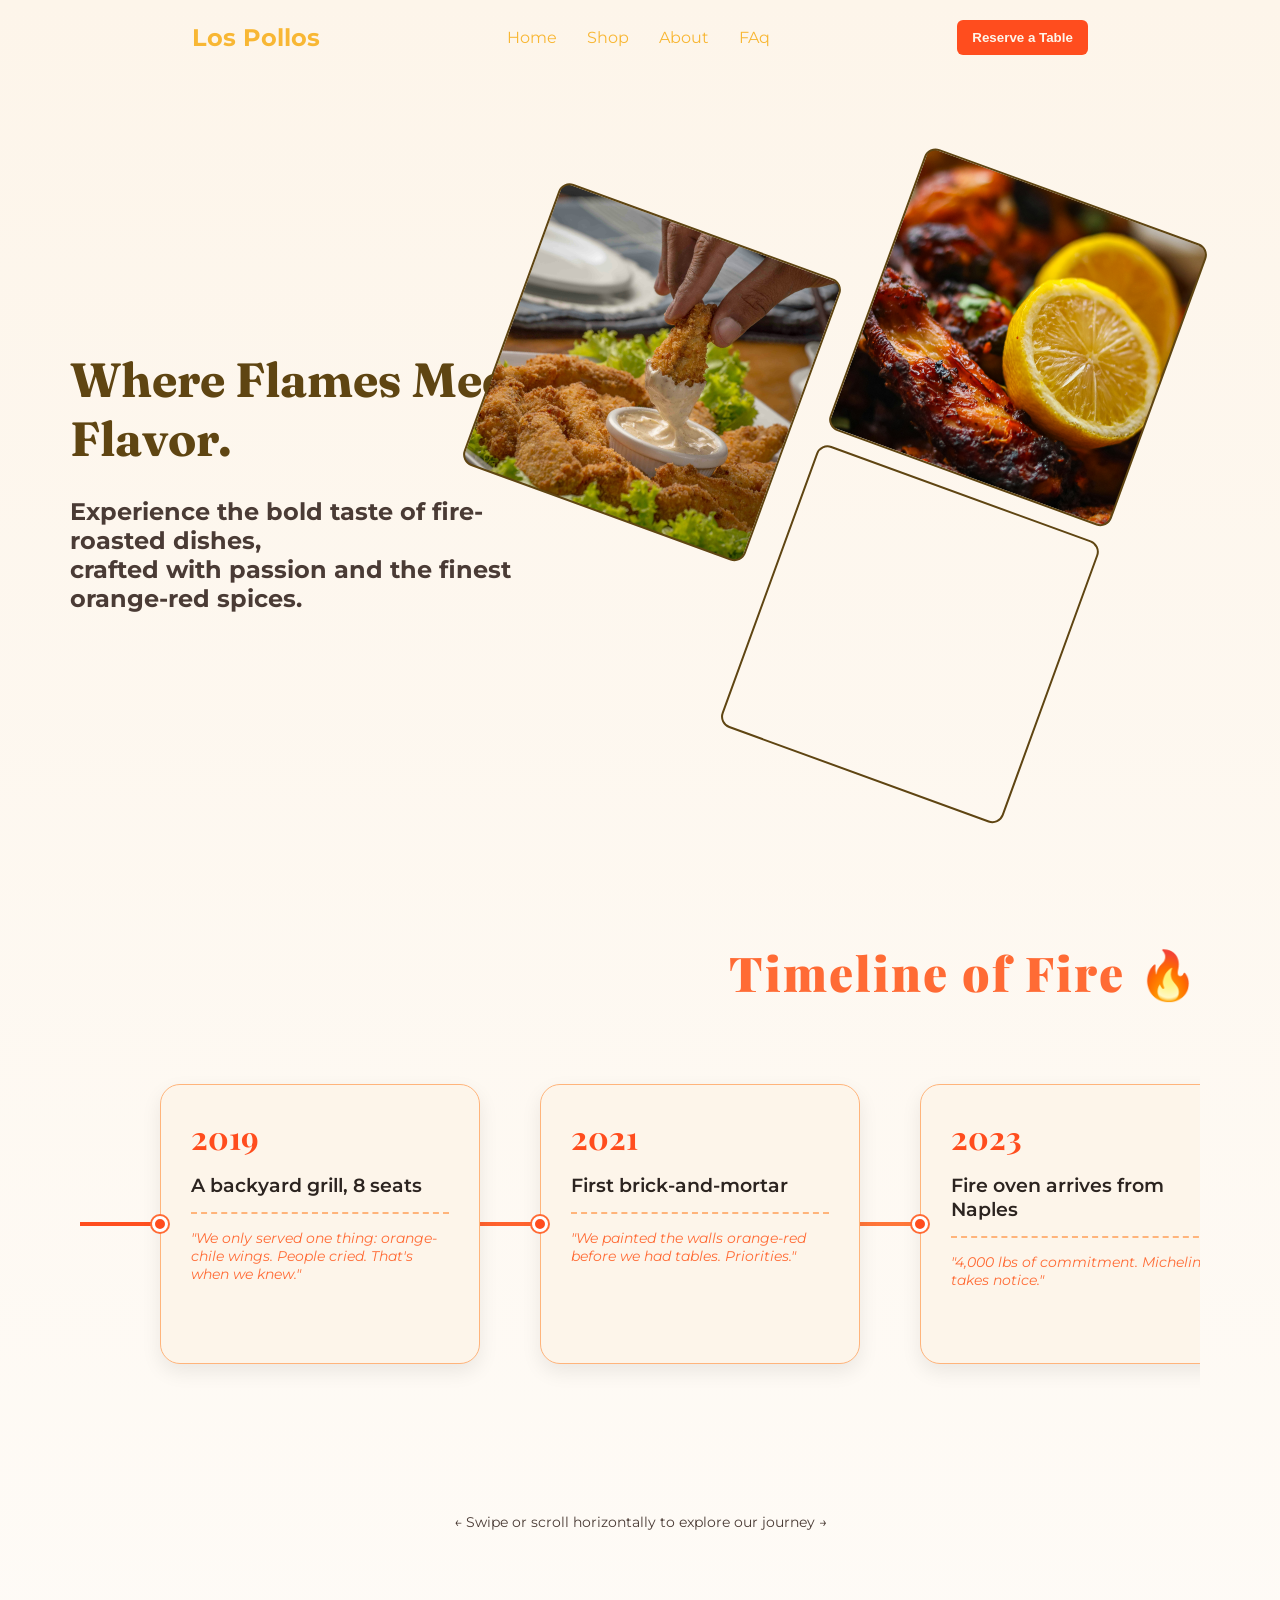
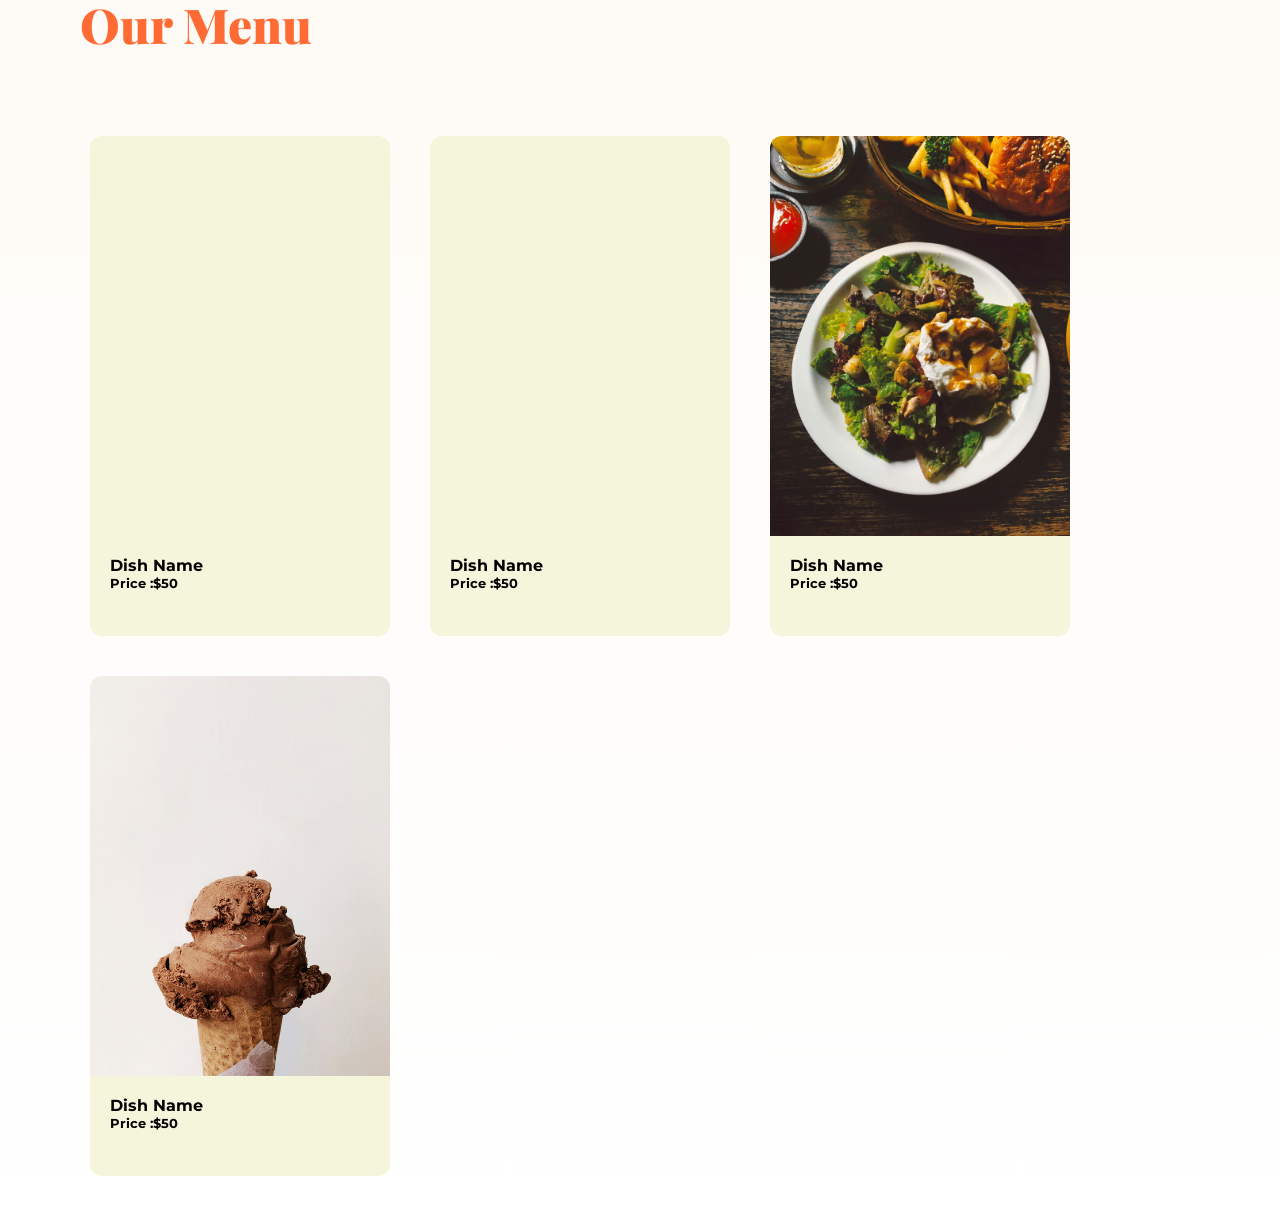
==== index.html @ fadbeb9d "added sections(Timeline , menu)" ====
<!doctype html>
<html lang="en">

<head>
  <meta charset="UTF-8" />
  <meta name="viewport" content="width=device-width, initial-scale=1.0" />
  <title>Los Pollos Hermanos</title>
  <link rel="stylesheet" href="style.css" />
  <link rel="preconnect" href="https://fonts.googleapis.com" />
  <link rel="preconnect" href="https://fonts.gstatic.com" crossorigin />
  <link
    href="https://fonts.googleapis.com/css2?family=Fraunces:ital,opsz,wght@0,9..144,100..900;1,9..144,100..900&family=Montserrat:ital,wght@0,100..900;1,100..900&family=Playfair+Display:ital,wght@0,400..900;1,400..900&display=swap"
    rel="stylesheet" />
</head>

<body>
  <div class="main">
    <nav>
      <h2>Los Pollos</h2>
      <ul>
        <li><a href="#">Home</a></li>
        <li><a href="#">Shop</a></li>
        <li><a href="#about">About</a></li>
        <li><a href="#">FAq</a></li>
      </ul>
      <button>Reserve a Table</button>
    </nav>
    <div class="heading">
      <header>
        <div class="text">
          <h1>Where Flames Meet Flavor.</h1>
          <br />
          <h4>
            Experience the bold taste of fire-roasted dishes,<br />
            crafted with passion and the finest orange-red spices.
          </h4>
        </div>
        <div class="images">
          <div class="advert img1"></div>

          <div>
            <div class="advert img2"></div>
            <div class="advert img3"></div>
          </div>
        </div>
      </header>
    </div>
    <div class="about">
      <h1 class="heading">Timeline of Fire 🔥</h1>

      <div class="content">
        <div class="mini-content">
          <aside>
            <!-- Horizontal line -->
            <div class="timeline-line"></div>

            <!-- Dots on the line -->
            <div class="dot first"></div>
            <div class="dot second"></div>
            <div class="dot third"></div>
            <div class="dot fourth"></div>
            <div class="dot fifth"></div>

            <!-- Cards container -->
            <div class="cards-container">
              <div class="card">
                <div class="card-year">2019</div>
                <div class="card-title">A backyard grill, 8 seats</div>
                <div class="card-quote">"We only served one thing: orange-chile wings. People cried. That's when we
                  knew."</div>
              </div>

              <div class="card">
                <div class="card-year">2021</div>
                <div class="card-title">First brick-and-mortar</div>
                <div class="card-quote">"We painted the walls orange-red before we had tables. Priorities."</div>
              </div>

              <div class="card">
                <div class="card-year">2023</div>
                <div class="card-title">Fire oven arrives from Naples</div>
                <div class="card-quote">"4,000 lbs of commitment. Michelin takes notice."</div>
              </div>

              <div class="card">
                <div class="card-year">Today</div>
                <div class="card-title">Your table is waiting</div>
                <div class="card-quote">"This isn't a restaurant. It's a fireplace with chairs."</div>
              </div>

              <div class="card">
                <div class="card-year">The Future</div>
                <div class="card-title">Something's cooking...</div>
                <div class="card-quote">"Second location. Same fire. More oranges."</div>
              </div>
            </div>
          </aside>
        </div>
      </div>

      <div class="scroll-hint">
        ← Swipe or scroll horizontally to explore our journey →
      </div>
    </div>
    <h1 class="heading menu-title">Our Menu</h1>
    <div class="menu-container">
      <div class="menu">
        <div class="dish">
          <div class="dish-info">
            <div class="image pizza"></div>
            <div class="info">
              <h4>Dish Name</h4>
              <h5>Price :$50</h5>
            </div>
          </div>
          <div class="ingredients">
            <div class="ingredient-card">
              <h4>Ingredients</h4>
              <ul>
                <li>Eggs</li>
                <li>Wheat</li>
                <li>Pinch of salt</li>
                <li>Blueberries</li>
                <li>Cheese</li>
              </ul>
            </div>
          </div>
        </div>
        <div class="dish">
          <div class="dish-info">
            <div class="image ice"></div>
            <div class="info">
              <h4>Dish Name</h4>
              <h5>Price :$50</h5>
            </div>
          </div>
          <div class="ingredients">
            <div class="ingredient-card">
              <h4>Ingredients</h4>
              <ul>
                <li>Eggs</li>
                <li>Wheat</li>
                <li>Pinch of salt</li>
                <li>Blueberries</li>
                <li>Cheese</li>
              </ul>
            </div>
          </div>
        </div>
        <div class="dish">
          <div class="dish-info">
            <div class="image burger"></div>
            <div class="info">
              <h4>Dish Name</h4>
              <h5>Price :$50</h5>
            </div>
          </div>
          <div class="ingredients">
            <div class="ingredient-card">
              <h4>Ingredients</h4>
              <ul>
                <li>Eggs</li>
                <li>Wheat</li>
                <li>Pinch of salt</li>
                <li>Blueberries</li>
                <li>Cheese</li>
              </ul>
            </div>
          </div>
        </div>
        <div class="dish">
          <div class="dish-info">
            <div class="image fire"></div>
            <div class="info">
              <h4>Dish Name</h4>
              <h5>Price :$50</h5>
            </div>
          </div>
          <div class="ingredients">
            <div class="ingredient-card">
              <h4>Ingredients</h4>
              <ul>
                <li>Eggs</li>
                <li>Wheat</li>
                <li>Pinch of salt</li>
                <li>Blueberries</li>
                <li>Cheese</li>
              </ul>
            </div>
          </div>
        </div>
      </div>

    </div>
  </div>
  </div>
  <script src="script.js"></script>
</body>

</html>
---- style.css ----
:root {
  /* Primary Colors - Orange & Orange-Red */
  --color-orange-deep: #ff4d1e; /* Bold orange-red for accents */
  --color-orange-vibrant: #ff6b35; /* Main brand orange */
  --color-orange-warm: #ff8c42; /* Warm orange for highlights */
  --color-orange-soft: #ffb47b; /* Soft orange for backgrounds */
  --color-orange-light: #ffe0cc; /* Lightest orange for subtle areas */

  /* Supporting Colors */
  --color-dark: #2c2420; /* Warm dark for text */
  --color-dark-soft: #4a3b35; /* Softer dark for secondary text */
  --color-light: #fff9f5; /* Warm light background */
  --color-white: #ffffff; /* Pure white */
  --color-beige: #fdf5ea; /* Beige for card backgrounds */

  /* Functional Colors */
  --color-success: #2e7d32;
  --color-error: #c62828;
  --color-warning: #f57f17;

  /* Typography */
  --font-primary:
    "Montserrat", -apple-system, BlinkMacSystemFont, "Segoe UI", sans-serif;
  --font-heading: "Playfair Display", Georgia, serif;

  /* Spacing */
  --spacing-xs: 0.5rem;
  --spacing-sm: 1rem;
  --spacing-md: 1.5rem;
  --spacing-lg: 2rem;
  --spacing-xl: 3rem;
  --spacing-2xl: 5rem;

  /* Shadows */
  --shadow-sm: 0 2px 8px rgba(0, 0, 0, 0.05);
  --shadow-md: 0 4px 16px rgba(0, 0, 0, 0.08);
  --shadow-lg: 0 8px 32px rgba(0, 0, 0, 0.12);

  /* Border Radius */
  --radius-sm: 6px;
  --radius-md: 12px;
  --radius-lg: 20px;
  --radius-full: 9999px;
}

* {
  padding: 0;
  margin: 0;
  box-sizing: border-box;
  outline: none;
}
html {
  scroll-behavior: smooth;
}
body {
  font-family: "Montserrat", sans-serif;
  font-style: normal;
  background: linear-gradient(180deg, var(--color-beige), white);
  background-repeat: no-repeat;
  position: sticky;
}
button {
  background: none;
}
a {
  text-decoration: none;
}
nav,
ul {
  display: flex;
  align-items: center;
  justify-content: space-evenly;
}
li {
  list-style: none;
}
nav {
  padding: 20px;
  /* width: 100%; */
  position: relative;
  z-index: 5;
}
nav li {
  padding-inline: 15px;
}
nav,
li,
a {
  color: rgb(248, 183, 52);
}

nav button {
  background-color: var(--color-orange-deep);
  background-attachment: fixed;
  color: var(--color-beige);
  padding: 10px 15px;
  border-radius: var(--radius-sm);
  font-weight: 700;
  border: none;
}
header {
  /* height: auto; */
  display: flex;
  justify-content: space-between;
  align-items: end;
  padding: 0px 70px 85px 70px;
  /* background-color: rgba(255, 255, 255, 0.204); */
}
.heading {
  width: 100%;
  padding-top: -25px;
  /* background-image: url("assets/jack-pierce-_RfuVB5U7gA-unsplash.jpg"); */
  background-position: center;
  background-size: 100%;
  background-size: cover;
  background-repeat: no-repeat;
}
.advert {
  display: flex;
  border-radius: var(--radius-md);
  background-position: center;
  background-size: 100%;
  background-size: cover;
  background-repeat: no-repeat;
  background-attachment: scroll;
  transition: 0.3s;
  margin: var(--spacing-sm) var(--spacing-sm);
}
.images {
  display: flex;
  justify-content: center;
  align-items: center;
  transform: rotate(20deg);
  position: relative;
  right: 70px;
  top: 0px;
}
.img1 {
  height: 300px;
  border: 2px solid rgb(95, 69, 18);
  width: 300px;
  background-image: url("assets/leo-roza-CLMpC9UhyTo-unsplash.jpg");
}
.img2 {
  border: 2px solid rgb(95, 69, 18);
  width: 300px;
  height: 300px;
  background-image: url("assets/jack-pierce-_RfuVB5U7gA-unsplash.jpg");
}
.img3 {
  width: 300px;
  border: 2px solid rgb(95, 69, 18);
  height: 300px;
  background-image: url("assets/chad-montano-MqT0asuoIcU-unsplash.jpg");
}
.advert h4 {
  font-size: 4rem;
  font-weight: 900;
}
.advert div {
  text-align: center;
}

.advert:hover {
  transform: scale(1.04);
  transition: 0.3s;
  box-shadow: 0px 0px 40px rgb(95, 69, 18);
}

.text {
  /* margin-bottom: 100px; */
  position: relative;
  bottom: 140px;
  font-family: "Fraunces", sans-serif;
  color: rgb(95, 69, 18);
  font-size: x-large;
  font-weight: 800;
  /* background: linear-gradient(
    135deg,
    var(--color-orange-soft),
    var(--color-warning),
    var(--color-orange-vibrant)
  );
  -webkit-background-clip: text;
  background-clip: text;
  color: transparent; */
}
.text h4 {
  font-family: var(--font-primary);
  color: var(--color-dark-soft);
}
h1 span {
  font-size: 50px;
  color: var(--color-orange-vibrant);
}

.menu {
  padding: 20px 70px;
}

.about {
  padding: var(--spacing-lg) var(--spacing-2xl);
  position: relative;
}

.about h1 {
  text-align: end;
  letter-spacing: 2px;

}
.heading{
    font-family: var(--font-heading);
  color: var(--color-orange-vibrant);
  font-size: 3rem;
  margin-top: 30px;
  margin-bottom: 40px;
  font-weight: 900;
}

/* Horizontal Scroll Container */
.content {
  width: 100%;
  height: 450px;
  overflow-x: auto;
  overflow-y: hidden;
  position: relative;
  cursor: grab;
  scroll-behavior: smooth;
  border-radius: var(--radius-lg);
}

.content:active {
  cursor: grabbing;
}

/* Hide scrollbar but keep functionality (optional - cleaner look) */
.content::-webkit-scrollbar {
  height: 8px;
}

.content::-webkit-scrollbar-track {
  background: var(--color-orange-light);
  border-radius: 10px;
}

.content::-webkit-scrollbar-thumb {
  background: var(--color-orange-deep);
  border-radius: 10px;
}

.content::-webkit-scrollbar-thumb:hover {
  background: var(--color-orange-vibrant);
}

/* Inline flex container for horizontal layout */
.mini-content aside {
  display: inline-flex;
  position: relative;
  padding: 40px 20px;
  min-width: 100%;
}

/* The connecting line (horizontal) */
.timeline-line {
  position: absolute;
  top: 50%;
  left: 0;
  right: 0;
  height: 4px;
  background: linear-gradient(
    90deg,
    var(--color-orange-deep) 0%,
    var(--color-orange-vibrant) 30%,
    var(--color-orange-warm) 60%,
    var(--color-orange-soft) 100%
  );
  transform: translateY(-50%);
  z-index: 1;
}

/* Cards container to position relative to line */
.cards-container {
  display: flex;
  position: relative;
  z-index: 2;
  gap: 60px;
  padding: 0 60px;
}

/* Individual card styling */
.card {
  background-color: var(--color-beige);
  padding: 30px;
  width: 320px;
  min-width: 320px;
  height: auto;
  min-height: 280px;
  border-radius: var(--radius-lg);
  box-shadow: 0 8px 20px rgba(0, 0, 0, 0.08);
  transition: all 0.3s ease;
  position: relative;
  cursor: pointer;
  border: 1px solid var(--color-orange-soft);
}

.card:hover {
  transform: translateY(-10px);
  box-shadow: 0 15px 35px rgba(255, 77, 30, 0.15);
  border-color: var(--color-orange-vibrant);
}

/* Year styling inside card */
.card-year {
  font-family: var(--font-heading);
  font-size: 2rem;
  font-weight: 700;
  color: var(--color-orange-deep);
  margin-bottom: 15px;
}

.card-title {
  font-size: 1.2rem;
  font-weight: 600;
  color: var(--color-dark);
  margin-bottom: 15px;
}

.card-quote {
  font-style: italic;
  color: var(--color-orange-vibrant);
  margin-top: 15px;
  padding-top: 15px;
  border-top: 2px dashed var(--color-orange-soft);
  font-size: 0.9rem;
}

/* Dots on the timeline line */
.dot {
  width: 16px;
  height: 16px;
  background-color: var(--color-orange-deep);
  border-radius: 50%;
  position: absolute;
  top: 50%;
  transform: translate(-50%, -50%);
  z-index: 3;
  border: 3px solid var(--color-white);
  box-shadow: 0 0 0 2px var(--color-orange-vibrant);
  transition: all 0.3s ease;
}

.dot:hover {
  transform: translate(-50%, -50%) scale(1.3);
  background-color: var(--color-orange-warm);
}

/* Dot positions - adjust these based on card positions */
.dot.first {
  left: 80px;
}
.dot.second {
  left: 460px;
}
.dot.third {
  left: 840px;
}
.dot.fourth {
  left: 1220px;
}
.dot.fifth {
  left: 1600px;
}

/* Scroll hint */
.scroll-hint {
  text-align: center;
  margin-top: 20px;
  color: var(--color-dark-soft);
  font-size: 0.85rem;
  animation: bounce 1.5s infinite;
}
/* Prevent text selection while dragging */
.content {
  width: 100%;
  height: 450px;
  overflow-x: auto;
  overflow-y: hidden;
  position: relative;
  cursor: grab;
  scroll-behavior: smooth;
  border-radius: var(--radius-lg);
  user-select: none; /* Prevents text selection */
  -webkit-user-select: none; /* Safari */
  -moz-user-select: none; /* Firefox */
  -ms-user-select: none; /* IE/Edge */
}

/* When actively dragging */
.content:active {
  cursor: grabbing;
}

/* Prevent selection on cards and text inside while dragging */
.content.dragging .card,
.content.dragging .card *,
.content.dragging .dot,
.content.dragging .timeline-line {
  user-select: none;
  pointer-events: none; /* Optional: prevents hover effects while dragging */
}
@keyframes bounce {
  0%,
  100% {
    transform: translateX(0);
  }
  50% {
    transform: translateX(10px);
  }
}

/* Responsive */
@media screen and (max-width: 768px) {
  .about {
    padding: var(--spacing-lg);
  }

  .about h1 {
    font-size: 2rem;
    text-align: center;
  }

  .card {
    width: 280px;
    min-width: 280px;
    padding: 20px;
  }

  .dot.first {
    left: 50px;
  }
  .dot.second {
    left: 390px;
  }
  .dot.third {
    left: 730px;
  }
  .dot.fourth {
    left: 1070px;
  }
  .dot.fifth {
    left: 1410px;
  }
}


.dish{
  width: 300px;
  height: 500px;
  /* background-color: beige; */
  border-radius: var(--radius-md);
  margin: 20px;
  padding: 0;
  transition: .4s ease-in-out;
  position: relative;
}


.dish:hover .ingredient-card{
  transform: rotatey(0deg);
  opacity: 1;
  border: 2px dashed var(--color-dark-soft);
}
.dish:hover .dish-info{
  transform: rotateY(180deg);
  opacity: 0;
}
.image{
  background-position: center;
  background-size: cover;
  border-radius: var(--radius-md) var(--radius-md) 0 0;
  width: 100%;
  height: 80%;
}


.pizza{
  background-image: url('assets/chad-montano-MqT0asuoIcU-unsplash.jpg');
}
.ice{
  background-image: url('assets/dovile-ramoskaite-iT4qcNMhYTQ-unsplash.jpg');
}
.burger{
  background-image: url('assets/szasa-amanda-de0Nbbkp_V0-unsplash.jpg');
}
.fire{
  background-image: url('assets/irene-kredenets-tVs-nga-tpo-unsplash.jpg');
}
.info{
  padding: 20px;
}
.menu{
  display: flex;
  flex-wrap: wrap;
}
.menu-title{
  margin-left: var(--spacing-2xl);
}

.ingredient-card , .dish-info{
  position: absolute;
  top: 0;
  left: 0;
  width: 300px;
  height: 500px;
  background-color: beige;
  border-radius: var(--radius-md);
  transition: .4s ease-in-out;
}
.ingredient-card{
  padding: 30px;
  opacity: 0;
  transform: rotateY(160deg);
}
.dish-info{
  opacity: 1;
}

.ingredient-card ul {
  display: block;
}
.ingredient-card li{
  margin-block: 30px;
}
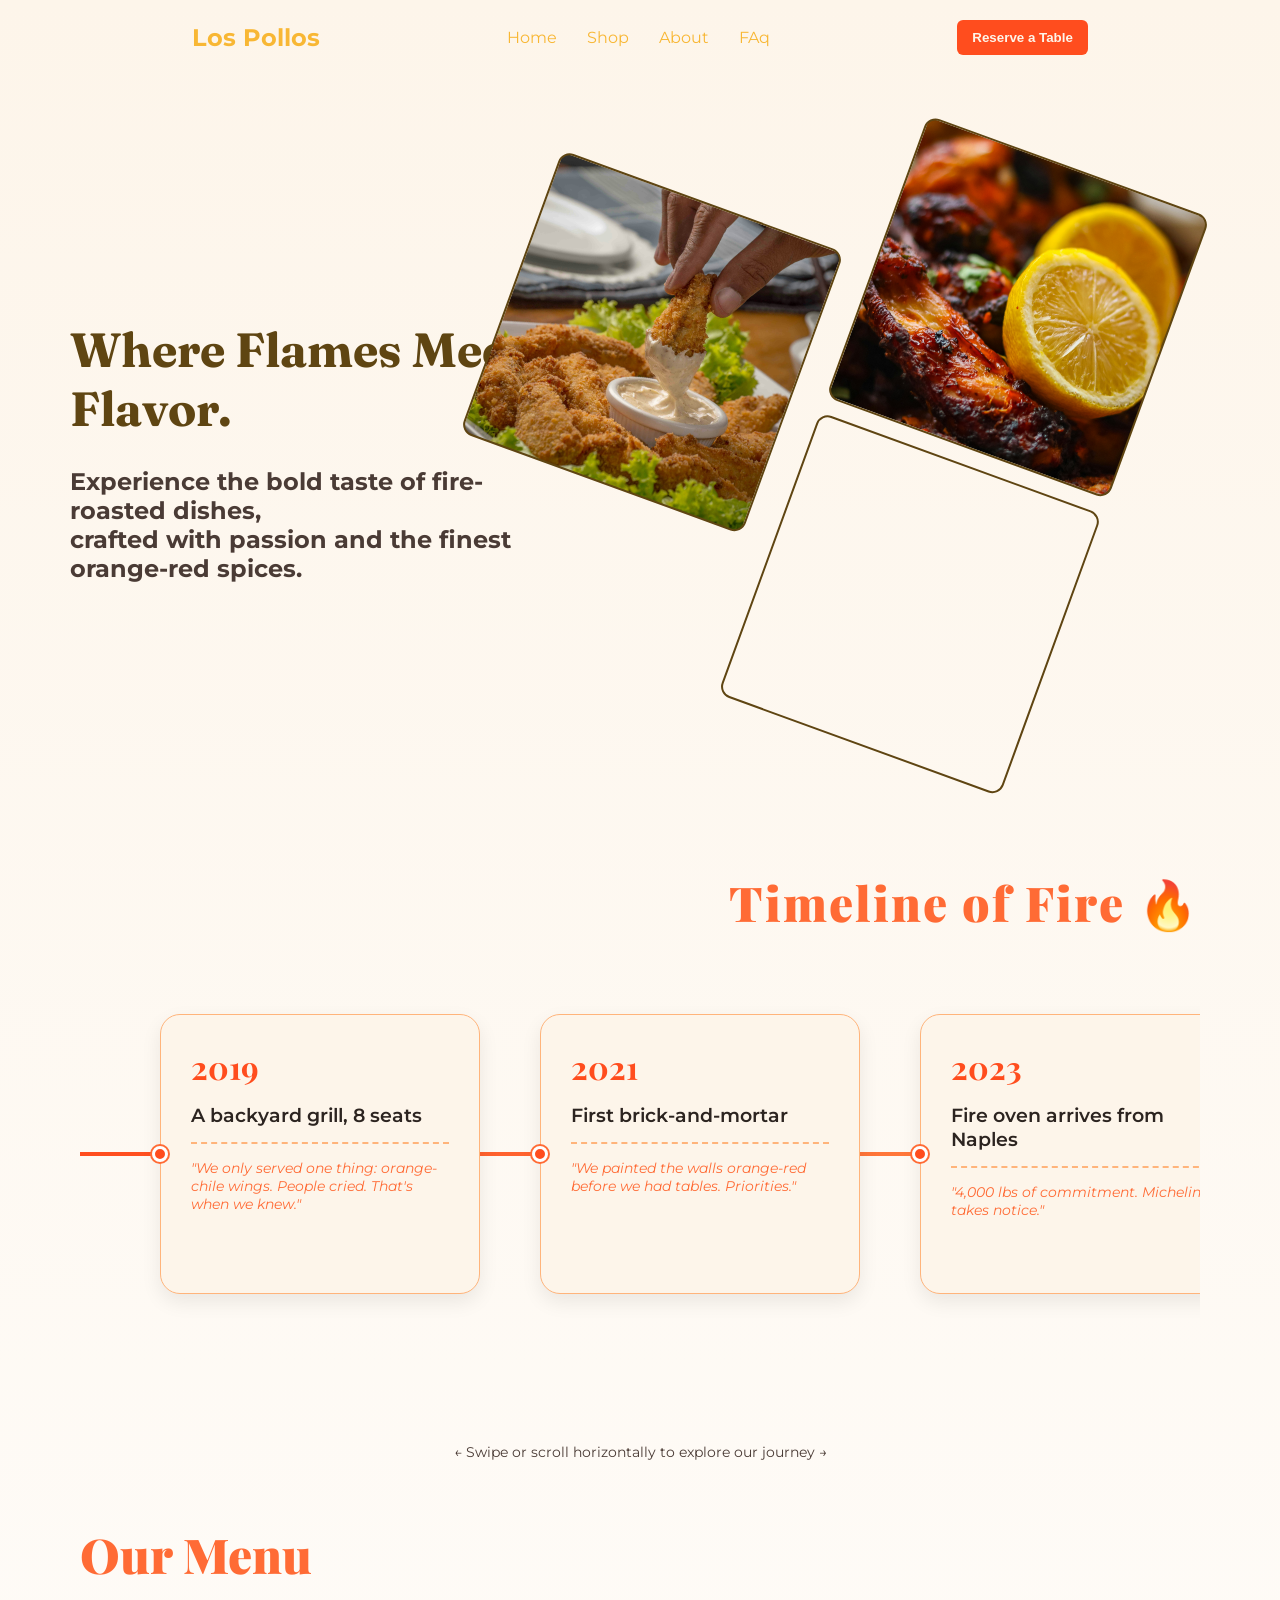
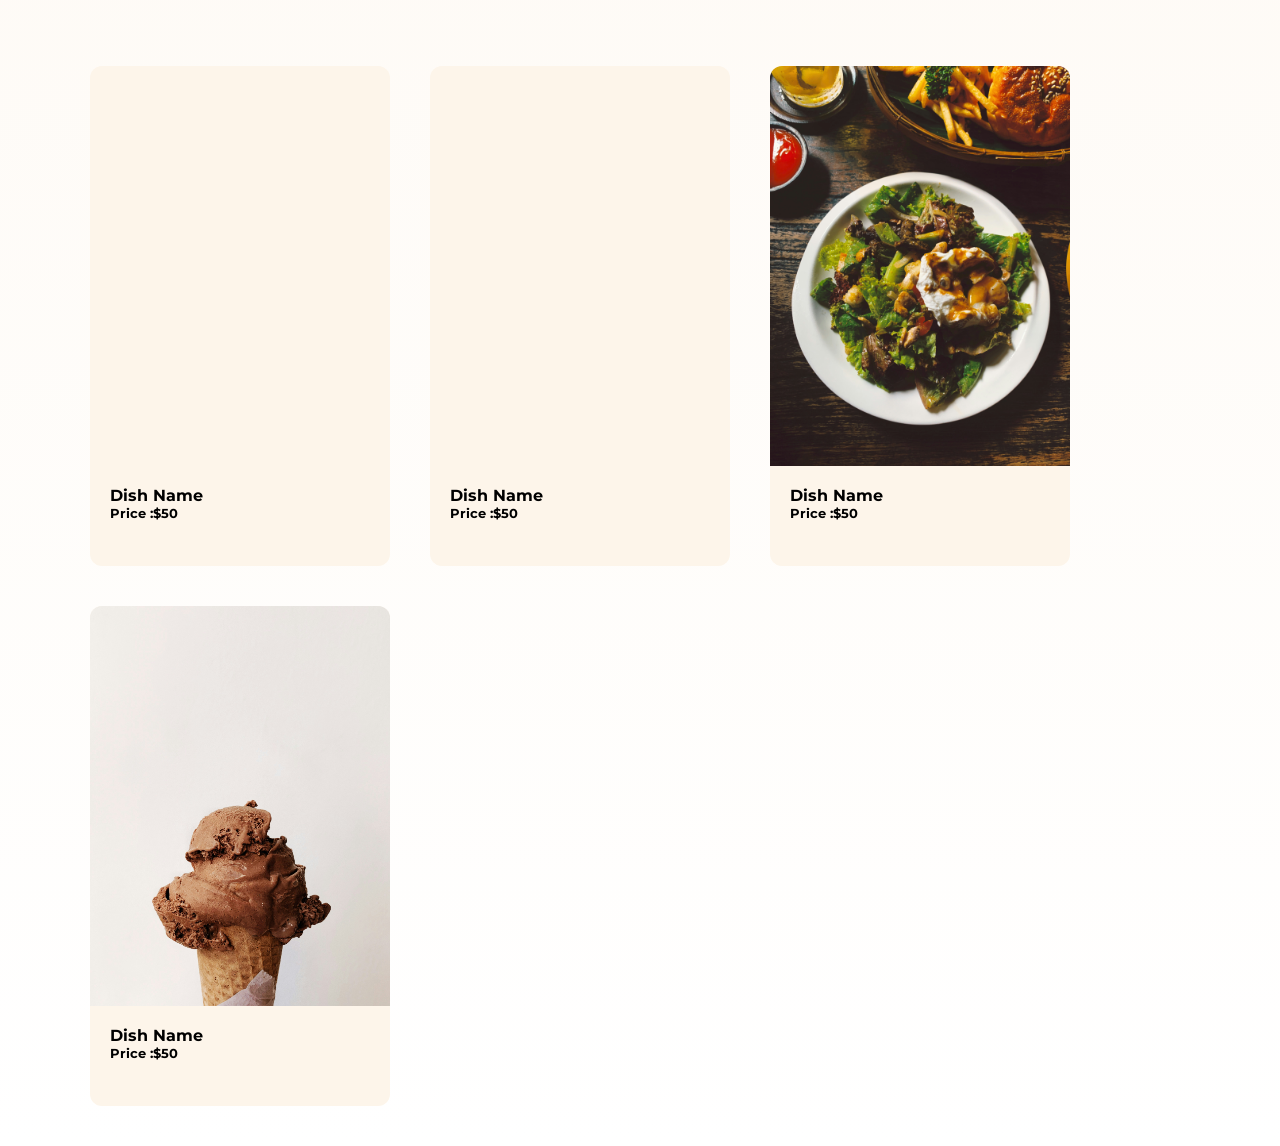
==== commit de38ced1: "changed colors" ====
--- a/index.html
+++ b/index.html
@@ -46,7 +46,7 @@
       </header>
     </div>
     <div class="about">
-      <h1 class="heading">Timeline of Fire 🔥</h1>
+      <h1 class="heading-title">Timeline of Fire 🔥</h1>
 
       <div class="content">
         <div class="mini-content">
@@ -102,7 +102,7 @@
         ← Swipe or scroll horizontally to explore our journey →
       </div>
     </div>
-    <h1 class="heading menu-title">Our Menu</h1>
+    <h1 class="heading-title menu-title">Our Menu</h1>
     <div class="menu-container">
       <div class="menu">
         <div class="dish">
--- a/style.css
+++ b/style.css
@@ -208,7 +208,7 @@
   letter-spacing: 2px;
 
 }
-.heading{
+.heading-title{
     font-family: var(--font-heading);
   color: var(--color-orange-vibrant);
   font-size: 3rem;
@@ -468,7 +468,7 @@
 .dish:hover .ingredient-card{
   transform: rotatey(0deg);
   opacity: 1;
-  border: 2px dashed var(--color-dark-soft);
+  border: 2px dashed var(--color-orange-warm);
 }
 .dish:hover .dish-info{
   transform: rotateY(180deg);
@@ -512,7 +512,7 @@
   left: 0;
   width: 300px;
   height: 500px;
-  background-color: beige;
+  background-color: var(--color-beige);
   border-radius: var(--radius-md);
   transition: .4s ease-in-out;
 }
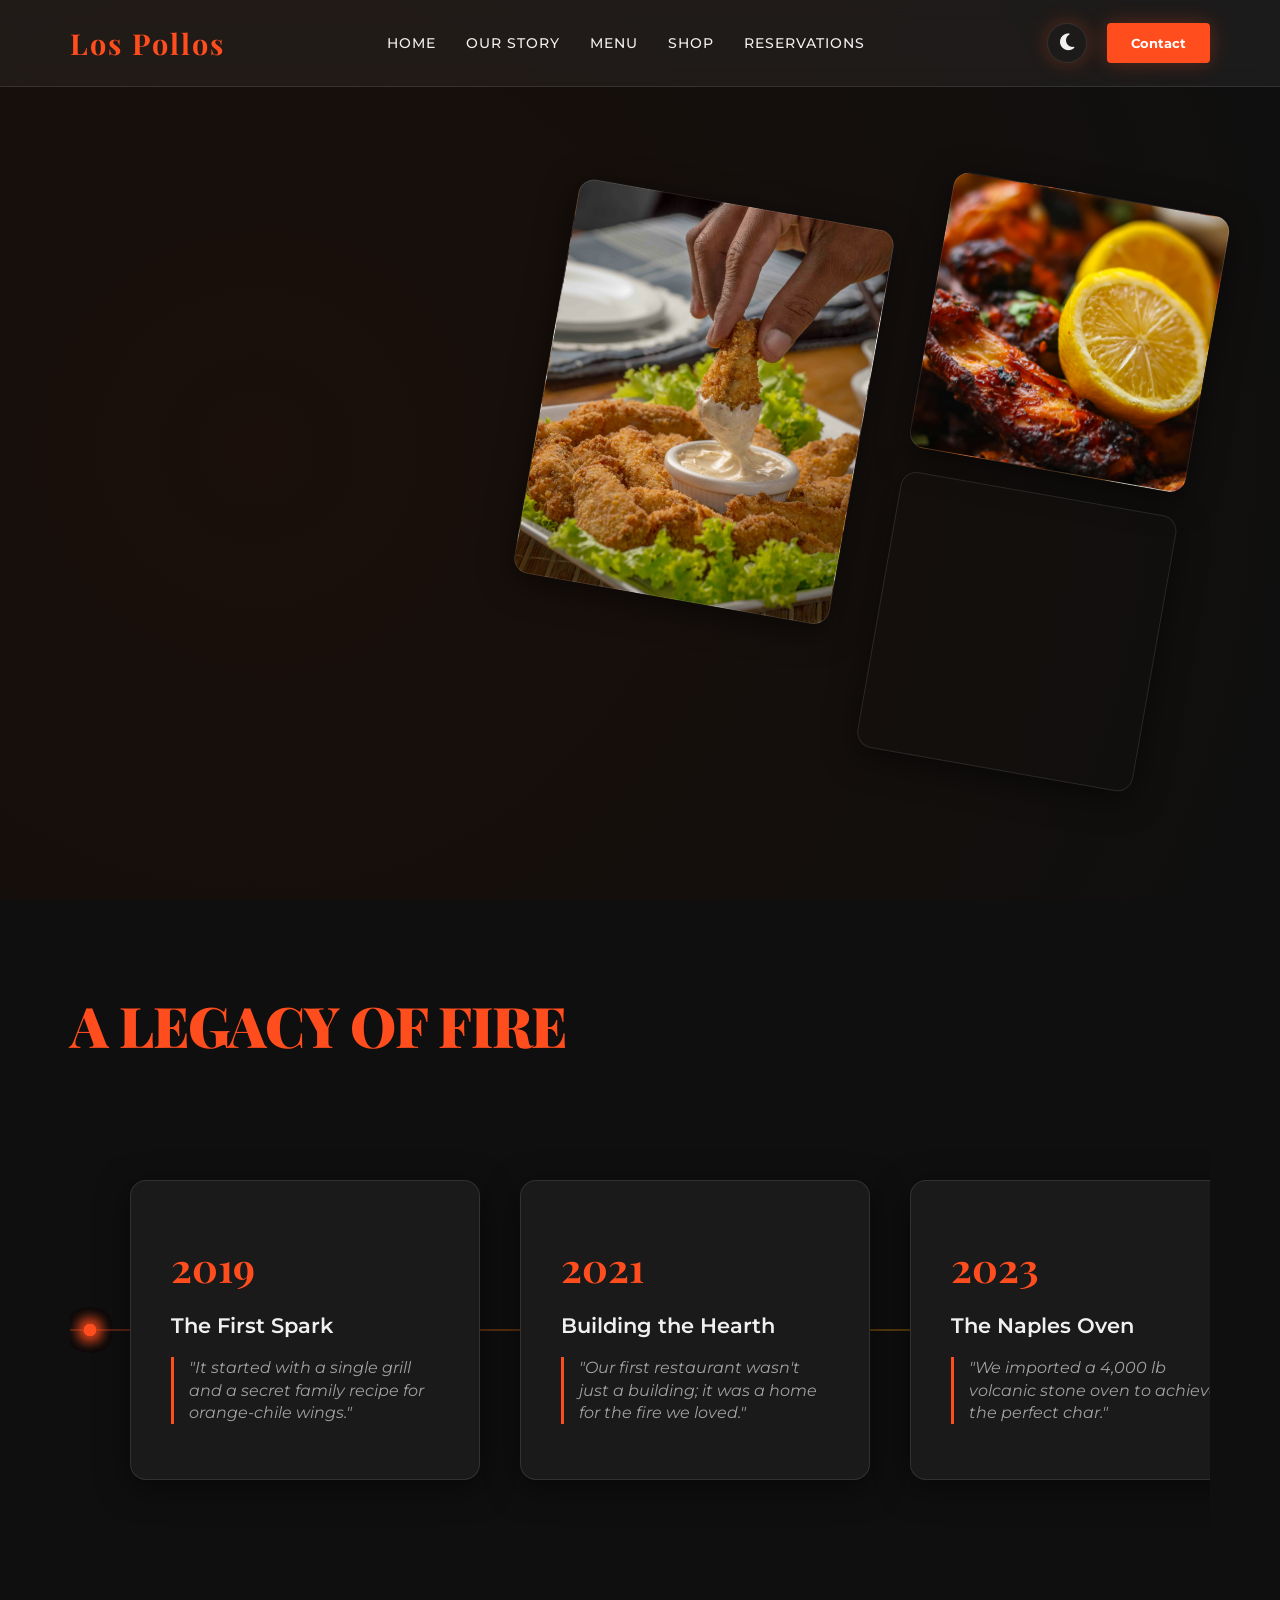
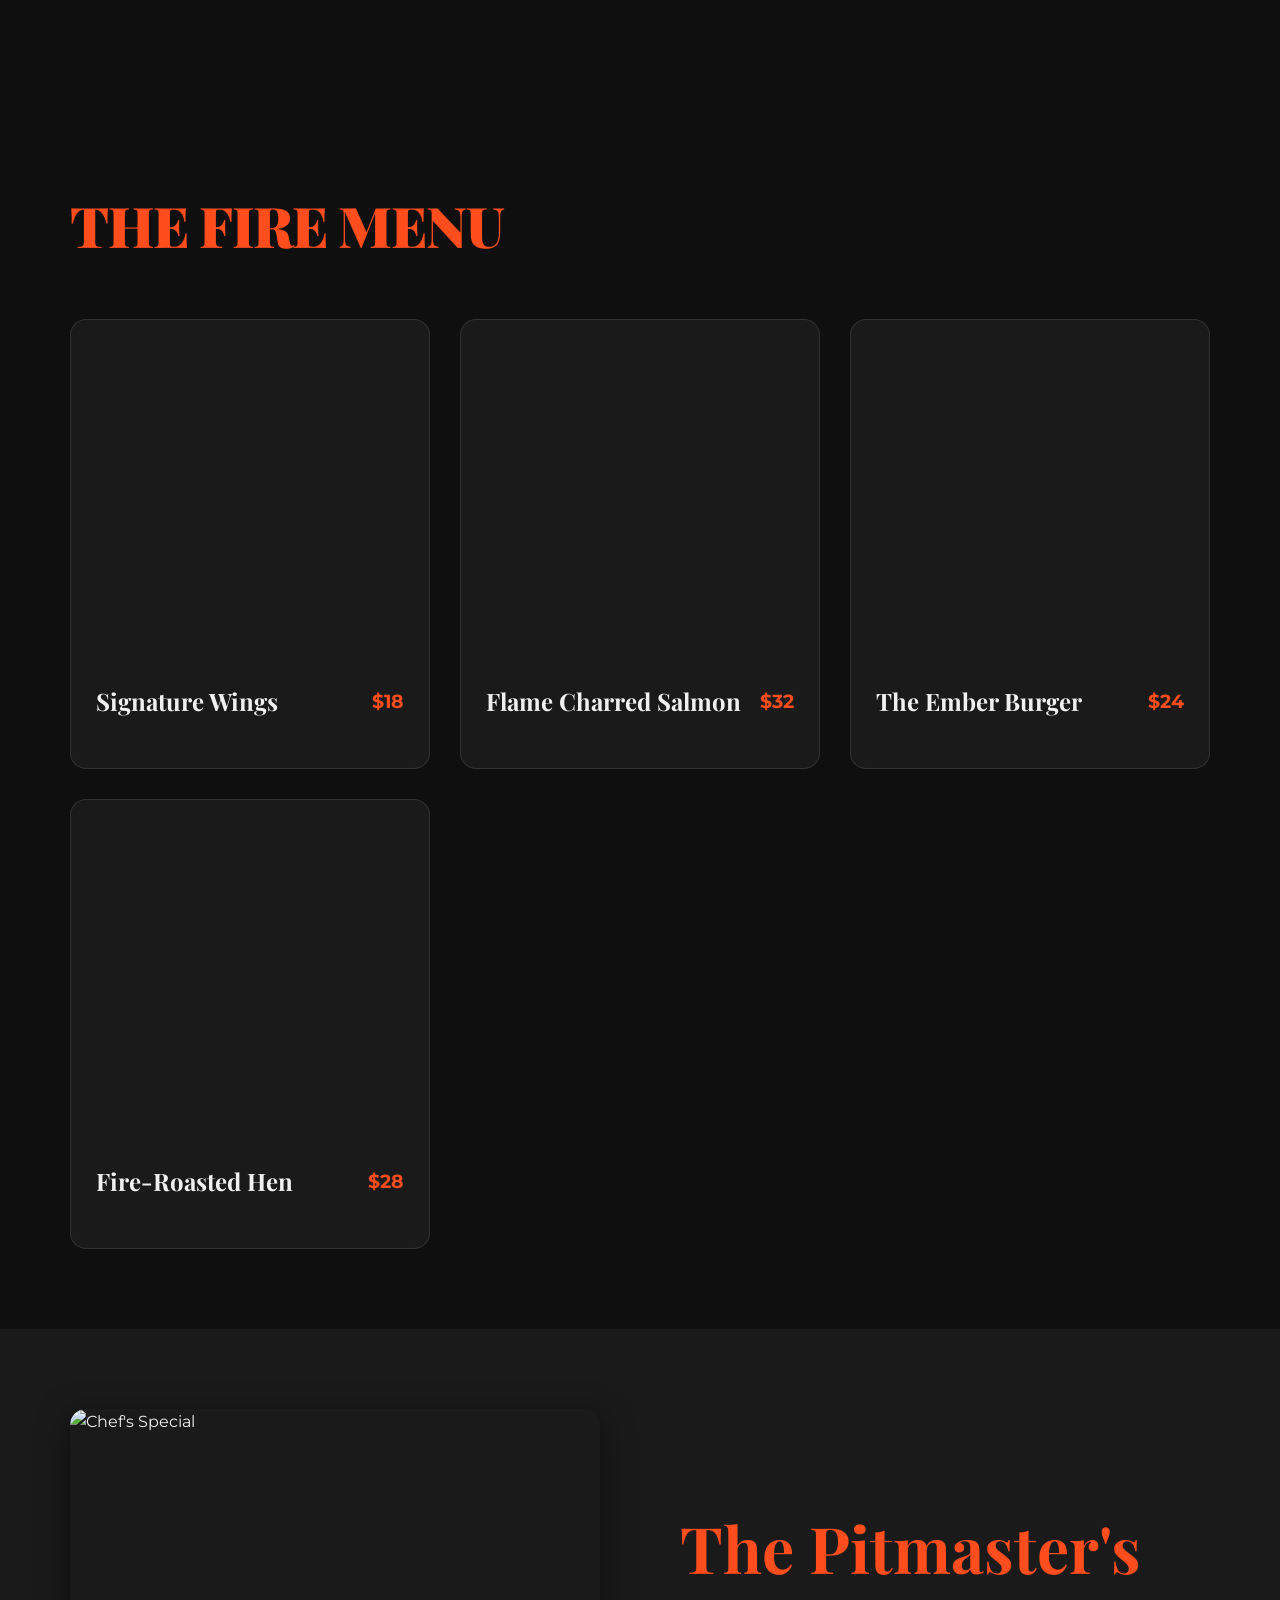
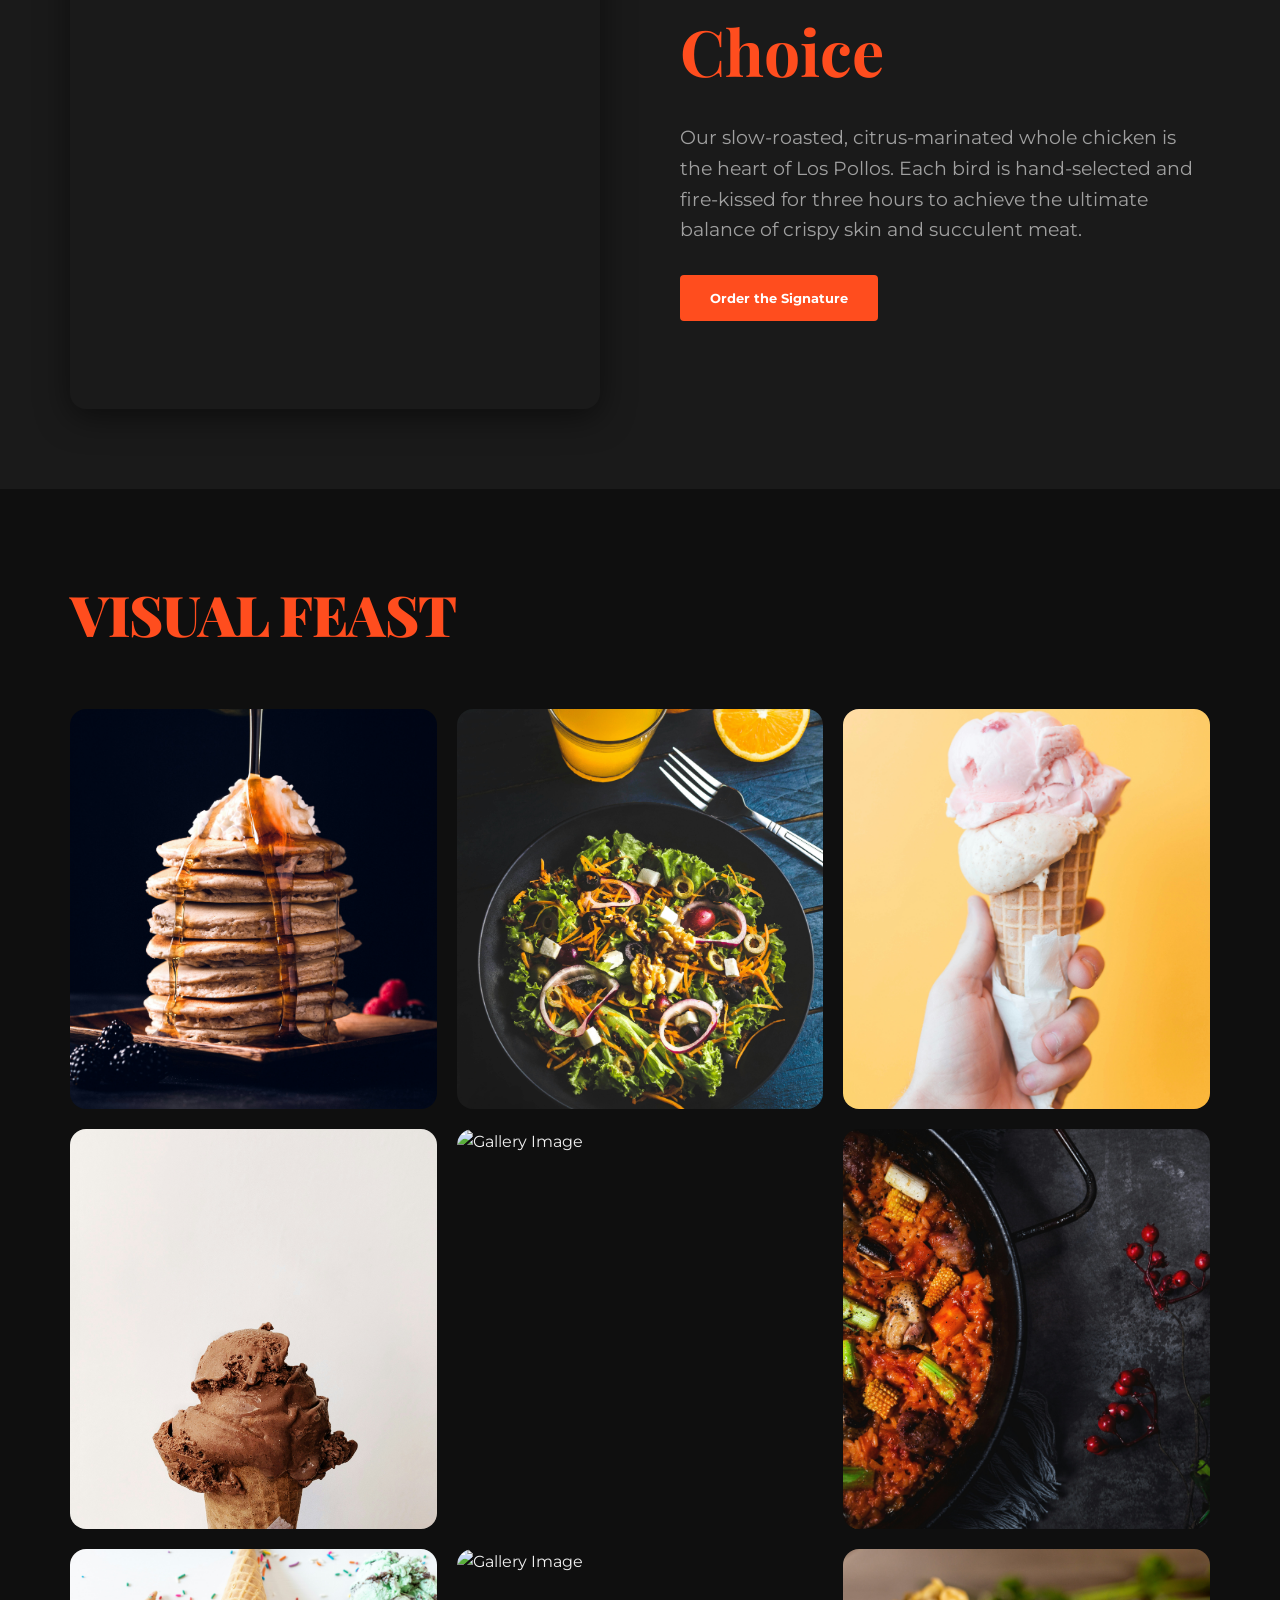
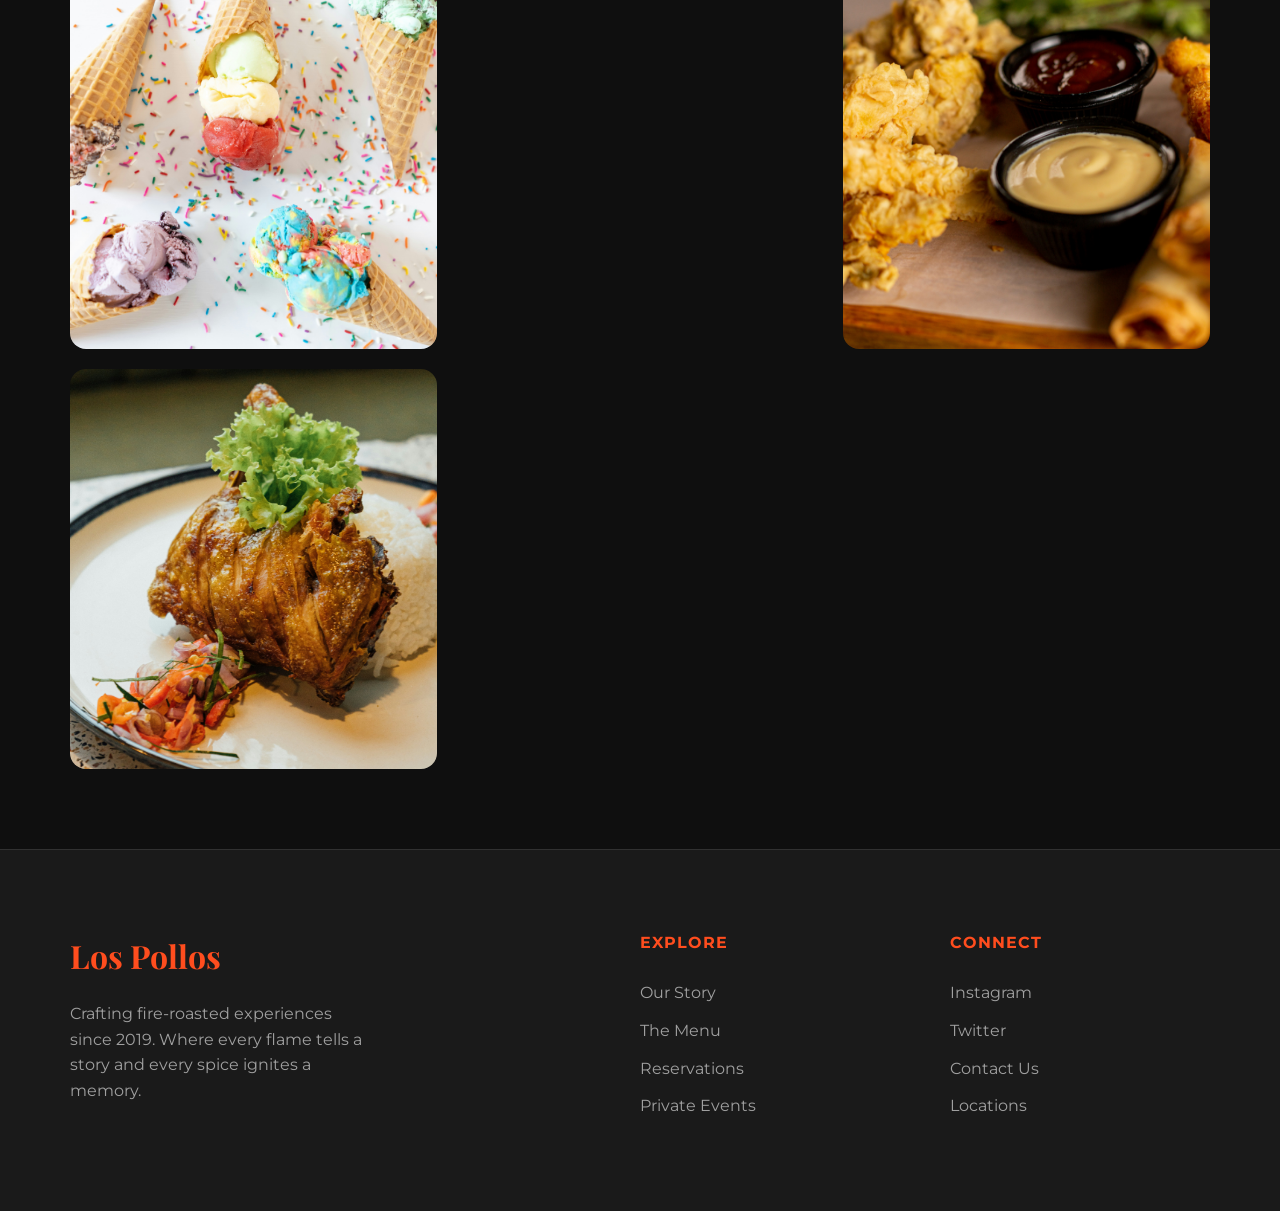
==== commit 47521ec0: "Complete redesign and expansion: multi-page structure, dual-theme system, and cinematic GSAP animati" ====
--- a/index.html
+++ b/index.html
@@ -1,38 +1,44 @@
-<!doctype html>
+<!DOCTYPE html>
 <html lang="en">
 
 <head>
   <meta charset="UTF-8" />
   <meta name="viewport" content="width=device-width, initial-scale=1.0" />
-  <title>Los Pollos Hermanos</title>
+  <title>Los Pollos Hermanos | The Art of Fire</title>
   <link rel="stylesheet" href="style.css" />
   <link rel="preconnect" href="https://fonts.googleapis.com" />
   <link rel="preconnect" href="https://fonts.gstatic.com" crossorigin />
   <link
     href="https://fonts.googleapis.com/css2?family=Fraunces:ital,opsz,wght@0,9..144,100..900;1,9..144,100..900&family=Montserrat:ital,wght@0,100..900;1,100..900&family=Playfair+Display:ital,wght@0,400..900;1,400..900&display=swap"
     rel="stylesheet" />
+  <link rel="stylesheet" href="https://cdnjs.cloudflare.com/ajax/libs/font-awesome/6.5.1/css/all.min.css" />
 </head>
 
 <body>
   <div class="main">
     <nav>
       <h2>Los Pollos</h2>
+
       <ul>
-        <li><a href="#">Home</a></li>
-        <li><a href="#">Shop</a></li>
-        <li><a href="#about">About</a></li>
-        <li><a href="#">FAq</a></li>
+        <li><a href="index.html">Home</a></li>
+        <li><a href="story.html">Our Story</a></li>
+        <li><a href="#menu">Menu</a></li>
+        <li><a href="shop.html">Shop</a></li>
+        <li><a href="contact.html">Reservations</a></li>
       </ul>
-      <button>Reserve a Table</button>
+      <div style="display: flex; align-items: center;">
+        <button class="theme-toggle" id="theme-toggle">
+          <i class="fa-solid fa-moon"></i>
+        </button>
+        <button style="margin-left: 20px;" onclick="window.location.href='contact.html'">Contact</button>
+      </div>
     </nav>
     <div class="heading">
       <header>
         <div class="text">
-          <h1>Where Flames Meet Flavor.</h1>
-          <br />
+          <h1>Ignite Your Senses.</h1>
           <h4>
-            Experience the bold taste of fire-roasted dishes,<br />
-            crafted with passion and the finest orange-red spices.
+            Taste the mastery of fire-roasted perfection, infused with our signature orange-red spices and decades of tradition.
           </h4>
         </div>
         <div class="images">
@@ -45,155 +51,223 @@
         </div>
       </header>
     </div>
-    <div class="about">
-      <h1 class="heading-title">Timeline of Fire 🔥</h1>
+    <section class="about" id="about">
+      <h1 class="heading-title">A Legacy of Fire</h1>
 
       <div class="content">
         <div class="mini-content">
           <aside>
-            <!-- Horizontal line -->
             <div class="timeline-line"></div>
 
-            <!-- Dots on the line -->
             <div class="dot first"></div>
             <div class="dot second"></div>
             <div class="dot third"></div>
             <div class="dot fourth"></div>
             <div class="dot fifth"></div>
 
-            <!-- Cards container -->
             <div class="cards-container">
               <div class="card">
                 <div class="card-year">2019</div>
-                <div class="card-title">A backyard grill, 8 seats</div>
-                <div class="card-quote">"We only served one thing: orange-chile wings. People cried. That's when we
-                  knew."</div>
+                <div class="card-title">The First Spark</div>
+                <div class="card-quote">"It started with a single grill and a secret family recipe for orange-chile wings."</div>
               </div>
 
               <div class="card">
                 <div class="card-year">2021</div>
-                <div class="card-title">First brick-and-mortar</div>
-                <div class="card-quote">"We painted the walls orange-red before we had tables. Priorities."</div>
+                <div class="card-title">Building the Hearth</div>
+                <div class="card-quote">"Our first restaurant wasn't just a building; it was a home for the fire we loved."</div>
               </div>
 
               <div class="card">
                 <div class="card-year">2023</div>
-                <div class="card-title">Fire oven arrives from Naples</div>
-                <div class="card-quote">"4,000 lbs of commitment. Michelin takes notice."</div>
+                <div class="card-title">The Naples Oven</div>
+                <div class="card-quote">"We imported a 4,000 lb volcanic stone oven to achieve the perfect char."</div>
               </div>
 
               <div class="card">
                 <div class="card-year">Today</div>
-                <div class="card-title">Your table is waiting</div>
-                <div class="card-quote">"This isn't a restaurant. It's a fireplace with chairs."</div>
+                <div class="card-title">Culinary Mastery</div>
+                <div class="card-quote">"Every dish we serve is a testament to our obsession with heat and flavor."</div>
               </div>
 
               <div class="card">
                 <div class="card-year">The Future</div>
-                <div class="card-title">Something's cooking...</div>
-                <div class="card-quote">"Second location. Same fire. More oranges."</div>
+                <div class="card-title">Expanding the Flame</div>
+                <div class="card-quote">"Taking our fire-roasted soul to new horizons. The journey continues."</div>
               </div>
             </div>
           </aside>
         </div>
       </div>
-
-      <div class="scroll-hint">
-        ← Swipe or scroll horizontally to explore our journey →
-      </div>
-    </div>
-    <h1 class="heading-title menu-title">Our Menu</h1>
-    <div class="menu-container">
+    </section>
+
+    <section class="menu-container" id="menu">
+      <h1 class="heading-title">The Fire Menu</h1>
       <div class="menu">
         <div class="dish">
           <div class="dish-info">
             <div class="image pizza"></div>
             <div class="info">
-              <h4>Dish Name</h4>
-              <h5>Price :$50</h5>
-            </div>
-          </div>
-          <div class="ingredients">
-            <div class="ingredient-card">
-              <h4>Ingredients</h4>
-              <ul>
-                <li>Eggs</li>
-                <li>Wheat</li>
-                <li>Pinch of salt</li>
-                <li>Blueberries</li>
-                <li>Cheese</li>
-              </ul>
-            </div>
+              <h4>Signature Wings</h4>
+              <h5>$18</h5>
+            </div>
+          </div>
+          <div class="ingredient-card">
+            <h4>Ingredients</h4>
+            <ul>
+              <li>Orange-Chile Glaze</li>
+              <li>Hickory Smoke</li>
+              <li>Citrus Zest</li>
+              <li>Secret Spice Blend</li>
+              <li>Toasted Sesame</li>
+            </ul>
           </div>
         </div>
         <div class="dish">
           <div class="dish-info">
             <div class="image ice"></div>
             <div class="info">
-              <h4>Dish Name</h4>
-              <h5>Price :$50</h5>
-            </div>
-          </div>
-          <div class="ingredients">
-            <div class="ingredient-card">
-              <h4>Ingredients</h4>
-              <ul>
-                <li>Eggs</li>
-                <li>Wheat</li>
-                <li>Pinch of salt</li>
-                <li>Blueberries</li>
-                <li>Cheese</li>
-              </ul>
-            </div>
+              <h4>Flame Charred Salmon</h4>
+              <h5>$32</h5>
+            </div>
+          </div>
+          <div class="ingredient-card">
+            <h4>Ingredients</h4>
+            <ul>
+              <li>Wild Caught Salmon</li>
+              <li>Maple Glaze</li>
+              <li>Roasted Root Veg</li>
+              <li>Charred Lemon</li>
+              <li>Dill Butter</li>
+            </ul>
           </div>
         </div>
         <div class="dish">
           <div class="dish-info">
             <div class="image burger"></div>
             <div class="info">
-              <h4>Dish Name</h4>
-              <h5>Price :$50</h5>
-            </div>
-          </div>
-          <div class="ingredients">
-            <div class="ingredient-card">
-              <h4>Ingredients</h4>
-              <ul>
-                <li>Eggs</li>
-                <li>Wheat</li>
-                <li>Pinch of salt</li>
-                <li>Blueberries</li>
-                <li>Cheese</li>
-              </ul>
-            </div>
+              <h4>The Ember Burger</h4>
+              <h5>$24</h5>
+            </div>
+          </div>
+          <div class="ingredient-card">
+            <h4>Ingredients</h4>
+            <ul>
+              <li>Dry-Aged Beef</li>
+              <li>Smoked Gouda</li>
+              <li>Caramelized Onion</li>
+              <li>Truffle Aioli</li>
+              <li>Brioche Bun</li>
+            </ul>
           </div>
         </div>
         <div class="dish">
           <div class="dish-info">
             <div class="image fire"></div>
             <div class="info">
-              <h4>Dish Name</h4>
-              <h5>Price :$50</h5>
-            </div>
-          </div>
-          <div class="ingredients">
-            <div class="ingredient-card">
-              <h4>Ingredients</h4>
-              <ul>
-                <li>Eggs</li>
-                <li>Wheat</li>
-                <li>Pinch of salt</li>
-                <li>Blueberries</li>
-                <li>Cheese</li>
-              </ul>
-            </div>
-          </div>
-        </div>
-      </div>
-
-    </div>
+              <h4>Fire-Roasted Hen</h4>
+              <h5>$28</h5>
+            </div>
+          </div>
+          <div class="ingredient-card">
+            <h4>Ingredients</h4>
+            <ul>
+              <li>Organic Cornish Hen</li>
+              <li>Rosemary Brine</li>
+              <li>Garlic Confit</li>
+              <li>Smoked Paprika</li>
+              <li>Lemon Jus</li>
+            </ul>
+          </div>
+        </div>
+      </div>
+    </section>
+
+    <section class="featured">
+      <div class="featured-image">
+        <img src="assets/joseph-gonzalez-zcUgjyqEwe8-unsplash.jpg" alt="Chef's Special">
+      </div>
+      <div class="featured-content">
+        <h2>The Pitmaster's Choice</h2>
+        <p>Our slow-roasted, citrus-marinated whole chicken is the heart of Los Pollos. Each bird is hand-selected and fire-kissed for three hours to achieve the ultimate balance of crispy skin and succulent meat.</p>
+        <button style="background-color: var(--color-ember); color: white; padding: 15px 30px; border: none; border-radius: var(--radius-sm); font-weight: 700;">Order the Signature</button>
+      </div>
+    </section>
+
+    <section class="gallery">
+      <h1 class="heading-title">Visual Feast</h1>
+      <div class="gallery-grid">
+        <div class="gallery-item">
+          <img src="assets/brian-suman-nxAJd74v1sQ-unsplash.jpg" alt="Gallery Image">
+          <div class="gallery-overlay"><h3>Atmosphere</h3></div>
+        </div>
+        <div class="gallery-item">
+          <img src="assets/eiliv-aceron-ZuIDLSz3XLg-unsplash.jpg" alt="Gallery Image">
+          <div class="gallery-overlay"><h3>Freshness</h3></div>
+        </div>
+        <div class="gallery-item">
+          <img src="assets/ian-dooley-TLD6iCOlyb0-unsplash.jpg" alt="Gallery Image">
+          <div class="gallery-overlay"><h3>Detail</h3></div>
+        </div>
+        <div class="gallery-item">
+          <img src="assets/irene-kredenets-tVs-nga-tpo-unsplash.jpg" alt="Gallery Image">
+          <div class="gallery-overlay"><h3>Vibrancy</h3></div>
+        </div>
+        <div class="gallery-item">
+          <img src="assets/victoria-shes-UC0HZdUitWY-unsplash.jpg" alt="Gallery Image">
+          <div class="gallery-overlay"><h3>Dessert</h3></div>
+        </div>
+        <div class="gallery-item">
+          <img src="assets/vk-bro-E6DsqnZbZ4o-unsplash.jpg" alt="Gallery Image">
+          <div class="gallery-overlay"><h3>Fire</h3></div>
+        </div>
+        <div class="gallery-item">
+          <img src="assets/courtney-cook-QYsRxRPygwU-unsplash.jpg" alt="Gallery Image">
+          <div class="gallery-overlay"><h3>Community</h3></div>
+        </div>
+        <div class="gallery-item">
+          <img src="assets/ivan-torres-MQUqbmszGGM-unsplash.jpg" alt="Gallery Image">
+          <div class="gallery-overlay"><h3>Craft</h3></div>
+        </div>
+        <div class="gallery-item">
+          <img src="assets/joe-boshra-dZDXAjUnEVk-unsplash.jpg" alt="Gallery Image">
+          <div class="gallery-overlay"><h3>Service</h3></div>
+        </div>
+        <div class="gallery-item">
+          <img src="assets/keriliwi-G_vkoY-IEzM-unsplash.jpg" alt="Gallery Image">
+          <div class="gallery-overlay"><h3>Tradition</h3></div>
+        </div>
+      </div>
+    </section>
+
+    <footer>
+      <div class="footer-brand">
+        <h2>Los Pollos</h2>
+        <p>Crafting fire-roasted experiences since 2019. Where every flame tells a story and every spice ignites a memory.</p>
+      </div>
+      <div class="footer-links">
+        <h4>Explore</h4>
+        <ul>
+          <li><a href="#">Our Story</a></li>
+          <li><a href="#">The Menu</a></li>
+          <li><a href="#">Reservations</a></li>
+          <li><a href="#">Private Events</a></li>
+        </ul>
+      </div>
+      <div class="footer-links">
+        <h4>Connect</h4>
+        <ul>
+          <li><a href="#">Instagram</a></li>
+          <li><a href="#">Twitter</a></li>
+          <li><a href="#">Contact Us</a></li>
+          <li><a href="#">Locations</a></li>
+        </ul>
+      </div>
+    </footer>
   </div>
-  </div>
+  <script src="https://cdnjs.cloudflare.com/ajax/libs/gsap/3.13.0/gsap.min.js"></script>
+  <script src="https://cdnjs.cloudflare.com/ajax/libs/gsap/3.13.0/ScrollTrigger.min.js"></script>
+  <script src="https://cdnjs.cloudflare.com/ajax/libs/gsap/3.13.0/ScrollToPlugin.min.js"></script>
   <script src="script.js"></script>
 </body>
 
--- a/style.css
+++ b/style.css
@@ -1,27 +1,21 @@
 :root {
-  /* Primary Colors - Orange & Orange-Red */
-  --color-orange-deep: #ff4d1e; /* Bold orange-red for accents */
-  --color-orange-vibrant: #ff6b35; /* Main brand orange */
-  --color-orange-warm: #ff8c42; /* Warm orange for highlights */
-  --color-orange-soft: #ffb47b; /* Soft orange for backgrounds */
-  --color-orange-light: #ffe0cc; /* Lightest orange for subtle areas */
-
-  /* Supporting Colors */
-  --color-dark: #2c2420; /* Warm dark for text */
-  --color-dark-soft: #4a3b35; /* Softer dark for secondary text */
-  --color-light: #fff9f5; /* Warm light background */
-  --color-white: #ffffff; /* Pure white */
-  --color-beige: #fdf5ea; /* Beige for card backgrounds */
-
-  /* Functional Colors */
-  --color-success: #2e7d32;
-  --color-error: #c62828;
-  --color-warning: #f57f17;
+  /* Primary Colors - Dark & Ember */
+  --color-bg: #0f0f0f; /* Dark Charcoal */
+  --color-bg-alt: #1a1a1a; /* Lighter charcoal for cards */
+  --color-header-accent: #1a0f0a;
+  --color-ember: #ff4d1e; /* Glowing orange-red */
+  --color-flame: #ff6b35; /* Vibrant orange */
+  --color-gold: #ffb400; /* Gold for highlights */
+  --color-text: #f0f0f0; /* Off-white for body text */
+  --color-text-dim: #a0a0a0; /* Dimmed text for secondary info */
+  --color-glass: rgba(255, 255, 255, 0.05);
+  --color-glass-border: rgba(255, 255, 255, 0.1);
+  --shadow-opacity: 0.6;
 
   /* Typography */
-  --font-primary:
-    "Montserrat", -apple-system, BlinkMacSystemFont, "Segoe UI", sans-serif;
-  --font-heading: "Playfair Display", Georgia, serif;
+  --font-primary: 'Montserrat', -apple-system, BlinkMacSystemFont, "Segoe UI", sans-serif;
+  --font-heading: 'Playfair Display', Georgia, serif;
+  --font-accent: 'Fraunces', serif;
 
   /* Spacing */
   --spacing-xs: 0.5rem;
@@ -32,14 +26,13 @@
   --spacing-2xl: 5rem;
 
   /* Shadows */
-  --shadow-sm: 0 2px 8px rgba(0, 0, 0, 0.05);
-  --shadow-md: 0 4px 16px rgba(0, 0, 0, 0.08);
-  --shadow-lg: 0 8px 32px rgba(0, 0, 0, 0.12);
+  --shadow-glow: 0 0 20px rgba(255, 77, 30, 0.3);
+  --shadow-lg: 0 8px 32px rgba(0, 0, 0, 0.5);
 
   /* Border Radius */
-  --radius-sm: 6px;
-  --radius-md: 12px;
-  --radius-lg: 20px;
+  --radius-sm: 4px;
+  --radius-md: 8px;
+  --radius-lg: 16px;
   --radius-full: 9999px;
 }
 
@@ -49,485 +42,538 @@
   box-sizing: border-box;
   outline: none;
 }
+
 html {
   scroll-behavior: smooth;
 }
+
 body {
-  font-family: "Montserrat", sans-serif;
-  font-style: normal;
-  background: linear-gradient(180deg, var(--color-beige), white);
-  background-repeat: no-repeat;
-  position: sticky;
-}
+  font-family: var(--font-primary);
+  background-color: var(--color-bg);
+  color: var(--color-text);
+  line-height: 1.6;
+  overflow-x: hidden;
+}
+
 button {
-  background: none;
-}
+  cursor: pointer;
+  font-family: var(--font-primary);
+  transition: all 0.3s ease;
+}
+
 a {
   text-decoration: none;
-}
-nav,
-ul {
-  display: flex;
-  align-items: center;
-  justify-content: space-evenly;
-}
-li {
+  transition: color 0.3s ease;
+}
+
+/* Navigation */
+nav {
+  display: flex;
+  align-items: center;
+  justify-content: space-between;
+  padding: 20px 70px;
+  position: fixed;
+  top: 0;
+  width: 100%;
+  z-index: 1000;
+  background: var(--color-glass);
+  backdrop-filter: blur(10px);
+  -webkit-backdrop-filter: blur(10px);
+  border-bottom: 1px solid var(--color-glass-border);
+}
+
+nav h2 {
+  font-family: var(--font-heading);
+  color: var(--color-ember);
+  font-size: 1.8rem;
+  letter-spacing: 2px;
+}
+
+nav ul {
+  display: flex;
+  gap: 30px;
   list-style: none;
 }
-nav {
-  padding: 20px;
-  /* width: 100%; */
-  position: relative;
-  z-index: 5;
-}
-nav li {
-  padding-inline: 15px;
-}
-nav,
-li,
-a {
-  color: rgb(248, 183, 52);
+
+nav li a {
+  color: var(--color-text);
+  font-weight: 500;
+  text-transform: uppercase;
+  font-size: 0.9rem;
+  letter-spacing: 1px;
+}
+
+nav li a:hover {
+  color: var(--color-ember);
 }
 
 nav button {
-  background-color: var(--color-orange-deep);
-  background-attachment: fixed;
-  color: var(--color-beige);
-  padding: 10px 15px;
+  background-color: var(--color-ember);
+  color: white;
+  padding: 12px 24px;
   border-radius: var(--radius-sm);
   font-weight: 700;
   border: none;
-}
+  box-shadow: var(--shadow-glow);
+}
+
+nav button:hover {
+  background-color: var(--color-flame);
+  transform: translateY(-2px);
+}
+
+/* Hero Section */
 header {
-  /* height: auto; */
+  min-height: 100vh;
   display: flex;
   justify-content: space-between;
-  align-items: end;
-  padding: 0px 70px 85px 70px;
-  /* background-color: rgba(255, 255, 255, 0.204); */
-}
-.heading {
-  width: 100%;
-  padding-top: -25px;
-  /* background-image: url("assets/jack-pierce-_RfuVB5U7gA-unsplash.jpg"); */
-  background-position: center;
-  background-size: 100%;
-  background-size: cover;
-  background-repeat: no-repeat;
-}
-.advert {
-  display: flex;
-  border-radius: var(--radius-md);
-  background-position: center;
-  background-size: 100%;
-  background-size: cover;
-  background-repeat: no-repeat;
-  background-attachment: scroll;
-  transition: 0.3s;
-  margin: var(--spacing-sm) var(--spacing-sm);
-}
-.images {
-  display: flex;
-  justify-content: center;
-  align-items: center;
-  transform: rotate(20deg);
-  position: relative;
-  right: 70px;
-  top: 0px;
-}
-.img1 {
-  height: 300px;
-  border: 2px solid rgb(95, 69, 18);
-  width: 300px;
-  background-image: url("assets/leo-roza-CLMpC9UhyTo-unsplash.jpg");
-}
-.img2 {
-  border: 2px solid rgb(95, 69, 18);
-  width: 300px;
-  height: 300px;
-  background-image: url("assets/jack-pierce-_RfuVB5U7gA-unsplash.jpg");
-}
-.img3 {
-  width: 300px;
-  border: 2px solid rgb(95, 69, 18);
-  height: 300px;
-  background-image: url("assets/chad-montano-MqT0asuoIcU-unsplash.jpg");
-}
-.advert h4 {
-  font-size: 4rem;
-  font-weight: 900;
-}
-.advert div {
-  text-align: center;
-}
-
-.advert:hover {
-  transform: scale(1.04);
-  transition: 0.3s;
-  box-shadow: 0px 0px 40px rgb(95, 69, 18);
+  align-items: center;
+  padding: 100px 70px;
+  position: relative;
+  background: radial-gradient(circle at 20% 50%, var(--color-header-accent) 0%, var(--color-bg) 100%);
 }
 
 .text {
-  /* margin-bottom: 100px; */
-  position: relative;
-  bottom: 140px;
-  font-family: "Fraunces", sans-serif;
-  color: rgb(95, 69, 18);
-  font-size: x-large;
-  font-weight: 800;
-  /* background: linear-gradient(
-    135deg,
-    var(--color-orange-soft),
-    var(--color-warning),
-    var(--color-orange-vibrant)
-  );
-  -webkit-background-clip: text;
-  background-clip: text;
-  color: transparent; */
-}
+  position: relative;
+  max-width: 600px;
+  opacity: 0;
+  transform: translateY(30px);
+  z-index: 2;
+}
+
+.text h1 {
+  font-family: var(--font-accent);
+  color: var(--color-ember);
+  font-size: 5rem;
+  line-height: 1.1;
+  margin-bottom: 20px;
+  text-shadow: 0 0 30px rgba(255, 77, 30, 0.2);
+}
+
 .text h4 {
   font-family: var(--font-primary);
-  color: var(--color-dark-soft);
-}
-h1 span {
-  font-size: 50px;
-  color: var(--color-orange-vibrant);
-}
-
-.menu {
-  padding: 20px 70px;
-}
-
+  color: var(--color-text-dim);
+  font-size: 1.2rem;
+  font-weight: 400;
+  max-width: 500px;
+}
+
+.images {
+  display: flex;
+  justify-content: center;
+  align-items: center;
+  transform: rotate(10deg);
+  position: relative;
+  z-index: 1;
+}
+
+.advert {
+  display: flex;
+  border-radius: var(--radius-lg);
+  background-position: center;
+  background-size: cover;
+  transition: transform 0.5s cubic-bezier(0.175, 0.885, 0.32, 1.275), box-shadow 0.3s ease;
+  margin: var(--spacing-md);
+  box-shadow: var(--shadow-lg);
+  border: 1px solid var(--color-glass-border);
+}
+
+.img1 { height: 400px; width: 320px; background-image: url("assets/leo-roza-CLMpC9UhyTo-unsplash.jpg"); transform: translateY(-20px); }
+.img2 { width: 280px; height: 280px; background-image: url("assets/jack-pierce-_RfuVB5U7gA-unsplash.jpg"); }
+.img3 { width: 280px; height: 280px; background-image: url("assets/chad-montano-MqT0asuoIcU-unsplash.jpg"); }
+
+.advert:hover {
+  transform: scale(1.05) rotate(-2deg);
+  box-shadow: 0 20px 40px rgba(0, 0, 0, var(--shadow-opacity)), var(--shadow-glow);
+  z-index: 10;
+}
+
+/* Section Headings */
+.heading-title {
+  font-family: var(--font-heading);
+  color: var(--color-ember);
+  font-size: 3.5rem;
+  margin-bottom: 50px;
+  font-weight: 900;
+  text-transform: uppercase;
+  letter-spacing: -1px;
+}
+
+/* About Section - Timeline */
 .about {
-  padding: var(--spacing-lg) var(--spacing-2xl);
-  position: relative;
+  padding: var(--spacing-2xl) 70px;
+  background-color: var(--color-bg);
 }
 
 .about h1 {
-  text-align: end;
-  letter-spacing: 2px;
-
-}
-.heading-title{
-    font-family: var(--font-heading);
-  color: var(--color-orange-vibrant);
-  font-size: 3rem;
-  margin-top: 30px;
-  margin-bottom: 40px;
-  font-weight: 900;
-}
-
-/* Horizontal Scroll Container */
+  text-align: left;
+}
+
 .content {
   width: 100%;
-  height: 450px;
+  height: 500px;
   overflow-x: auto;
   overflow-y: hidden;
   position: relative;
   cursor: grab;
   scroll-behavior: smooth;
   border-radius: var(--radius-lg);
-}
-
-.content:active {
-  cursor: grabbing;
-}
-
-/* Hide scrollbar but keep functionality (optional - cleaner look) */
-.content::-webkit-scrollbar {
-  height: 8px;
-}
-
-.content::-webkit-scrollbar-track {
-  background: var(--color-orange-light);
-  border-radius: 10px;
-}
-
-.content::-webkit-scrollbar-thumb {
-  background: var(--color-orange-deep);
-  border-radius: 10px;
-}
-
-.content::-webkit-scrollbar-thumb:hover {
-  background: var(--color-orange-vibrant);
-}
-
-/* Inline flex container for horizontal layout */
+  user-select: none;
+}
+
+.content::-webkit-scrollbar { height: 4px; }
+.content::-webkit-scrollbar-track { background: var(--color-bg); }
+.content::-webkit-scrollbar-thumb { background: var(--color-ember); border-radius: 10px; }
+
 .mini-content aside {
   display: inline-flex;
   position: relative;
-  padding: 40px 20px;
+  padding: 60px 20px;
   min-width: 100%;
 }
 
-/* The connecting line (horizontal) */
 .timeline-line {
   position: absolute;
   top: 50%;
   left: 0;
   right: 0;
-  height: 4px;
-  background: linear-gradient(
-    90deg,
-    var(--color-orange-deep) 0%,
-    var(--color-orange-vibrant) 30%,
-    var(--color-orange-warm) 60%,
-    var(--color-orange-soft) 100%
-  );
+  height: 2px;
+  background: linear-gradient(90deg, var(--color-ember), var(--color-gold), transparent);
   transform: translateY(-50%);
   z-index: 1;
-}
-
-/* Cards container to position relative to line */
+  opacity: 0.3;
+}
+
 .cards-container {
   display: flex;
   position: relative;
   z-index: 2;
-  gap: 60px;
-  padding: 0 60px;
-}
-
-/* Individual card styling */
+  gap: 40px;
+  padding: 0 40px;
+}
+
 .card {
-  background-color: var(--color-beige);
-  padding: 30px;
-  width: 320px;
-  min-width: 320px;
-  height: auto;
-  min-height: 280px;
+  background-color: var(--color-bg-alt);
+  padding: 40px;
+  width: 350px;
+  min-width: 350px;
+  min-height: 300px;
   border-radius: var(--radius-lg);
-  box-shadow: 0 8px 20px rgba(0, 0, 0, 0.08);
-  transition: all 0.3s ease;
-  position: relative;
-  cursor: pointer;
-  border: 1px solid var(--color-orange-soft);
+  box-shadow: var(--shadow-lg);
+  transition: all 0.4s ease;
+  border: 1px solid var(--color-glass-border);
+  display: flex;
+  flex-direction: column;
+  justify-content: center;
 }
 
 .card:hover {
-  transform: translateY(-10px);
-  box-shadow: 0 15px 35px rgba(255, 77, 30, 0.15);
-  border-color: var(--color-orange-vibrant);
-}
-
-/* Year styling inside card */
+  transform: translateY(-15px);
+  border-color: var(--color-ember);
+  box-shadow: 0 15px 30px rgba(0,0,0,var(--shadow-opacity)), var(--shadow-glow);
+}
+
 .card-year {
   font-family: var(--font-heading);
-  font-size: 2rem;
+  font-size: 2.5rem;
   font-weight: 700;
-  color: var(--color-orange-deep);
-  margin-bottom: 15px;
+  color: var(--color-ember);
+  margin-bottom: 10px;
 }
 
 .card-title {
-  font-size: 1.2rem;
+  font-size: 1.3rem;
   font-weight: 600;
-  color: var(--color-dark);
+  color: var(--color-text);
   margin-bottom: 15px;
 }
 
 .card-quote {
   font-style: italic;
-  color: var(--color-orange-vibrant);
-  margin-top: 15px;
-  padding-top: 15px;
-  border-top: 2px dashed var(--color-orange-soft);
-  font-size: 0.9rem;
-}
-
-/* Dots on the timeline line */
+  color: var(--color-text-dim);
+  line-height: 1.4;
+  border-left: 3px solid var(--color-ember);
+  padding-left: 15px;
+}
+
 .dot {
-  width: 16px;
-  height: 16px;
-  background-color: var(--color-orange-deep);
+  width: 12px;
+  height: 12px;
+  background-color: var(--color-ember);
   border-radius: 50%;
   position: absolute;
   top: 50%;
   transform: translate(-50%, -50%);
   z-index: 3;
-  border: 3px solid var(--color-white);
-  box-shadow: 0 0 0 2px var(--color-orange-vibrant);
-  transition: all 0.3s ease;
-}
-
-.dot:hover {
-  transform: translate(-50%, -50%) scale(1.3);
-  background-color: var(--color-orange-warm);
-}
-
-/* Dot positions - adjust these based on card positions */
-.dot.first {
-  left: 80px;
-}
-.dot.second {
-  left: 460px;
-}
-.dot.third {
-  left: 840px;
-}
-.dot.fourth {
-  left: 1220px;
-}
-.dot.fifth {
-  left: 1600px;
-}
-
-/* Scroll hint */
-.scroll-hint {
-  text-align: center;
-  margin-top: 20px;
-  color: var(--color-dark-soft);
-  font-size: 0.85rem;
-  animation: bounce 1.5s infinite;
-}
-/* Prevent text selection while dragging */
-.content {
-  width: 100%;
+  box-shadow: 0 0 15px var(--color-ember);
+}
+
+/* Menu Section */
+.menu-container {
+  padding: var(--spacing-2xl) 70px;
+}
+
+.menu {
+  display: grid;
+  grid-template-columns: repeat(auto-fill, minmax(300px, 1fr));
+  gap: 30px;
+}
+
+.dish {
   height: 450px;
-  overflow-x: auto;
-  overflow-y: hidden;
-  position: relative;
-  cursor: grab;
-  scroll-behavior: smooth;
   border-radius: var(--radius-lg);
-  user-select: none; /* Prevents text selection */
-  -webkit-user-select: none; /* Safari */
-  -moz-user-select: none; /* Firefox */
-  -ms-user-select: none; /* IE/Edge */
-}
-
-/* When actively dragging */
-.content:active {
-  cursor: grabbing;
-}
-
-/* Prevent selection on cards and text inside while dragging */
-.content.dragging .card,
-.content.dragging .card *,
-.content.dragging .dot,
-.content.dragging .timeline-line {
-  user-select: none;
-  pointer-events: none; /* Optional: prevents hover effects while dragging */
-}
-@keyframes bounce {
-  0%,
-  100% {
-    transform: translateX(0);
-  }
-  50% {
-    transform: translateX(10px);
-  }
-}
-
-/* Responsive */
-@media screen and (max-width: 768px) {
-  .about {
-    padding: var(--spacing-lg);
-  }
-
-  .about h1 {
-    font-size: 2rem;
-    text-align: center;
-  }
-
-  .card {
-    width: 280px;
-    min-width: 280px;
-    padding: 20px;
-  }
-
-  .dot.first {
-    left: 50px;
-  }
-  .dot.second {
-    left: 390px;
-  }
-  .dot.third {
-    left: 730px;
-  }
-  .dot.fourth {
-    left: 1070px;
-  }
-  .dot.fifth {
-    left: 1410px;
-  }
-}
-
-
-.dish{
-  width: 300px;
-  height: 500px;
-  /* background-color: beige; */
-  border-radius: var(--radius-md);
-  margin: 20px;
-  padding: 0;
-  transition: .4s ease-in-out;
-  position: relative;
-}
-
-
-.dish:hover .ingredient-card{
-  transform: rotatey(0deg);
-  opacity: 1;
-  border: 2px dashed var(--color-orange-warm);
-}
-.dish:hover .dish-info{
-  transform: rotateY(180deg);
-  opacity: 0;
-}
-.image{
-  background-position: center;
-  background-size: cover;
-  border-radius: var(--radius-md) var(--radius-md) 0 0;
-  width: 100%;
-  height: 80%;
-}
-
-
-.pizza{
-  background-image: url('assets/chad-montano-MqT0asuoIcU-unsplash.jpg');
-}
-.ice{
-  background-image: url('assets/dovile-ramoskaite-iT4qcNMhYTQ-unsplash.jpg');
-}
-.burger{
-  background-image: url('assets/szasa-amanda-de0Nbbkp_V0-unsplash.jpg');
-}
-.fire{
-  background-image: url('assets/irene-kredenets-tVs-nga-tpo-unsplash.jpg');
-}
-.info{
-  padding: 20px;
-}
-.menu{
-  display: flex;
-  flex-wrap: wrap;
-}
-.menu-title{
-  margin-left: var(--spacing-2xl);
-}
-
-.ingredient-card , .dish-info{
+  overflow: hidden;
+  position: relative;
+  background-color: var(--color-bg-alt);
+  border: 1px solid var(--color-glass-border);
+  transition: all 0.5s ease;
+}
+
+.dish-info, .ingredient-card {
   position: absolute;
   top: 0;
   left: 0;
-  width: 300px;
-  height: 500px;
-  background-color: var(--color-beige);
-  border-radius: var(--radius-md);
-  transition: .4s ease-in-out;
-}
-.ingredient-card{
+  width: 100%;
+  height: 100%;
+  transition: all 0.6s cubic-bezier(0.4, 0, 0.2, 1);
+  backface-visibility: hidden;
+}
+
+.dish-info {
+  display: flex;
+  flex-direction: column;
+}
+
+.image {
+  height: 70%;
+  background-position: center;
+  background-size: cover;
+}
+
+.info {
+  padding: 25px;
+  flex-grow: 1;
+  display: flex;
+  justify-content: space-between;
+  align-items: center;
+}
+
+.info h4 { font-family: var(--font-heading); font-size: 1.5rem; }
+.info h5 { color: var(--color-ember); font-size: 1.2rem; font-weight: 700; }
+
+.ingredient-card {
+  background-color: var(--color-ember);
+  color: white;
+  padding: 40px;
+  transform: rotateY(180deg);
+  opacity: 0;
+  display: flex;
+  flex-direction: column;
+  justify-content: center;
+}
+
+.dish:hover .dish-info { transform: rotateY(180deg); opacity: 0; }
+.dish:hover .ingredient-card { transform: rotateY(0deg); opacity: 1; }
+
+.ingredient-card h4 {
+  font-family: var(--font-heading);
+  font-size: 1.8rem;
+  margin-bottom: 20px;
+  border-bottom: 2px solid rgba(255,255,255,0.3);
+  padding-bottom: 10px;
+}
+
+.ingredient-card ul {
+  list-style: none;
+}
+
+.ingredient-card li {
+  margin-bottom: 10px;
+  font-weight: 500;
+  display: flex;
+  align-items: center;
+}
+
+.ingredient-card li::before {
+  content: '•';
+  margin-right: 10px;
+  color: var(--color-gold);
+}
+
+/* Footer */
+footer {
+  padding: 80px 70px;
+  background-color: var(--color-bg-alt);
+  border-top: 1px solid var(--color-glass-border);
+  display: grid;
+  grid-template-columns: 2fr 1fr 1fr;
+  gap: 50px;
+}
+
+.footer-brand h2 {
+  font-family: var(--font-heading);
+  color: var(--color-ember);
+  font-size: 2rem;
+  margin-bottom: 20px;
+}
+
+.footer-brand p { color: var(--color-text-dim); max-width: 300px; }
+
+.footer-links h4 { margin-bottom: 25px; text-transform: uppercase; letter-spacing: 1px; color: var(--color-ember); }
+.footer-links ul { list-style: none; }
+.footer-links li { margin-bottom: 12px; }
+.footer-links a { color: var(--color-text-dim); }
+.footer-links a:hover { color: var(--color-ember); }
+
+/* Light Theme - Modern Clean */
+.light-theme {
+  --color-bg: #ffffff;
+  --color-bg-alt: #f8f8f8;
+  --color-header-accent: #fff5f0;
+  --color-text: #1a1a1a;
+  --color-text-dim: #666666;
+  --color-glass: rgba(0, 0, 0, 0.03);
+  --color-glass-border: rgba(0, 0, 0, 0.08);
+  --shadow-glow: 0 0 20px rgba(255, 77, 30, 0.15);
+  --shadow-lg: 0 8px 32px rgba(0, 0, 0, 0.06);
+  --shadow-opacity: 0.1;
+}
+
+/* Theme Toggle Button */
+.theme-toggle {
+  background: none;
+  border: 1px solid var(--color-glass-border);
+  color: var(--color-text);
+  padding: 8px;
+  border-radius: 50%;
+  width: 40px;
+  height: 40px;
+  display: flex;
+  align-items: center;
+  justify-content: center;
+  cursor: pointer;
+  transition: all 0.3s ease;
+  margin-left: 20px;
+}
+
+.theme-toggle:hover {
+  background-color: var(--color-glass);
+  transform: scale(1.1);
+}
+
+.theme-toggle i {
+  font-size: 1.2rem;
+}
+
+/* Gallery Section */
+.gallery {
+  padding: var(--spacing-2xl) 70px;
+}
+
+.gallery-grid {
+  display: grid;
+  grid-template-columns: repeat(auto-fill, minmax(300px, 1fr));
+  gap: 20px;
+  margin-top: 50px;
+}
+
+.gallery-item {
+  height: 400px;
+  border-radius: var(--radius-lg);
+  overflow: hidden;
+  position: relative;
+  cursor: pointer;
+}
+
+.gallery-item img {
+  width: 100%;
+  height: 100%;
+  object-fit: cover;
+  transition: transform 0.8s cubic-bezier(0.2, 1, 0.3, 1);
+}
+
+.gallery-item:hover img {
+  transform: scale(1.1);
+}
+
+.gallery-overlay {
+  position: absolute;
+  top: 0;
+  left: 0;
+  width: 100%;
+  height: 100%;
+  background: linear-gradient(to top, rgba(0,0,0,0.7), transparent);
+  opacity: 0;
+  transition: opacity 0.3s ease;
+  display: flex;
+  align-items: flex-end;
   padding: 30px;
-  opacity: 0;
-  transform: rotateY(160deg);
-}
-.dish-info{
+}
+
+.gallery-item:hover .gallery-overlay {
   opacity: 1;
 }
 
-.ingredient-card ul {
-  display: block;
-}
-.ingredient-card li{
-  margin-block: 30px;
-}+.gallery-overlay h3 {
+  color: white;
+  font-family: var(--font-heading);
+}
+
+/* Chef's Special / Featured */
+.featured {
+  padding: var(--spacing-2xl) 70px;
+  display: flex;
+  align-items: center;
+  gap: 80px;
+  background-color: var(--color-bg-alt);
+}
+
+.featured-image {
+  flex: 1;
+  height: 600px;
+  border-radius: var(--radius-lg);
+  overflow: hidden;
+  box-shadow: var(--shadow-lg);
+}
+
+.featured-image img {
+  width: 100%;
+  height: 100%;
+  object-fit: cover;
+}
+
+.featured-content {
+  flex: 1;
+}
+
+.featured-content h2 {
+  font-family: var(--font-heading);
+  font-size: 4rem;
+  color: var(--color-ember);
+  margin-bottom: 20px;
+}
+
+.featured-content p {
+  font-size: 1.2rem;
+  color: var(--color-text-dim);
+  margin-bottom: 30px;
+}
+
+/* Responsive */
+@media (max-width: 1024px) {
+  header, nav, .about, .menu-container, footer, .gallery, .featured { padding-left: 40px; padding-right: 40px; }
+  .text h1 { font-size: 3.5rem; }
+  .featured { flex-direction: column; gap: 40px; }
+  footer { grid-template-columns: 1fr 1fr; }
+}
+
+@media (max-width: 768px) {
+  header { flex-direction: column; text-align: center; justify-content: center; }
+  .images { display: none; }
+  .text { margin-bottom: 50px; }
+  .heading-title { font-size: 2.5rem; }
+  .featured-content h2 { font-size: 2.5rem; }
+  footer { grid-template-columns: 1fr; text-align: center; }
+  .footer-brand p { margin: 0 auto 30px; }
+}
+
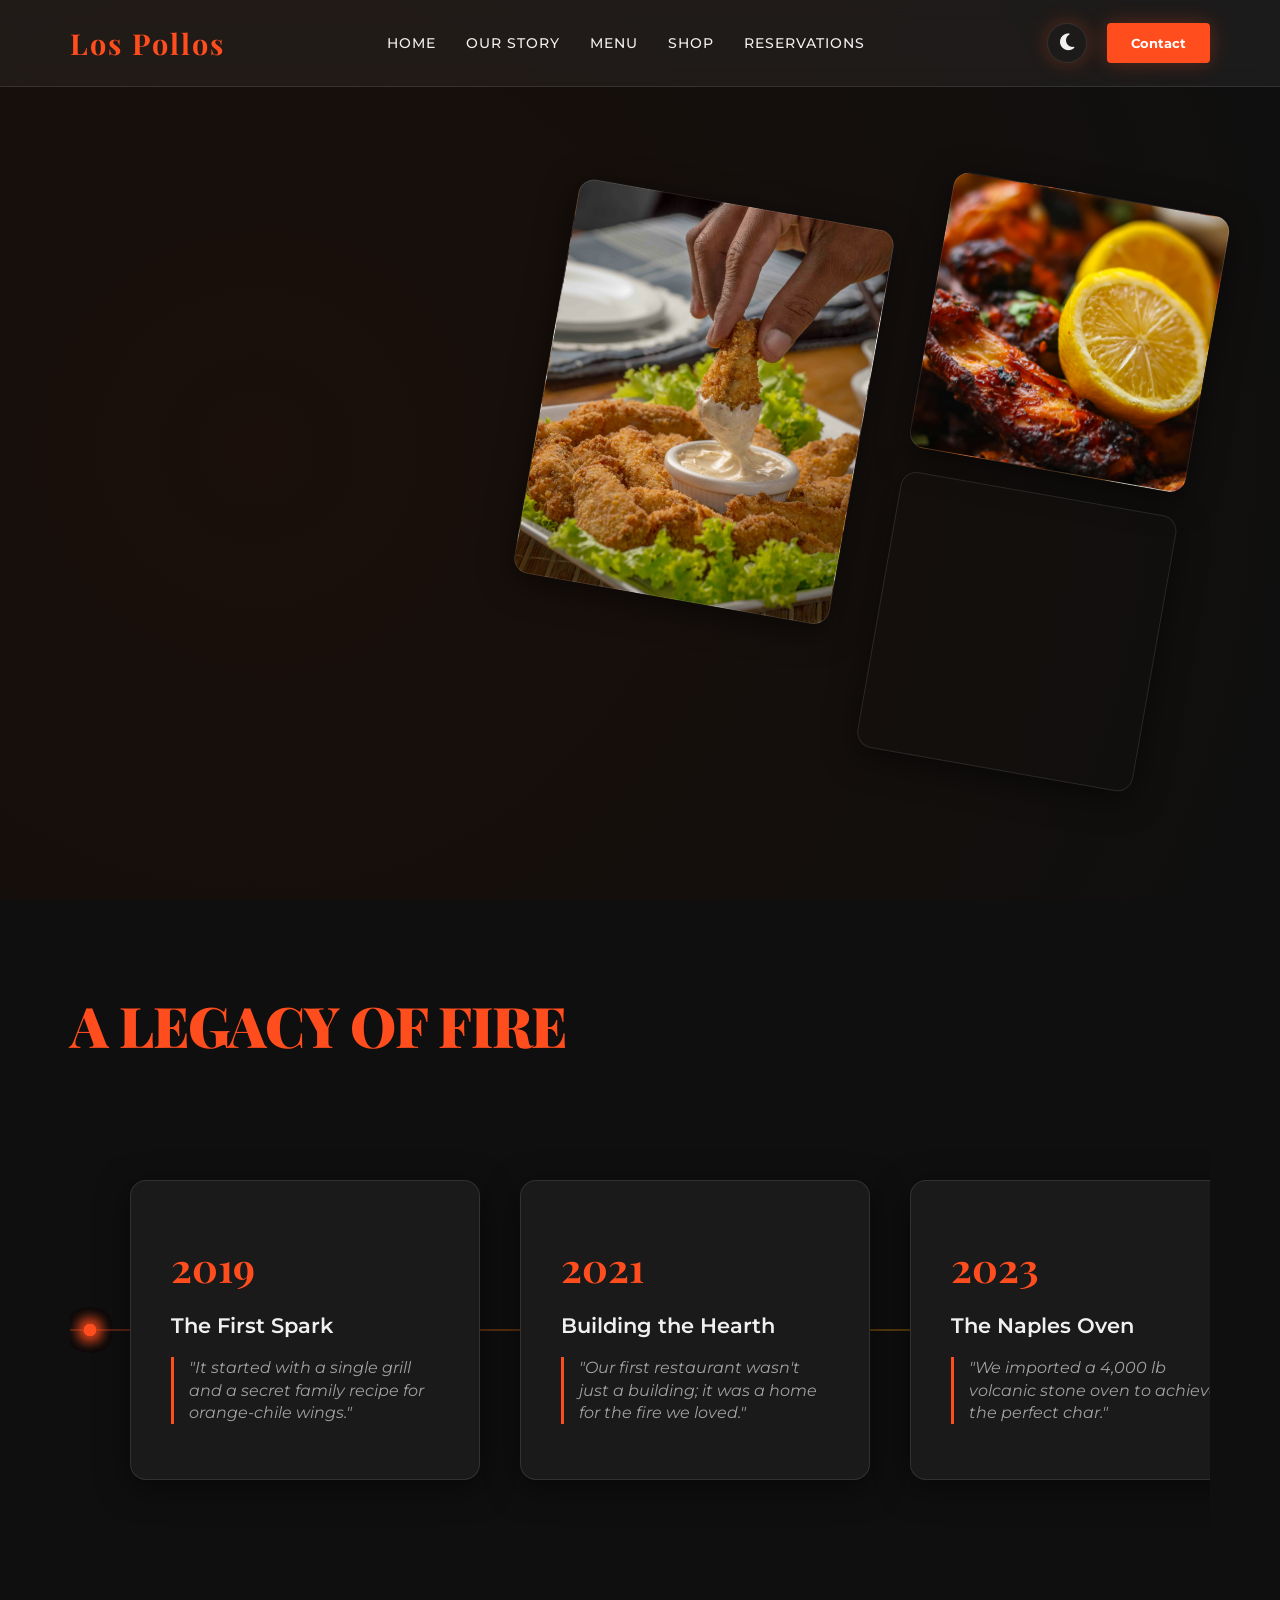
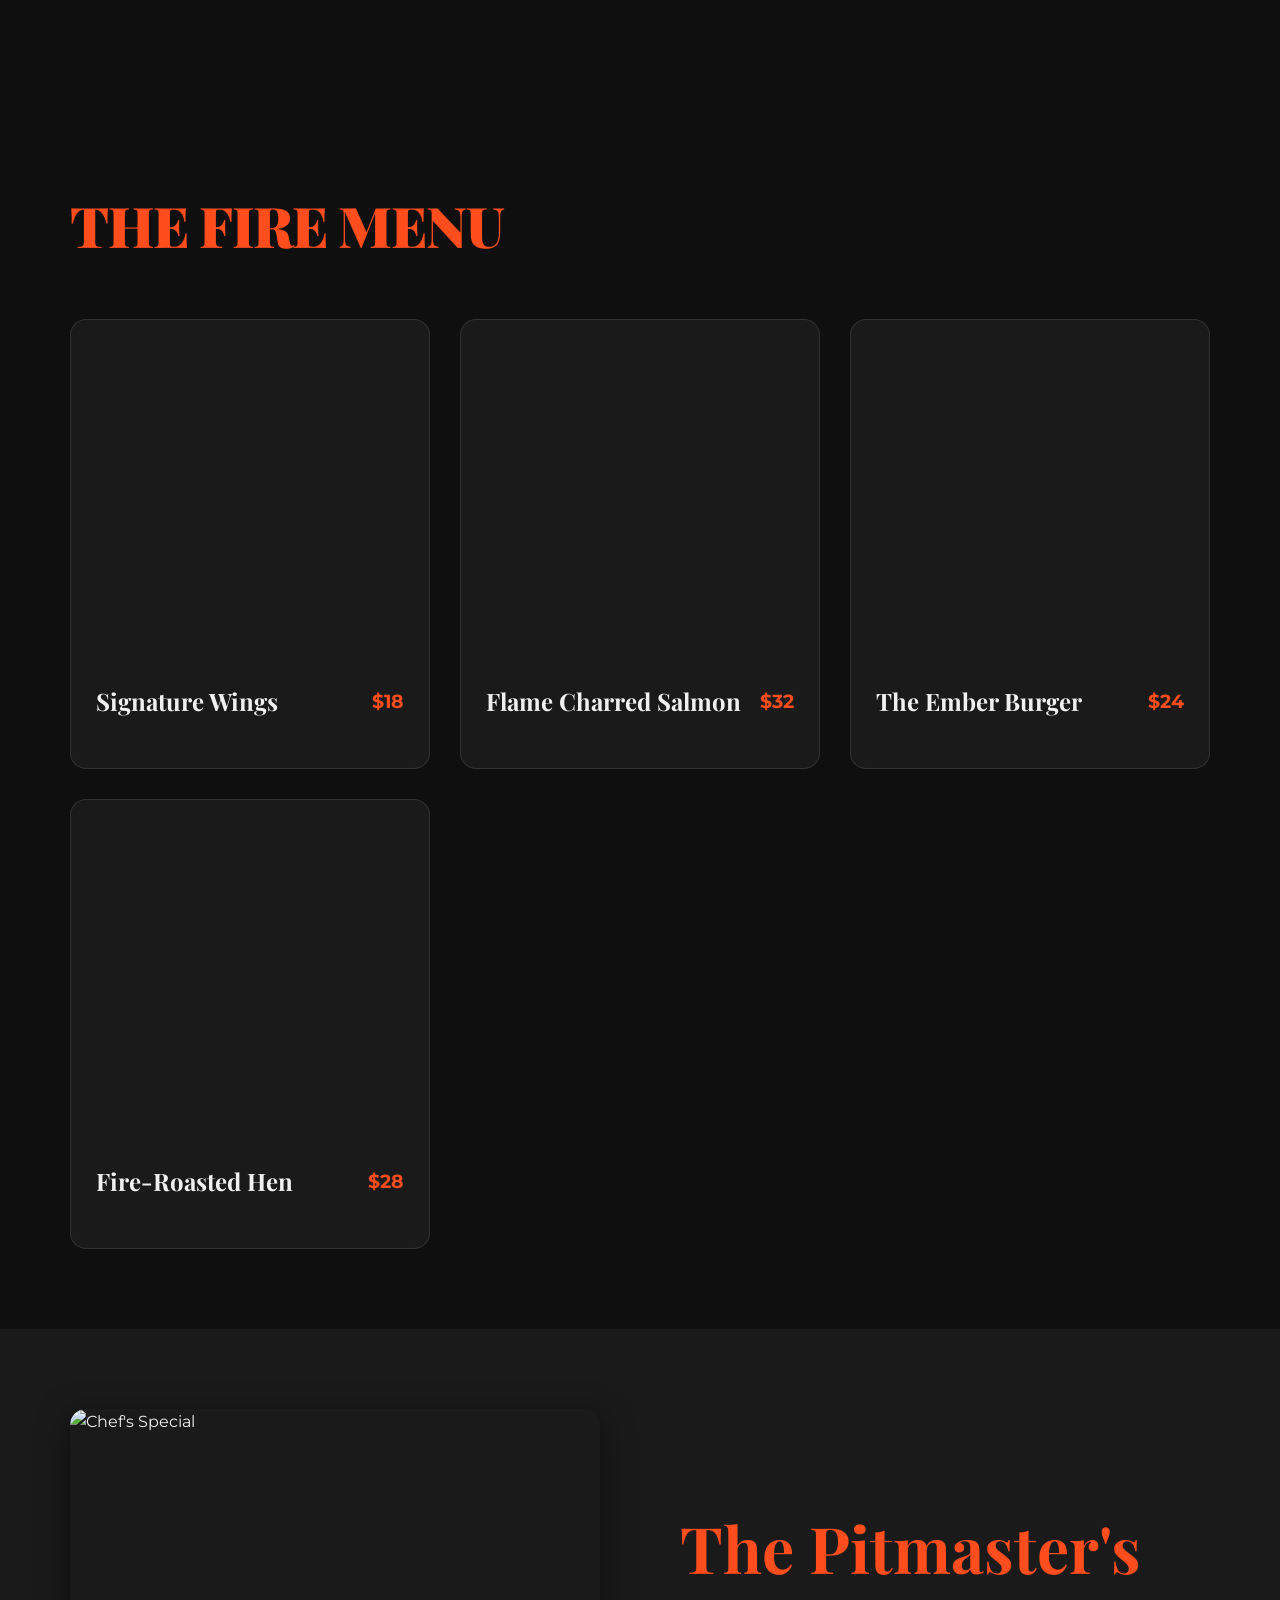
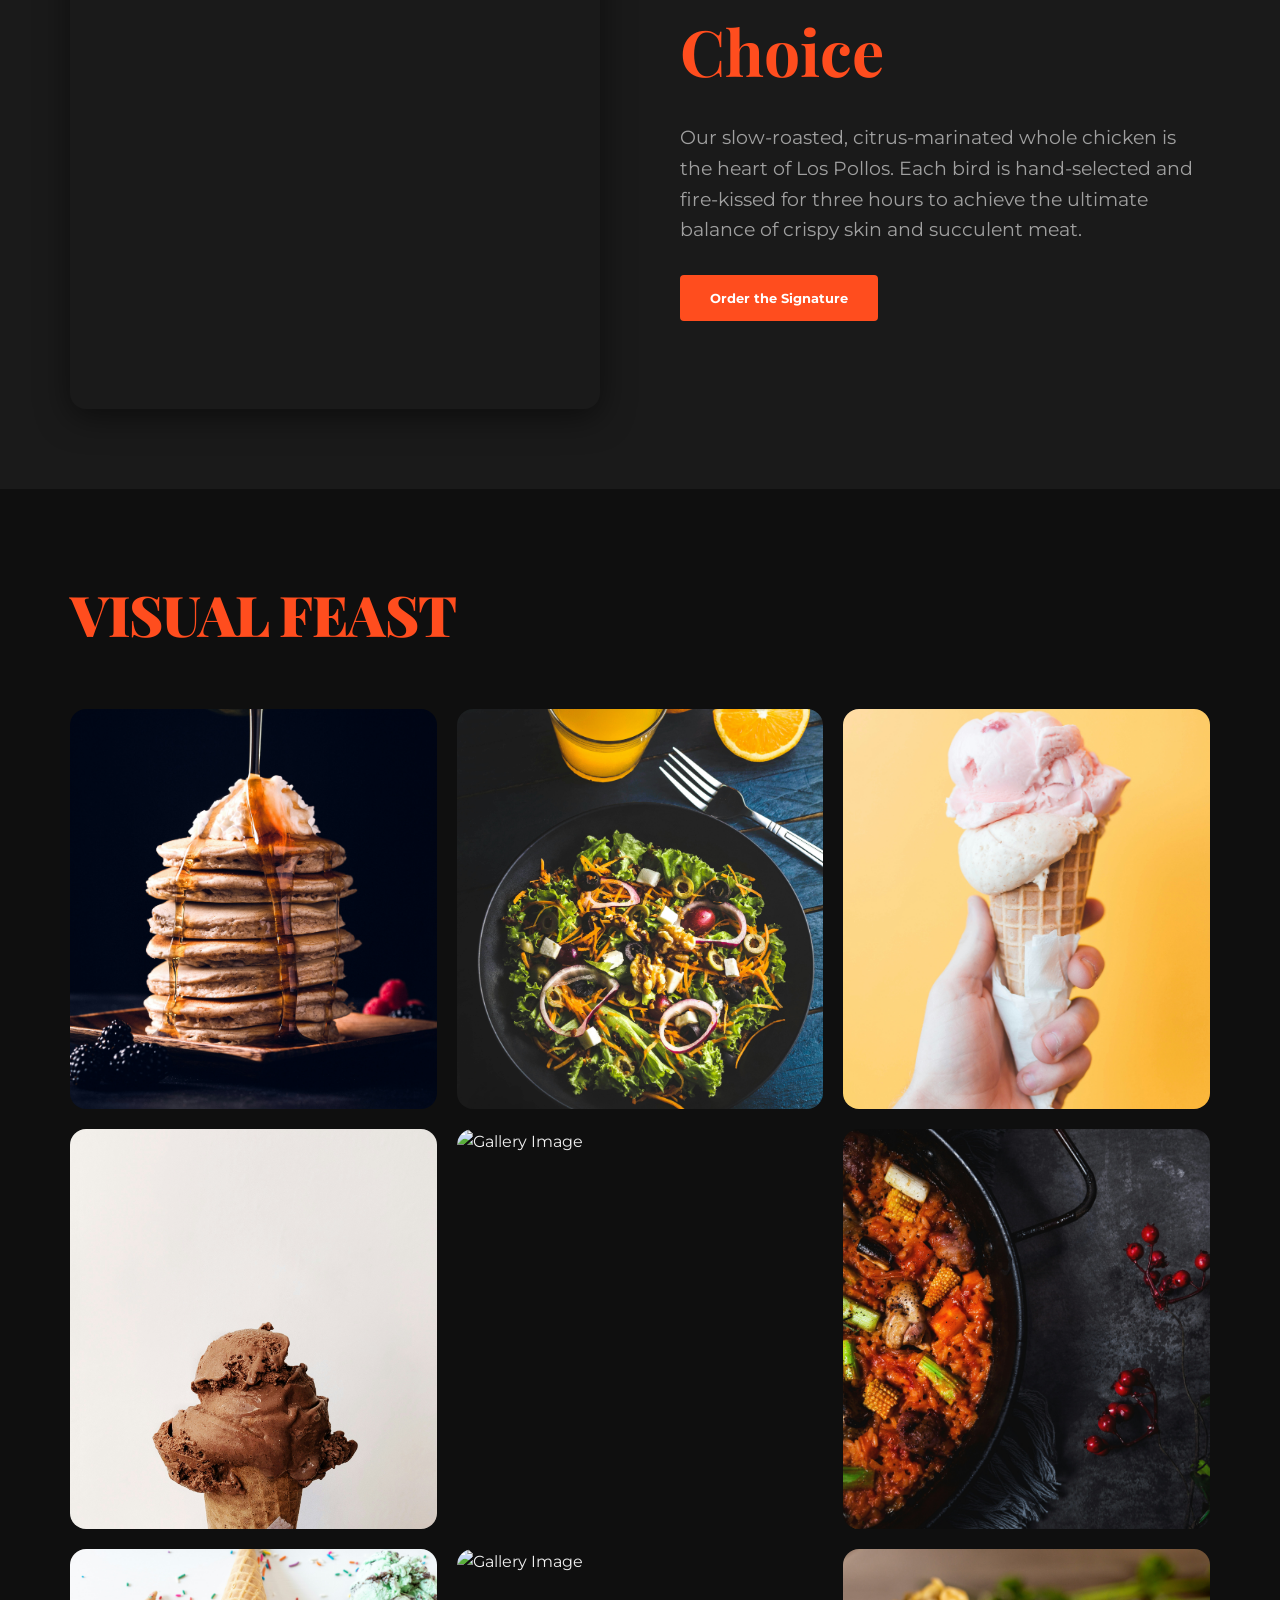
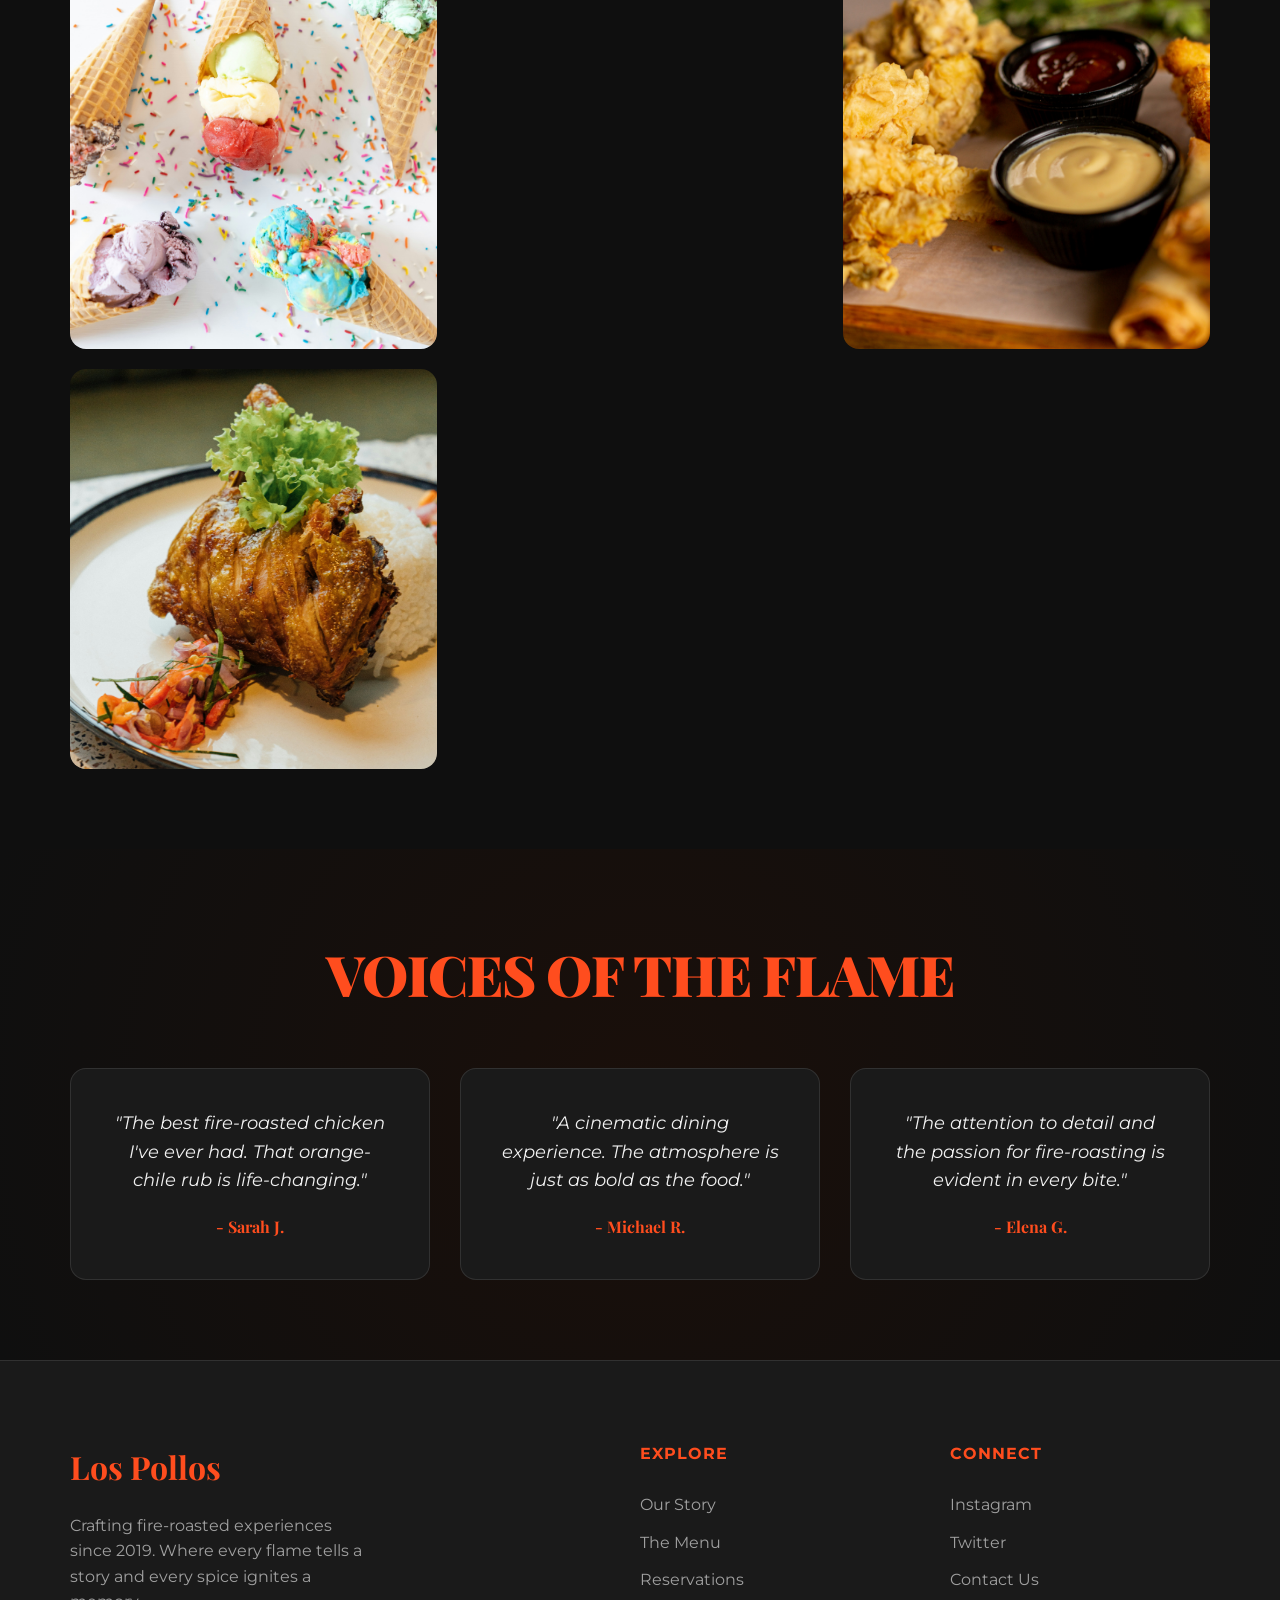
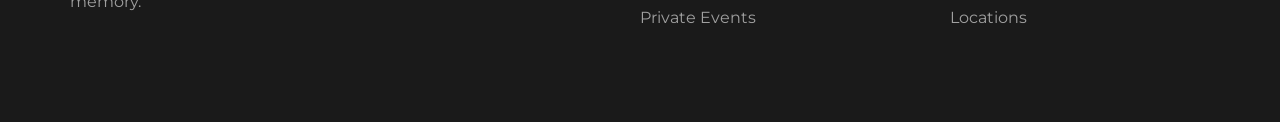
==== commit 0d532dee: "Add Testimonials section and final responsiveness polish" ====
--- a/index.html
+++ b/index.html
@@ -21,16 +21,19 @@
 
       <ul>
         <li><a href="index.html">Home</a></li>
-        <li><a href="story.html">Our Story</a></li>
+        <li><a href="pages/story.html">Our Story</a></li>
         <li><a href="#menu">Menu</a></li>
-        <li><a href="shop.html">Shop</a></li>
-        <li><a href="contact.html">Reservations</a></li>
+        <li><a href="pages/shop.html">Shop</a></li>
+        <li><a href="pages/contact.html">Reservations</a></li>
       </ul>
       <div style="display: flex; align-items: center;">
         <button class="theme-toggle" id="theme-toggle">
           <i class="fa-solid fa-moon"></i>
         </button>
-        <button style="margin-left: 20px;" onclick="window.location.href='contact.html'">Contact</button>
+        <div class="nav-toggle" id="nav-toggle">
+          <i class="fa-solid fa-bars"></i>
+        </div>
+        <button style="margin-left: 20px;" class="nav-reserve-btn" onclick="window.location.href='pages/contact.html'">Contact</button>
       </div>
     </nav>
     <div class="heading">
@@ -240,6 +243,24 @@
       </div>
     </section>
 
+    <section class="testimonials">
+      <h1 class="heading-title" style="text-align: center;">Voices of the Flame</h1>
+      <div class="testimonial-grid">
+        <div class="testimonial-card">
+          <p>"The best fire-roasted chicken I've ever had. That orange-chile rub is life-changing."</p>
+          <h4>- Sarah J.</h4>
+        </div>
+        <div class="testimonial-card">
+          <p>"A cinematic dining experience. The atmosphere is just as bold as the food."</p>
+          <h4>- Michael R.</h4>
+        </div>
+        <div class="testimonial-card">
+          <p>"The attention to detail and the passion for fire-roasting is evident in every bite."</p>
+          <h4>- Elena G.</h4>
+        </div>
+      </div>
+    </section>
+
     <footer>
       <div class="footer-brand">
         <h2>Los Pollos</h2>
--- a/style.css
+++ b/style.css
@@ -559,21 +559,110 @@
   margin-bottom: 30px;
 }
 
-/* Responsive */
+/* Testimonials Section */
+.testimonials {
+  padding: var(--spacing-2xl) 70px;
+  background: radial-gradient(circle at center, #1a0f0a 0%, var(--color-bg) 100%);
+}
+
+.testimonial-grid {
+  display: grid;
+  grid-template-columns: repeat(auto-fit, minmax(300px, 1fr));
+  gap: 30px;
+  margin-top: 50px;
+}
+
+.testimonial-card {
+  background: var(--color-bg-alt);
+  padding: 40px;
+  border-radius: var(--radius-lg);
+  border: 1px solid var(--color-glass-border);
+  text-align: center;
+  transition: all 0.3s ease;
+}
+
+.testimonial-card:hover {
+  transform: translateY(-10px);
+  border-color: var(--color-ember);
+  box-shadow: var(--shadow-glow);
+}
+
+.testimonial-card p {
+  font-style: italic;
+  font-size: 1.1rem;
+  color: var(--color-text);
+  margin-bottom: 20px;
+}
+
+.testimonial-card h4 {
+  color: var(--color-ember);
+  font-family: var(--font-heading);
+}
+
+/* Navigation Mobile */
+.nav-toggle {
+  display: none;
+}
+
+/* Responsive Styles */
 @media (max-width: 1024px) {
-  header, nav, .about, .menu-container, footer, .gallery, .featured { padding-left: 40px; padding-right: 40px; }
+  header, nav, .about, .menu-container, footer, .gallery, .featured {
+    padding-left: 40px;
+    padding-right: 40px;
+  }
   .text h1 { font-size: 3.5rem; }
-  .featured { flex-direction: column; gap: 40px; }
+  .featured { flex-direction: column; gap: 40px; text-align: center; }
+  .featured-image { width: 100%; height: 400px; }
   footer { grid-template-columns: 1fr 1fr; }
 }
 
 @media (max-width: 768px) {
-  header { flex-direction: column; text-align: center; justify-content: center; }
+  nav { padding: 15px 20px; }
+  nav ul {
+    display: none; /* Hide for now, will implement mobile menu in script */
+    position: fixed;
+    top: 70px;
+    left: 0;
+    width: 100%;
+    height: calc(100vh - 70px);
+    background: var(--color-bg);
+    flex-direction: column;
+    justify-content: center;
+    align-items: center;
+    gap: 40px;
+    z-index: 999;
+  }
+  nav ul.active {
+    display: flex;
+  }
+  .nav-toggle {
+    display: block;
+    font-size: 1.5rem;
+    color: var(--color-text);
+    cursor: pointer;
+  }
+  header { flex-direction: column; text-align: center; justify-content: center; padding-top: 120px; }
   .images { display: none; }
-  .text { margin-bottom: 50px; }
-  .heading-title { font-size: 2.5rem; }
-  .featured-content h2 { font-size: 2.5rem; }
+  .text { margin-bottom: 50px; transform: none !important; opacity: 1 !important; }
+  .text h1 { font-size: 2.8rem; }
+  .heading-title { font-size: 2.2rem; }
+  .featured-content h2 { font-size: 2.2rem; }
+  .menu { grid-template-columns: 1fr; }
+  .gallery-grid { grid-template-columns: 1fr 1fr; }
   footer { grid-template-columns: 1fr; text-align: center; }
   .footer-brand p { margin: 0 auto 30px; }
-}
-
+  
+  /* Disable horizontal timeline scroll on mobile, stack cards instead */
+  .content { height: auto; overflow: visible; }
+  .mini-content aside { display: block; padding: 20px 0; }
+  .cards-container { flex-direction: column; gap: 30px; padding: 0; }
+  .card { width: 100%; min-width: 0; }
+  .timeline-line, .dot { display: none; }
+}
+
+@media (max-width: 480px) {
+    .gallery-grid { grid-template-columns: 1fr; }
+    .text h1 { font-size: 2.2rem; }
+    .heading-title { font-size: 1.8rem; }
+}
+
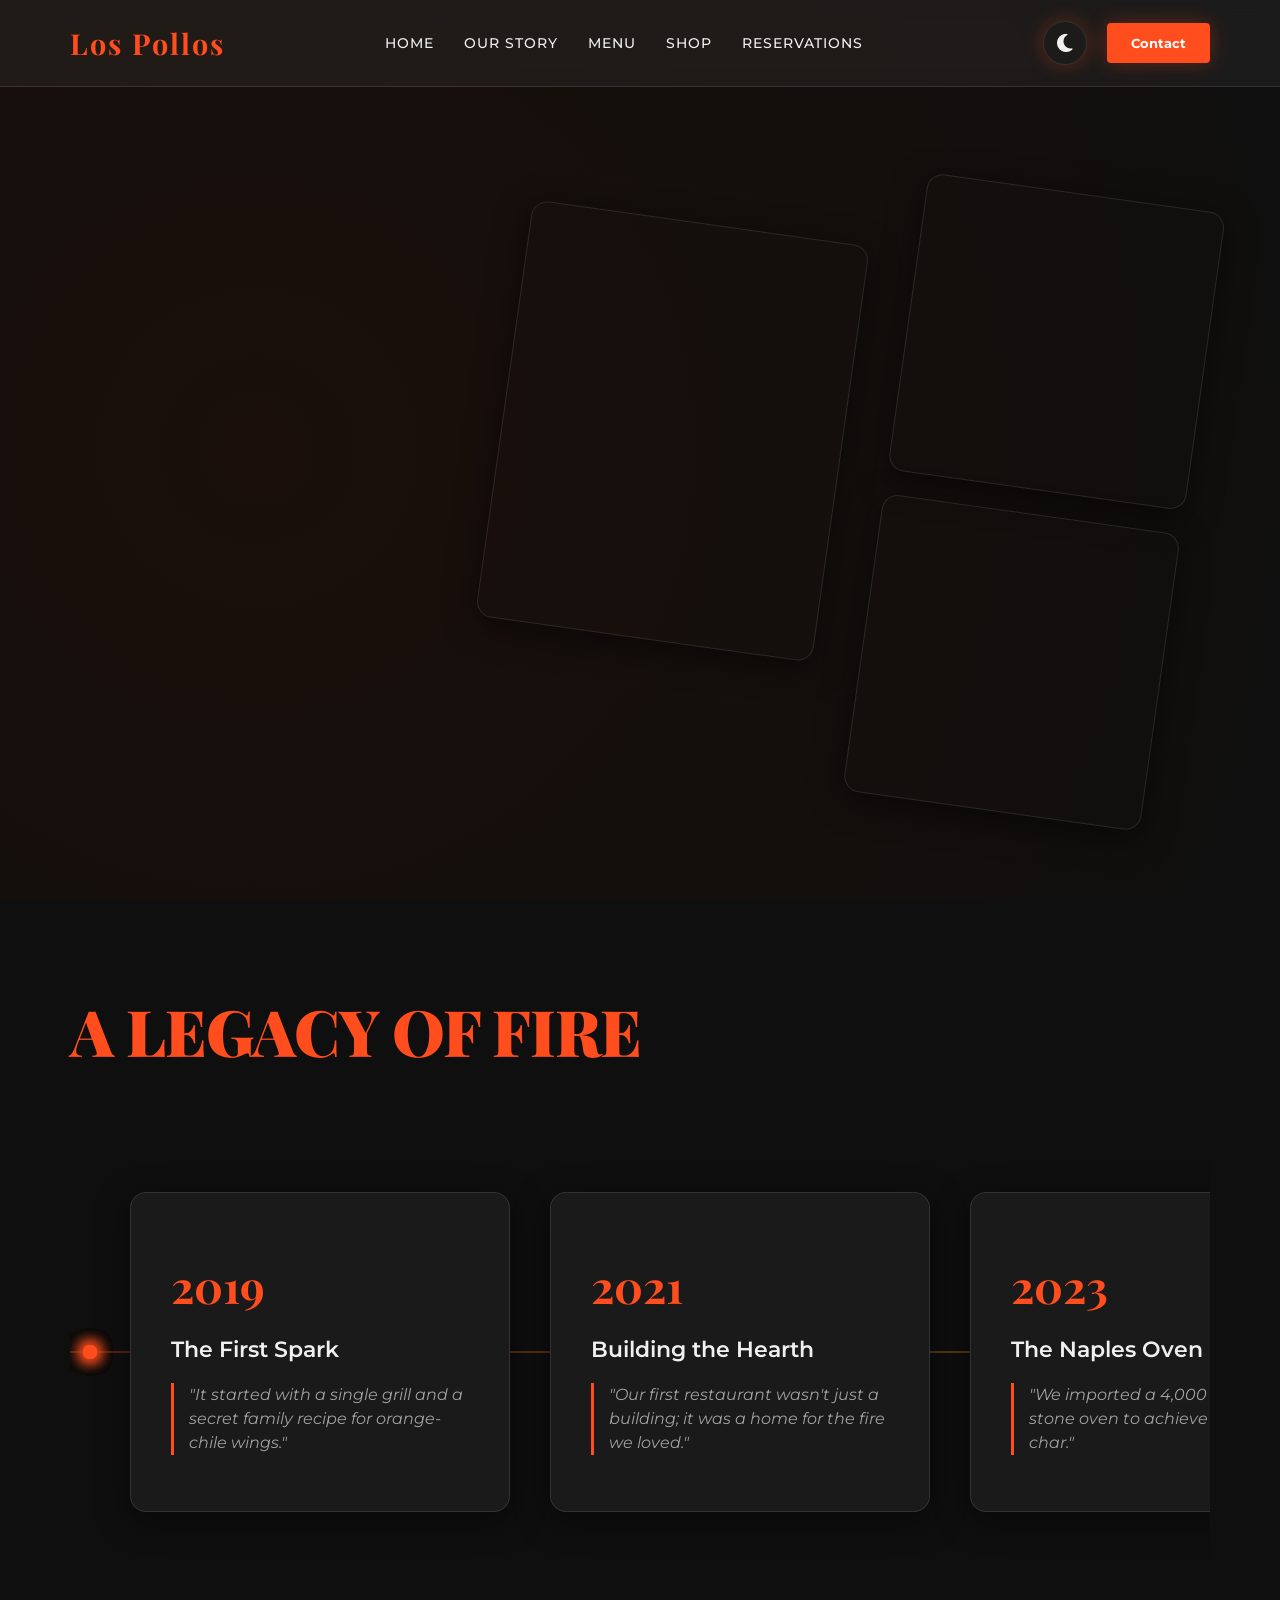
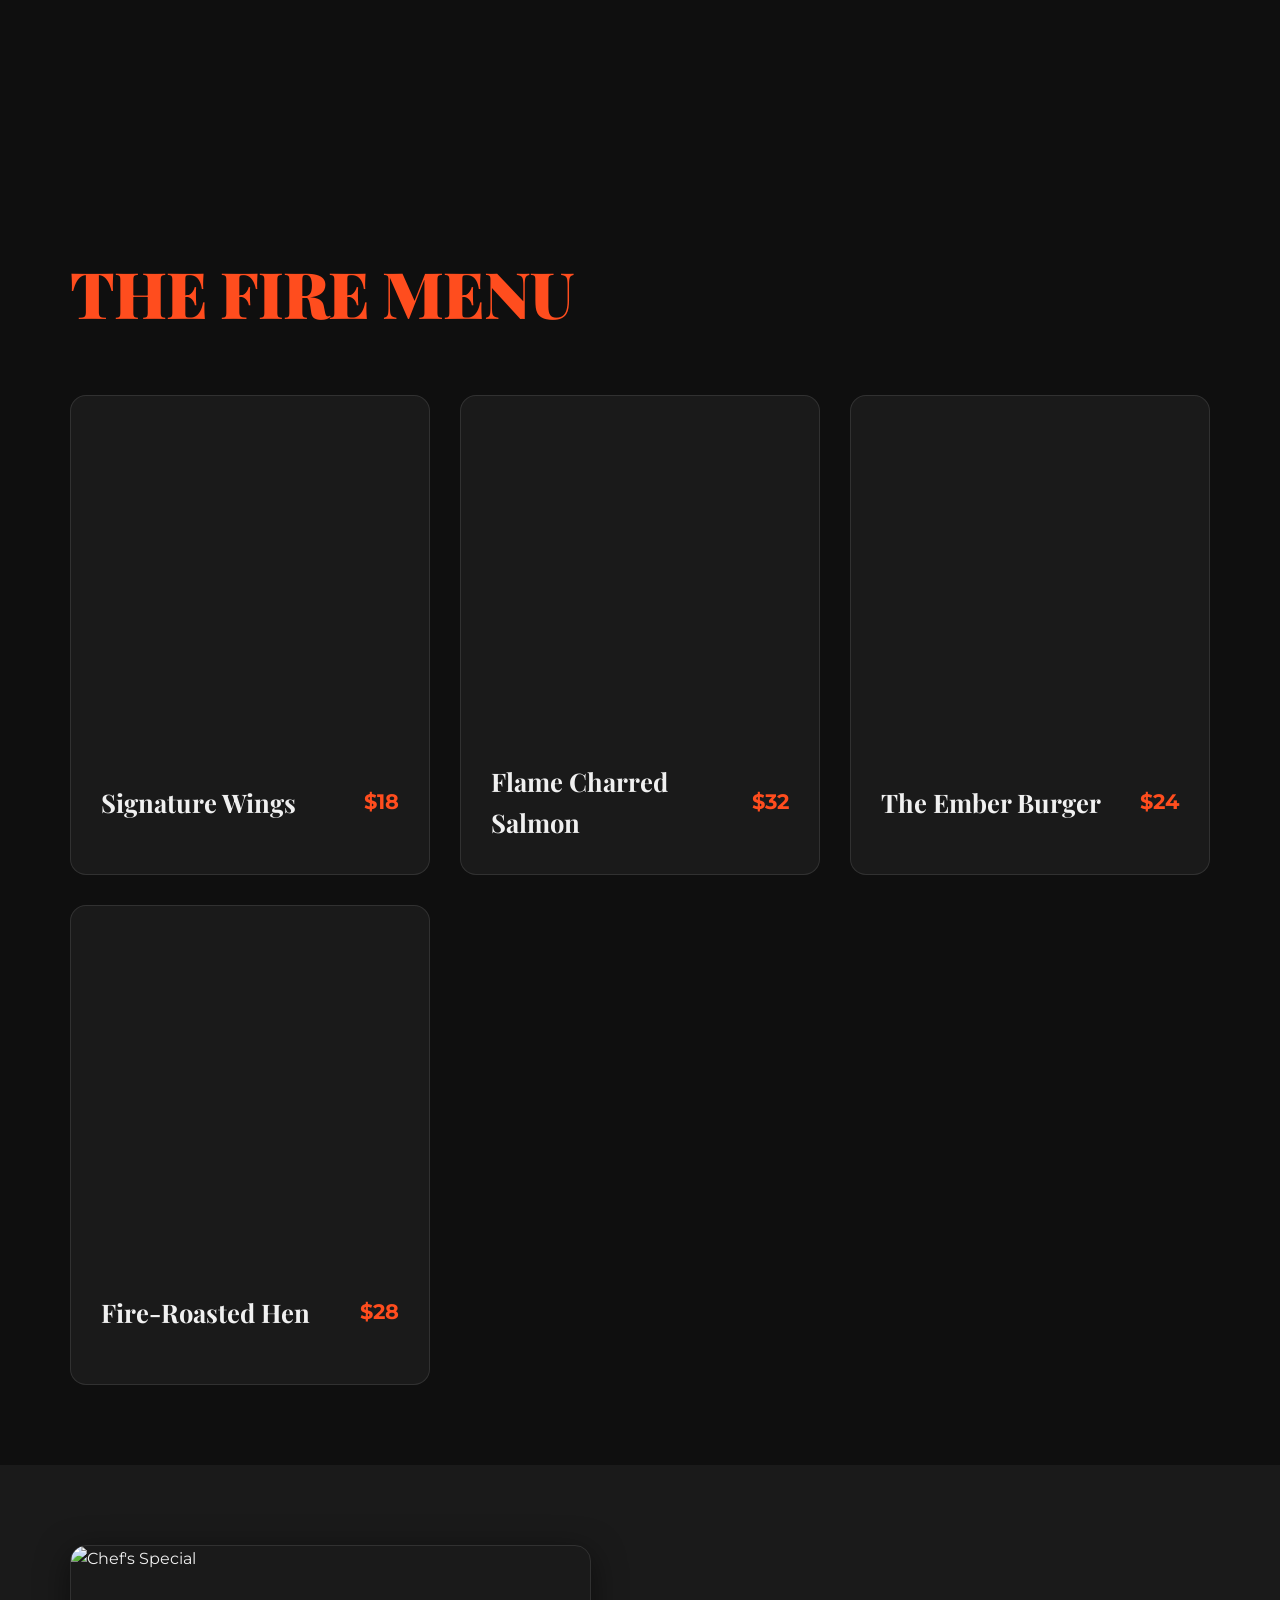
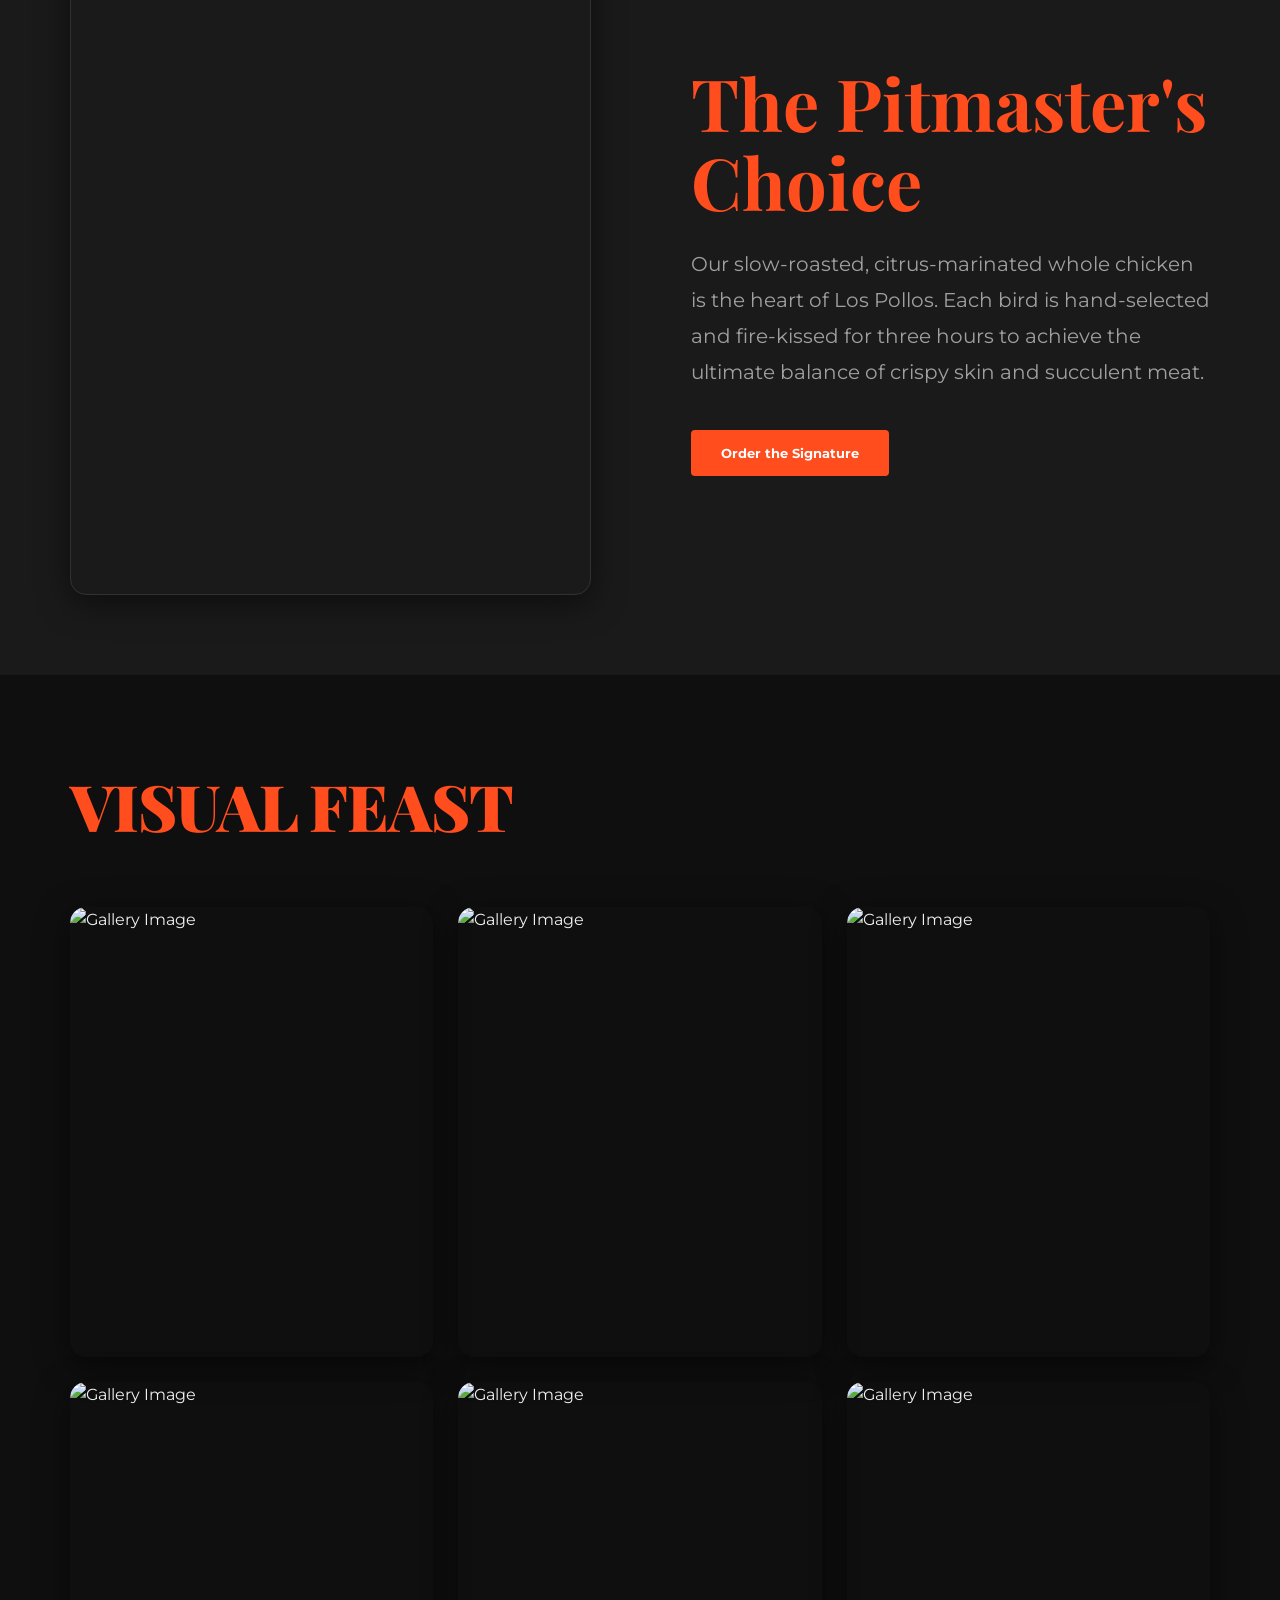
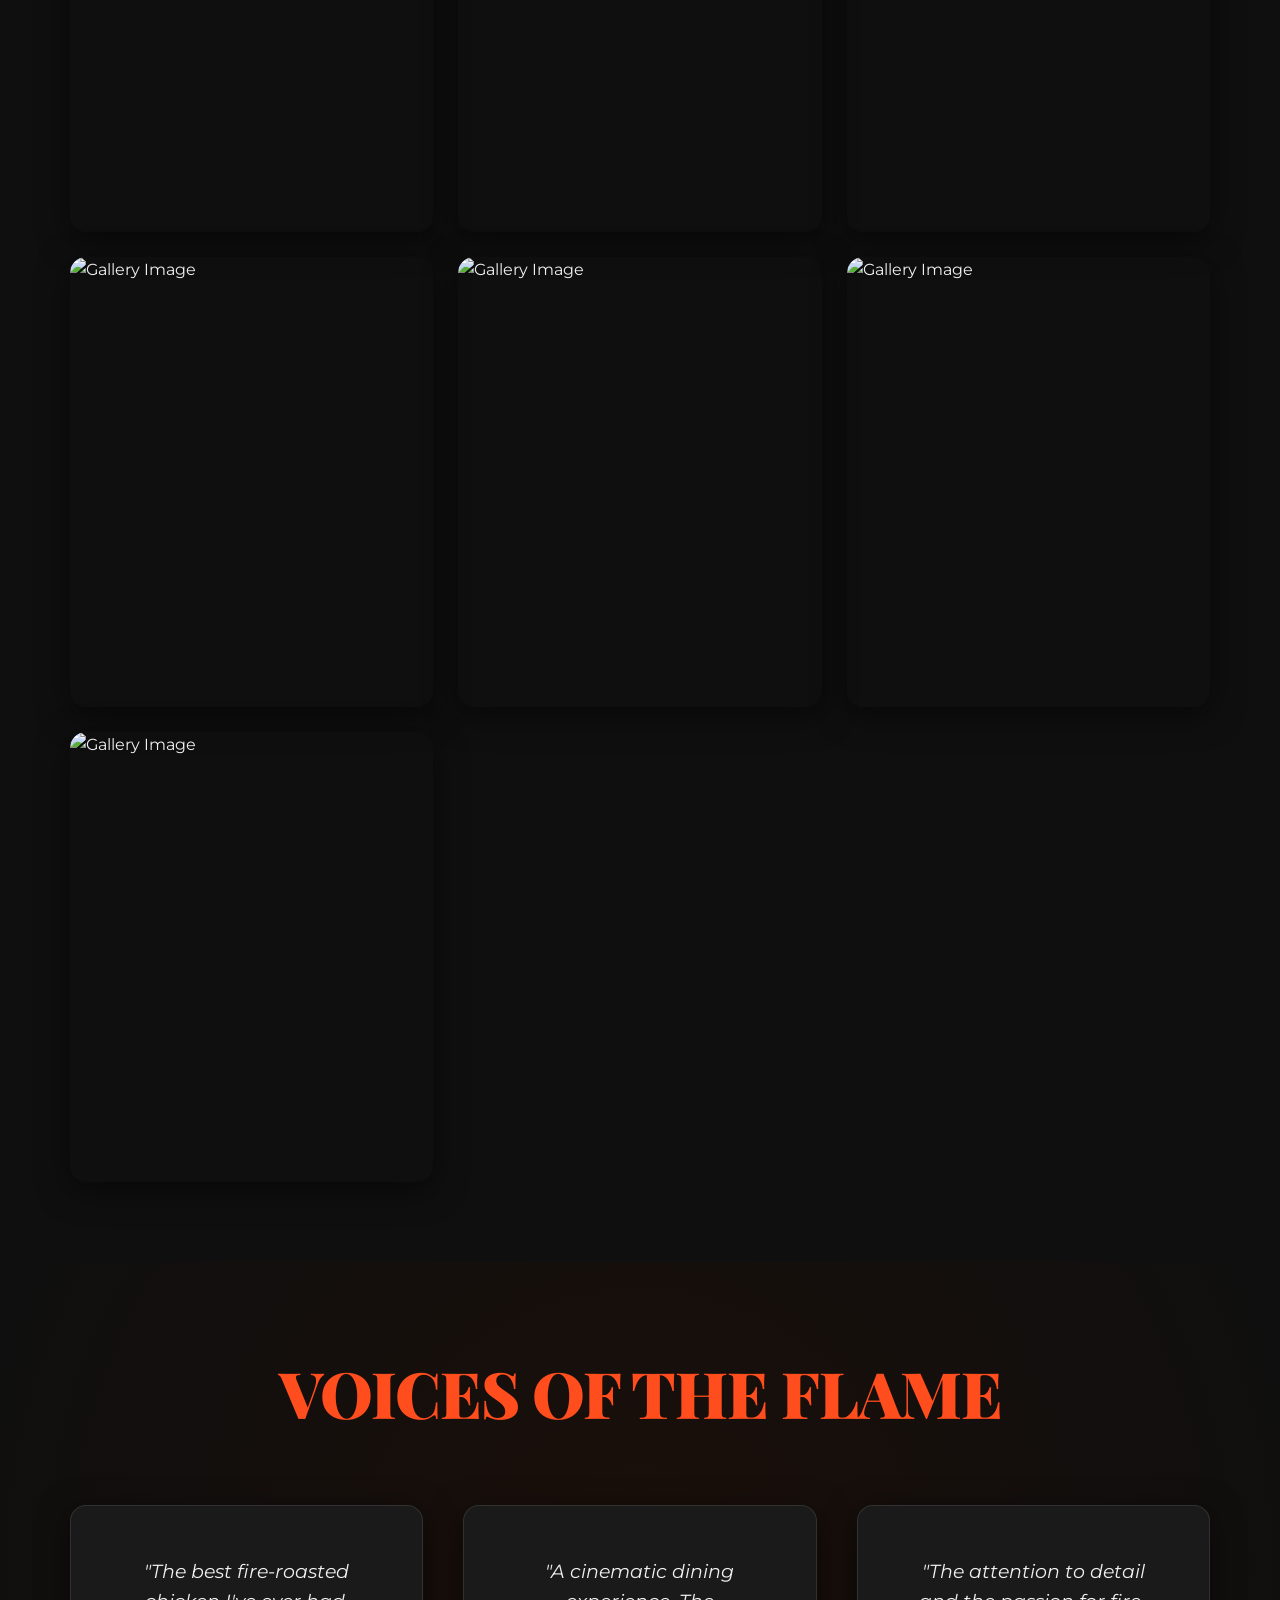
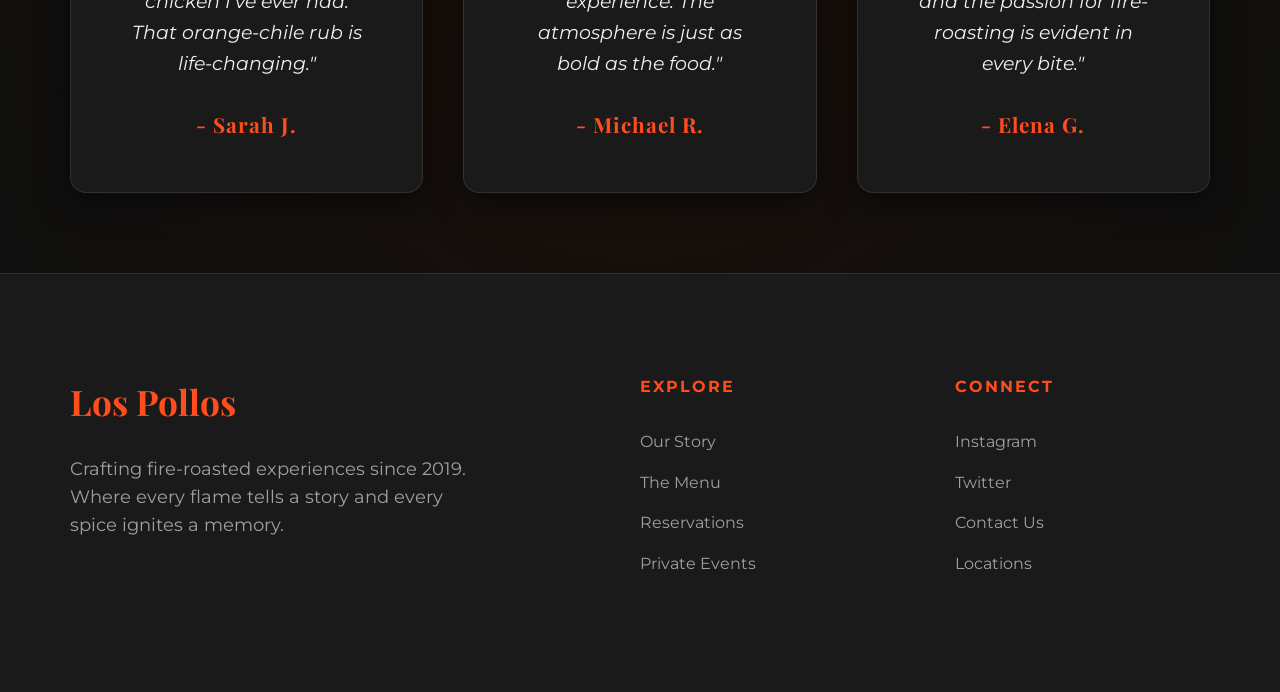
==== commit cc11f8c7: "Removed jpeg images" ====
--- a/index.html
+++ b/index.html
@@ -25,6 +25,7 @@
         <li><a href="#menu">Menu</a></li>
         <li><a href="pages/shop.html">Shop</a></li>
         <li><a href="pages/contact.html">Reservations</a></li>
+        <li class="mobile-only"><a href="pages/contact.html">Contact Us</a></li>
       </ul>
       <div style="display: flex; align-items: center;">
         <button class="theme-toggle" id="theme-toggle">
@@ -33,7 +34,7 @@
         <div class="nav-toggle" id="nav-toggle">
           <i class="fa-solid fa-bars"></i>
         </div>
-        <button style="margin-left: 20px;" class="nav-reserve-btn" onclick="window.location.href='pages/contact.html'">Contact</button>
+        <button class="nav-reserve-btn" style="margin-left: 20px;" onclick="window.location.href='pages/contact.html'">Contact</button>
       </div>
     </nav>
     <div class="heading">
@@ -47,7 +48,7 @@
         <div class="images">
           <div class="advert img1"></div>
 
-          <div>
+          <div class="second-images">
             <div class="advert img2"></div>
             <div class="advert img3"></div>
           </div>
@@ -109,7 +110,7 @@
       <div class="menu">
         <div class="dish">
           <div class="dish-info">
-            <div class="image pizza"></div>
+            <div class="image wings"></div>
             <div class="info">
               <h4>Signature Wings</h4>
               <h5>$18</h5>
@@ -128,7 +129,7 @@
         </div>
         <div class="dish">
           <div class="dish-info">
-            <div class="image ice"></div>
+            <div class="image salmon"></div>
             <div class="info">
               <h4>Flame Charred Salmon</h4>
               <h5>$32</h5>
@@ -166,7 +167,7 @@
         </div>
         <div class="dish">
           <div class="dish-info">
-            <div class="image fire"></div>
+            <div class="image hen"></div>
             <div class="info">
               <h4>Fire-Roasted Hen</h4>
               <h5>$28</h5>
@@ -188,7 +189,7 @@
 
     <section class="featured">
       <div class="featured-image">
-        <img src="assets/joseph-gonzalez-zcUgjyqEwe8-unsplash.jpg" alt="Chef's Special">
+        <img src="https://images.unsplash.com/photo-1555939594-58d7cb561ad1?q=80&w=387&auto=format&fit=crop&ixlib=rb-4.1.0&ixid=M3wxMjA3fDB8MHxwaG90by1wYWdlfHx8fGVufDB8fHx8fA%3D%3D" alt="Chef's Special">
       </div>
       <div class="featured-content">
         <h2>The Pitmaster's Choice</h2>
@@ -201,43 +202,43 @@
       <h1 class="heading-title">Visual Feast</h1>
       <div class="gallery-grid">
         <div class="gallery-item">
-          <img src="assets/brian-suman-nxAJd74v1sQ-unsplash.jpg" alt="Gallery Image">
+          <img src="https://images.unsplash.com/photo-1517248135467-4c7edcad34c4?q=80&w=800&auto=format&fit=crop" alt="Gallery Image">
           <div class="gallery-overlay"><h3>Atmosphere</h3></div>
         </div>
         <div class="gallery-item">
-          <img src="assets/eiliv-aceron-ZuIDLSz3XLg-unsplash.jpg" alt="Gallery Image">
+          <img src="https://images.unsplash.com/photo-1490818387583-1baba5e6382b?q=80&w=800&auto=format&fit=crop" alt="Gallery Image">
           <div class="gallery-overlay"><h3>Freshness</h3></div>
         </div>
         <div class="gallery-item">
-          <img src="assets/ian-dooley-TLD6iCOlyb0-unsplash.jpg" alt="Gallery Image">
+          <img src="https://images.unsplash.com/photo-1504674900247-0877df9cc836?q=80&w=800&auto=format&fit=crop" alt="Gallery Image">
           <div class="gallery-overlay"><h3>Detail</h3></div>
         </div>
         <div class="gallery-item">
-          <img src="assets/irene-kredenets-tVs-nga-tpo-unsplash.jpg" alt="Gallery Image">
+          <img src="https://images.unsplash.com/photo-1506368249639-73a05d6f6488?q=80&w=800&auto=format&fit=crop" alt="Gallery Image">
           <div class="gallery-overlay"><h3>Vibrancy</h3></div>
         </div>
         <div class="gallery-item">
-          <img src="assets/victoria-shes-UC0HZdUitWY-unsplash.jpg" alt="Gallery Image">
+          <img src="https://images.unsplash.com/photo-1551024506-0bccd828d307?q=80&w=800&auto=format&fit=crop" alt="Gallery Image">
           <div class="gallery-overlay"><h3>Dessert</h3></div>
         </div>
         <div class="gallery-item">
-          <img src="assets/vk-bro-E6DsqnZbZ4o-unsplash.jpg" alt="Gallery Image">
+          <img src="https://images.unsplash.com/photo-1555396273-367ea4eb4db5?q=80&w=800&auto=format&fit=crop" alt="Gallery Image">
           <div class="gallery-overlay"><h3>Fire</h3></div>
         </div>
         <div class="gallery-item">
-          <img src="assets/courtney-cook-QYsRxRPygwU-unsplash.jpg" alt="Gallery Image">
+          <img src="https://images.unsplash.com/photo-1559339352-11d035aa65de?q=80&w=800&auto=format&fit=crop" alt="Gallery Image">
           <div class="gallery-overlay"><h3>Community</h3></div>
         </div>
         <div class="gallery-item">
-          <img src="assets/ivan-torres-MQUqbmszGGM-unsplash.jpg" alt="Gallery Image">
+          <img src="https://images.unsplash.com/photo-1547573854-74d2a71d0826?q=80&w=800&auto=format&fit=crop" alt="Gallery Image">
           <div class="gallery-overlay"><h3>Craft</h3></div>
         </div>
         <div class="gallery-item">
-          <img src="assets/joe-boshra-dZDXAjUnEVk-unsplash.jpg" alt="Gallery Image">
+          <img src="https://images.unsplash.com/photo-1526234362653-3b75a0c07438?q=80&w=800&auto=format&fit=crop" alt="Gallery Image">
           <div class="gallery-overlay"><h3>Service</h3></div>
         </div>
         <div class="gallery-item">
-          <img src="assets/keriliwi-G_vkoY-IEzM-unsplash.jpg" alt="Gallery Image">
+          <img src="https://images.unsplash.com/photo-1514362545857-3bc16c4c7d1b?q=80&w=800&auto=format&fit=crop" alt="Gallery Image">
           <div class="gallery-overlay"><h3>Tradition</h3></div>
         </div>
       </div>
--- a/style.css
+++ b/style.css
@@ -10,6 +10,7 @@
   --color-text-dim: #a0a0a0; /* Dimmed text for secondary info */
   --color-glass: rgba(255, 255, 255, 0.05);
   --color-glass-border: rgba(255, 255, 255, 0.1);
+  --color-testimonial-bg: radial-gradient(circle at center, #1a0f0a 0%, #0f0f0f 100%);
   --shadow-opacity: 0.6;
 
   /* Typography */
@@ -128,7 +129,7 @@
   display: flex;
   justify-content: space-between;
   align-items: center;
-  padding: 100px 70px;
+  padding: 120px 70px 70px;
   position: relative;
   background: radial-gradient(circle at 20% 50%, var(--color-header-accent) 0%, var(--color-bg) 100%);
 }
@@ -144,7 +145,7 @@
 .text h1 {
   font-family: var(--font-accent);
   color: var(--color-ember);
-  font-size: 5rem;
+  font-size: 5.5rem;
   line-height: 1.1;
   margin-bottom: 20px;
   text-shadow: 0 0 30px rgba(255, 77, 30, 0.2);
@@ -153,7 +154,7 @@
 .text h4 {
   font-family: var(--font-primary);
   color: var(--color-text-dim);
-  font-size: 1.2rem;
+  font-size: 1.25rem;
   font-weight: 400;
   max-width: 500px;
 }
@@ -162,7 +163,7 @@
   display: flex;
   justify-content: center;
   align-items: center;
-  transform: rotate(10deg);
+  transform: rotate(8deg);
   position: relative;
   z-index: 1;
 }
@@ -178,9 +179,9 @@
   border: 1px solid var(--color-glass-border);
 }
 
-.img1 { height: 400px; width: 320px; background-image: url("assets/leo-roza-CLMpC9UhyTo-unsplash.jpg"); transform: translateY(-20px); }
-.img2 { width: 280px; height: 280px; background-image: url("assets/jack-pierce-_RfuVB5U7gA-unsplash.jpg"); }
-.img3 { width: 280px; height: 280px; background-image: url("assets/chad-montano-MqT0asuoIcU-unsplash.jpg"); }
+.img1 { height: 420px; width: 340px; background-image: url("https://images.unsplash.com/photo-1598103442097-8b74394b95c6?q=80&w=800&auto=format&fit=crop"); transform: translateY(-20px); }
+.img2 { width: 300px; height: 300px; background-image: url("https://images.unsplash.com/photo-1591814468924-cafb5d1232e1?q=80&w=800&auto=format&fit=crop"); }
+.img3 { width: 300px; height: 300px; background-image: url("https://images.unsplash.com/photo-1555396273-367ea4eb4db5?q=80&w=800&auto=format&fit=crop"); }
 
 .advert:hover {
   transform: scale(1.05) rotate(-2deg);
@@ -192,7 +193,7 @@
 .heading-title {
   font-family: var(--font-heading);
   color: var(--color-ember);
-  font-size: 3.5rem;
+  font-size: 4rem;
   margin-bottom: 50px;
   font-weight: 900;
   text-transform: uppercase;
@@ -211,7 +212,7 @@
 
 .content {
   width: 100%;
-  height: 500px;
+  height: 550px;
   overflow-x: auto;
   overflow-y: hidden;
   position: relative;
@@ -255,9 +256,9 @@
 .card {
   background-color: var(--color-bg-alt);
   padding: 40px;
-  width: 350px;
-  min-width: 350px;
-  min-height: 300px;
+  width: 380px;
+  min-width: 380px;
+  min-height: 320px;
   border-radius: var(--radius-lg);
   box-shadow: var(--shadow-lg);
   transition: all 0.4s ease;
@@ -275,14 +276,14 @@
 
 .card-year {
   font-family: var(--font-heading);
-  font-size: 2.5rem;
+  font-size: 2.8rem;
   font-weight: 700;
   color: var(--color-ember);
   margin-bottom: 10px;
 }
 
 .card-title {
-  font-size: 1.3rem;
+  font-size: 1.4rem;
   font-weight: 600;
   color: var(--color-text);
   margin-bottom: 15px;
@@ -291,14 +292,14 @@
 .card-quote {
   font-style: italic;
   color: var(--color-text-dim);
-  line-height: 1.4;
+  line-height: 1.5;
   border-left: 3px solid var(--color-ember);
   padding-left: 15px;
 }
 
 .dot {
-  width: 12px;
-  height: 12px;
+  width: 14px;
+  height: 14px;
   background-color: var(--color-ember);
   border-radius: 50%;
   position: absolute;
@@ -315,12 +316,12 @@
 
 .menu {
   display: grid;
-  grid-template-columns: repeat(auto-fill, minmax(300px, 1fr));
+  grid-template-columns: repeat(auto-fill, minmax(320px, 1fr));
   gap: 30px;
 }
 
 .dish {
-  height: 450px;
+  height: 480px;
   border-radius: var(--radius-lg);
   overflow: hidden;
   position: relative;
@@ -350,16 +351,21 @@
   background-size: cover;
 }
 
+.image.wings { background-image: url("https://images.unsplash.com/photo-1567620832903-9fc6debc209f?q=80&w=800&auto=format&fit=crop"); }
+.image.salmon { background-image: url("https://images.unsplash.com/photo-1467003909585-2f8a72700288?q=80&w=800&auto=format&fit=crop"); }
+.image.burger { background-image: url("https://images.unsplash.com/photo-1568901346375-23c9450c58cd?q=80&w=800&auto=format&fit=crop"); }
+.image.hen { background-image: url("https://images.unsplash.com/photo-1598103442097-8b74394b95c6?q=80&w=800&auto=format&fit=crop"); }
+
 .info {
-  padding: 25px;
+  padding: 30px;
   flex-grow: 1;
   display: flex;
   justify-content: space-between;
   align-items: center;
 }
 
-.info h4 { font-family: var(--font-heading); font-size: 1.5rem; }
-.info h5 { color: var(--color-ember); font-size: 1.2rem; font-weight: 700; }
+.info h4 { font-family: var(--font-heading); font-size: 1.6rem; }
+.info h5 { color: var(--color-ember); font-size: 1.3rem; font-weight: 700; }
 
 .ingredient-card {
   background-color: var(--color-ember);
@@ -377,7 +383,7 @@
 
 .ingredient-card h4 {
   font-family: var(--font-heading);
-  font-size: 1.8rem;
+  font-size: 2rem;
   margin-bottom: 20px;
   border-bottom: 2px solid rgba(255,255,255,0.3);
   padding-bottom: 10px;
@@ -388,55 +394,57 @@
 }
 
 .ingredient-card li {
-  margin-bottom: 10px;
+  margin-bottom: 12px;
   font-weight: 500;
   display: flex;
   align-items: center;
+  font-size: 1.1rem;
 }
 
 .ingredient-card li::before {
   content: '•';
-  margin-right: 10px;
+  margin-right: 12px;
   color: var(--color-gold);
 }
 
 /* Footer */
 footer {
-  padding: 80px 70px;
+  padding: 100px 70px;
   background-color: var(--color-bg-alt);
   border-top: 1px solid var(--color-glass-border);
   display: grid;
   grid-template-columns: 2fr 1fr 1fr;
-  gap: 50px;
+  gap: 60px;
 }
 
 .footer-brand h2 {
   font-family: var(--font-heading);
   color: var(--color-ember);
-  font-size: 2rem;
-  margin-bottom: 20px;
-}
-
-.footer-brand p { color: var(--color-text-dim); max-width: 300px; }
-
-.footer-links h4 { margin-bottom: 25px; text-transform: uppercase; letter-spacing: 1px; color: var(--color-ember); }
+  font-size: 2.2rem;
+  margin-bottom: 25px;
+}
+
+.footer-brand p { color: var(--color-text-dim); max-width: 400px; font-size: 1.1rem; }
+
+.footer-links h4 { margin-bottom: 30px; text-transform: uppercase; letter-spacing: 2px; color: var(--color-ember); font-size: 1rem; }
 .footer-links ul { list-style: none; }
-.footer-links li { margin-bottom: 12px; }
-.footer-links a { color: var(--color-text-dim); }
-.footer-links a:hover { color: var(--color-ember); }
+.footer-links li { margin-bottom: 15px; }
+.footer-links a { color: var(--color-text-dim); font-size: 1rem; transition: all 0.3s; }
+.footer-links a:hover { color: var(--color-ember); padding-left: 5px; }
 
 /* Light Theme - Modern Clean */
 .light-theme {
   --color-bg: #ffffff;
-  --color-bg-alt: #f8f8f8;
+  --color-bg-alt: #fcfcfc;
   --color-header-accent: #fff5f0;
   --color-text: #1a1a1a;
-  --color-text-dim: #666666;
-  --color-glass: rgba(0, 0, 0, 0.03);
+  --color-text-dim: #555555;
+  --color-glass: rgba(255, 255, 255, 0.8);
   --color-glass-border: rgba(0, 0, 0, 0.08);
-  --shadow-glow: 0 0 20px rgba(255, 77, 30, 0.15);
-  --shadow-lg: 0 8px 32px rgba(0, 0, 0, 0.06);
-  --shadow-opacity: 0.1;
+  --color-testimonial-bg: radial-gradient(circle at center, #fff5f0 0%, #ffffff 100%);
+  --shadow-glow: 0 10px 30px rgba(255, 77, 30, 0.15);
+  --shadow-lg: 0 15px 45px rgba(0, 0, 0, 0.05);
+  --shadow-opacity: 0.05;
 }
 
 /* Theme Toggle Button */
@@ -446,8 +454,8 @@
   color: var(--color-text);
   padding: 8px;
   border-radius: 50%;
-  width: 40px;
-  height: 40px;
+  width: 44px;
+  height: 44px;
   display: flex;
   align-items: center;
   justify-content: center;
@@ -459,10 +467,11 @@
 .theme-toggle:hover {
   background-color: var(--color-glass);
   transform: scale(1.1);
+  border-color: var(--color-ember);
 }
 
 .theme-toggle i {
-  font-size: 1.2rem;
+  font-size: 1.3rem;
 }
 
 /* Gallery Section */
@@ -472,24 +481,25 @@
 
 .gallery-grid {
   display: grid;
-  grid-template-columns: repeat(auto-fill, minmax(300px, 1fr));
-  gap: 20px;
+  grid-template-columns: repeat(auto-fill, minmax(320px, 1fr));
+  gap: 25px;
   margin-top: 50px;
 }
 
 .gallery-item {
-  height: 400px;
+  height: 450px;
   border-radius: var(--radius-lg);
   overflow: hidden;
   position: relative;
   cursor: pointer;
+  box-shadow: var(--shadow-lg);
 }
 
 .gallery-item img {
   width: 100%;
   height: 100%;
   object-fit: cover;
-  transition: transform 0.8s cubic-bezier(0.2, 1, 0.3, 1);
+  transition: transform 1s cubic-bezier(0.2, 1, 0.3, 1);
 }
 
 .gallery-item:hover img {
@@ -502,12 +512,12 @@
   left: 0;
   width: 100%;
   height: 100%;
-  background: linear-gradient(to top, rgba(0,0,0,0.7), transparent);
+  background: linear-gradient(to top, rgba(0,0,0,0.8), transparent 60%);
   opacity: 0;
-  transition: opacity 0.3s ease;
+  transition: opacity 0.4s ease;
   display: flex;
   align-items: flex-end;
-  padding: 30px;
+  padding: 35px;
 }
 
 .gallery-item:hover .gallery-overlay {
@@ -517,6 +527,13 @@
 .gallery-overlay h3 {
   color: white;
   font-family: var(--font-heading);
+  font-size: 1.8rem;
+  transform: translateY(10px);
+  transition: transform 0.4s ease;
+}
+
+.gallery-item:hover .gallery-overlay h3 {
+  transform: translateY(0);
 }
 
 /* Chef's Special / Featured */
@@ -524,16 +541,17 @@
   padding: var(--spacing-2xl) 70px;
   display: flex;
   align-items: center;
-  gap: 80px;
+  gap: 100px;
   background-color: var(--color-bg-alt);
 }
 
 .featured-image {
   flex: 1;
-  height: 600px;
+  height: 650px;
   border-radius: var(--radius-lg);
   overflow: hidden;
   box-shadow: var(--shadow-lg);
+  border: 1px solid var(--color-glass-border);
 }
 
 .featured-image img {
@@ -548,37 +566,40 @@
 
 .featured-content h2 {
   font-family: var(--font-heading);
-  font-size: 4rem;
+  font-size: 4.5rem;
   color: var(--color-ember);
-  margin-bottom: 20px;
+  margin-bottom: 25px;
+  line-height: 1.1;
 }
 
 .featured-content p {
-  font-size: 1.2rem;
+  font-size: 1.25rem;
   color: var(--color-text-dim);
-  margin-bottom: 30px;
+  margin-bottom: 40px;
+  line-height: 1.8;
 }
 
 /* Testimonials Section */
 .testimonials {
   padding: var(--spacing-2xl) 70px;
-  background: radial-gradient(circle at center, #1a0f0a 0%, var(--color-bg) 100%);
+  background: var(--color-testimonial-bg);
 }
 
 .testimonial-grid {
   display: grid;
-  grid-template-columns: repeat(auto-fit, minmax(300px, 1fr));
-  gap: 30px;
-  margin-top: 50px;
+  grid-template-columns: repeat(auto-fit, minmax(320px, 1fr));
+  gap: 40px;
+  margin-top: 60px;
 }
 
 .testimonial-card {
   background: var(--color-bg-alt);
-  padding: 40px;
+  padding: 50px;
   border-radius: var(--radius-lg);
   border: 1px solid var(--color-glass-border);
   text-align: center;
-  transition: all 0.3s ease;
+  transition: all 0.4s ease;
+  box-shadow: var(--shadow-lg);
 }
 
 .testimonial-card:hover {
@@ -589,14 +610,17 @@
 
 .testimonial-card p {
   font-style: italic;
-  font-size: 1.1rem;
+  font-size: 1.2rem;
   color: var(--color-text);
-  margin-bottom: 20px;
+  margin-bottom: 30px;
+  line-height: 1.6;
 }
 
 .testimonial-card h4 {
   color: var(--color-ember);
   font-family: var(--font-heading);
+  font-size: 1.3rem;
+  letter-spacing: 1px;
 }
 
 /* Navigation Mobile */
@@ -604,65 +628,121 @@
   display: none;
 }
 
+.mobile-only {
+  display: none;
+}
+
 /* Responsive Styles */
+@media (max-width: 1200px) {
+  .text h1 { font-size: 4.5rem; }
+  .featured-content h2 { font-size: 3.5rem; }
+  .featured { gap: 60px; }
+}
+
 @media (max-width: 1024px) {
-  header, nav, .about, .menu-container, footer, .gallery, .featured {
+    .second-images{
+    display: none;
+  }
+  header, nav, .about, .menu-container, footer, .gallery, .featured, .testimonials {
     padding-left: 40px;
     padding-right: 40px;
   }
-  .text h1 { font-size: 3.5rem; }
-  .featured { flex-direction: column; gap: 40px; text-align: center; }
-  .featured-image { width: 100%; height: 400px; }
+  .text h1 { font-size: 4rem; }
+  .images { transform: rotate(0); margin-top: 50px; }
+  header { flex-direction: column; text-align: center; justify-content: center; padding-top: 150px; }
+  .text { max-width: 100%; margin-bottom: 50px; }
+  .text h4 { margin: 0 auto; }
+  .featured { flex-direction: column; gap: 50px; text-align: center; }
+  .featured-image { width: 100%; height: 450px; order: 2; }
+  .featured-content { order: 1; }
   footer { grid-template-columns: 1fr 1fr; }
 }
 
 @media (max-width: 768px) {
-  nav { padding: 15px 20px; }
+  nav { padding: 15px 30px; }
+  .second-images{
+    display: none;
+  }
+  .nav-reserve-btn {
+    display: none; /* Hide standard button on mobile */
+  }
+
+  .mobile-only {
+    display: block; /* Show menu-integrated button */
+  }
+
   nav ul {
-    display: none; /* Hide for now, will implement mobile menu in script */
+    display: flex;
     position: fixed;
-    top: 70px;
-    left: 0;
+    top: 0;
+    left: 100%;
     width: 100%;
-    height: calc(100vh - 70px);
+    height: 100vh;
     background: var(--color-bg);
     flex-direction: column;
     justify-content: center;
     align-items: center;
     gap: 40px;
+    transition: left 0.5s cubic-bezier(0.77, 0, 0.175, 1);
     z-index: 999;
   }
+
   nav ul.active {
+    left: 0;
+  }
+
+  nav li a {
+    font-size: 1.5rem;
+  }
+
+  .nav-toggle {
     display: flex;
-  }
-  .nav-toggle {
-    display: block;
+    align-items: center;
+    justify-content: center;
     font-size: 1.5rem;
     color: var(--color-text);
     cursor: pointer;
-  }
-  header { flex-direction: column; text-align: center; justify-content: center; padding-top: 120px; }
-  .images { display: none; }
-  .text { margin-bottom: 50px; transform: none !important; opacity: 1 !important; }
-  .text h1 { font-size: 2.8rem; }
-  .heading-title { font-size: 2.2rem; }
-  .featured-content h2 { font-size: 2.2rem; }
+    z-index: 1001; /* Above the menu */
+    margin-left: 15px;
+    width: 44px;
+    height: 44px;
+    border: 1px solid var(--color-glass-border);
+    border-radius: 50%;
+  }
+
+  .theme-toggle {
+    z-index: 1001;
+    margin-left: 0;
+  }
+
+  header { padding-top: 120px; min-height: auto; }
+  .text h1 { font-size: 3.2rem; }
+  .heading-title { font-size: 2.8rem; text-align: center; }
+  .featured-content h2 { font-size: 2.8rem; }
   .menu { grid-template-columns: 1fr; }
   .gallery-grid { grid-template-columns: 1fr 1fr; }
-  footer { grid-template-columns: 1fr; text-align: center; }
-  .footer-brand p { margin: 0 auto 30px; }
+  footer { grid-template-columns: 1fr; text-align: center; gap: 40px; }
+  .footer-brand p { margin: 0 auto; }
   
-  /* Disable horizontal timeline scroll on mobile, stack cards instead */
   .content { height: auto; overflow: visible; }
   .mini-content aside { display: block; padding: 20px 0; }
   .cards-container { flex-direction: column; gap: 30px; padding: 0; }
-  .card { width: 100%; min-width: 0; }
+  .card { width: 100%; min-width: 0; min-height: auto; padding: 30px; }
   .timeline-line, .dot { display: none; }
+  .card-year { font-size: 2.2rem; }
 }
 
 @media (max-width: 480px) {
+    header, nav, .about, .menu-container, footer, .gallery, .featured, .testimonials {
+        padding-left: 20px;
+        padding-right: 20px;
+    }
     .gallery-grid { grid-template-columns: 1fr; }
-    .text h1 { font-size: 2.2rem; }
-    .heading-title { font-size: 1.8rem; }
-}
-
+    .text h1 { font-size: 2.5rem; }
+    .heading-title { font-size: 2.2rem; }
+    .advert { margin: 10px; }
+    .img1 { width: 280px; height: 350px; }
+    .img2, .img3 { width: 140px; height: 140px; }
+    .featured-image { height: 300px; }
+}
+
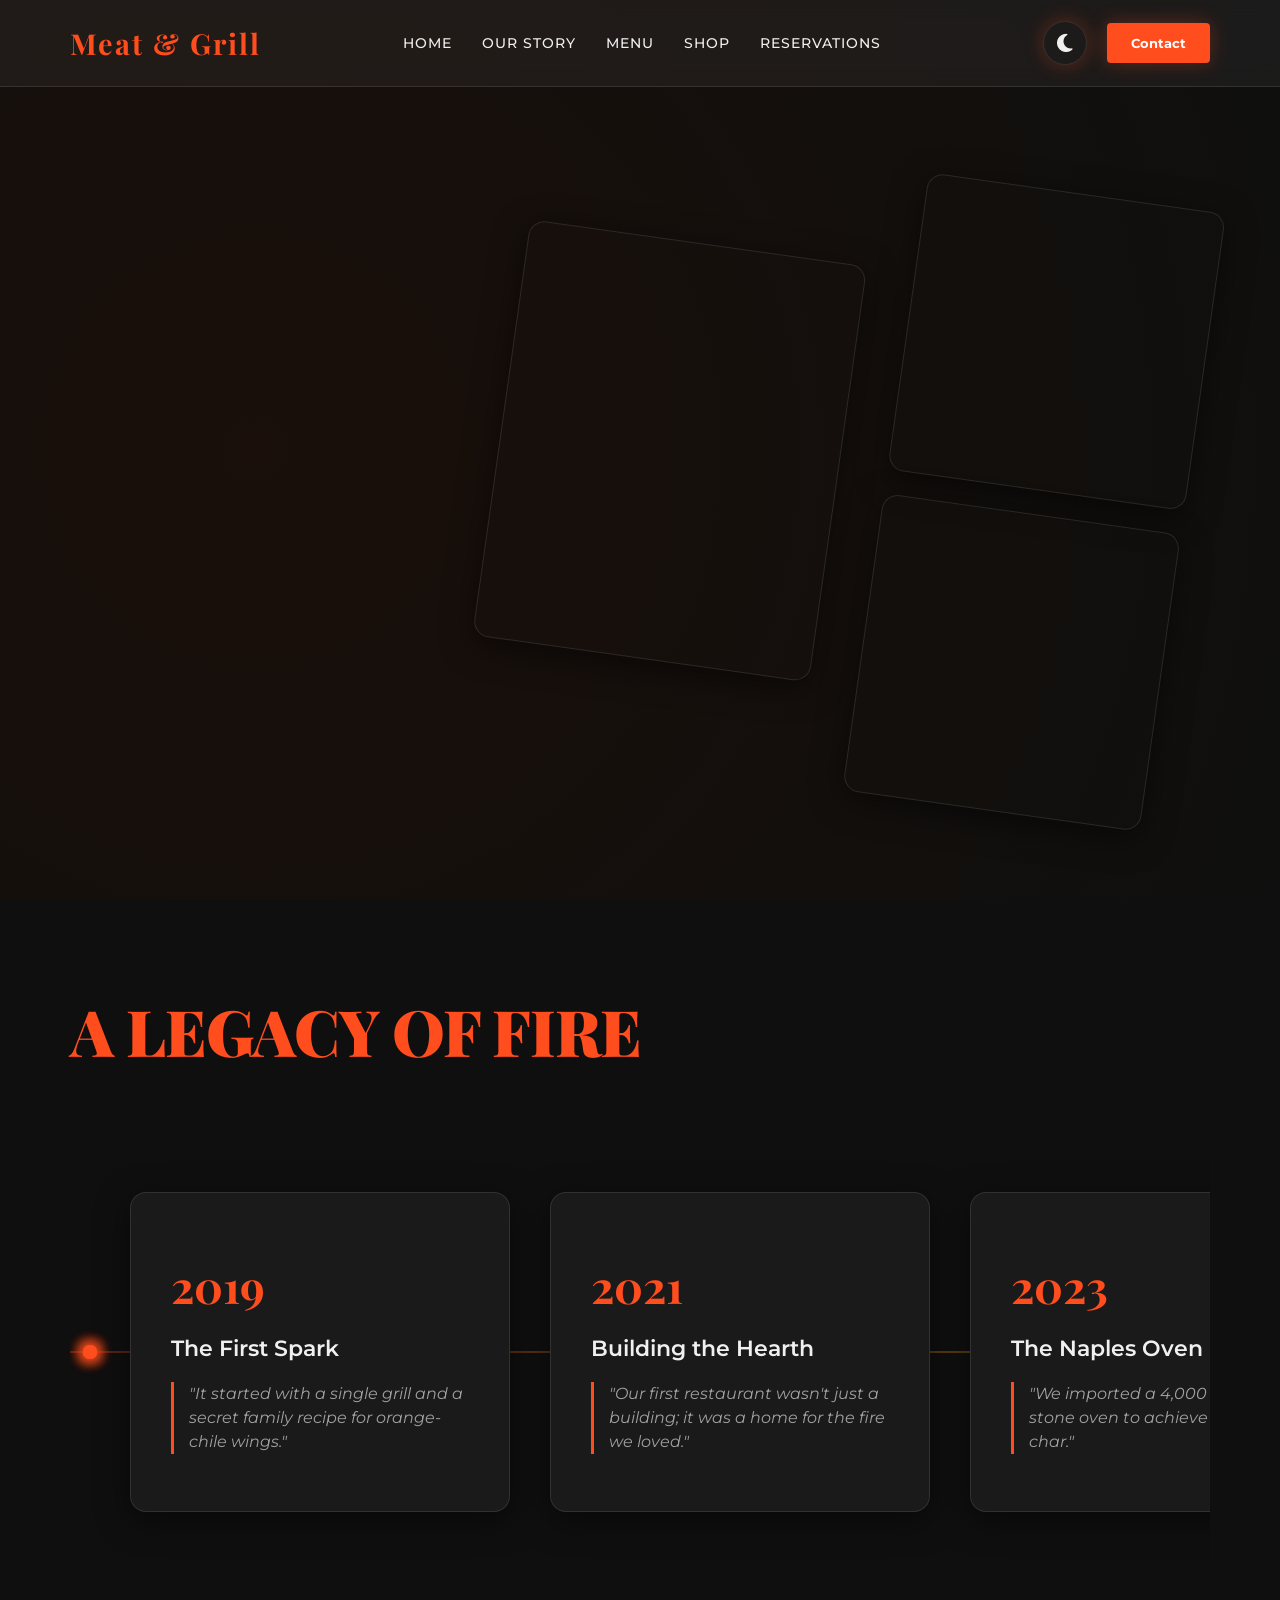
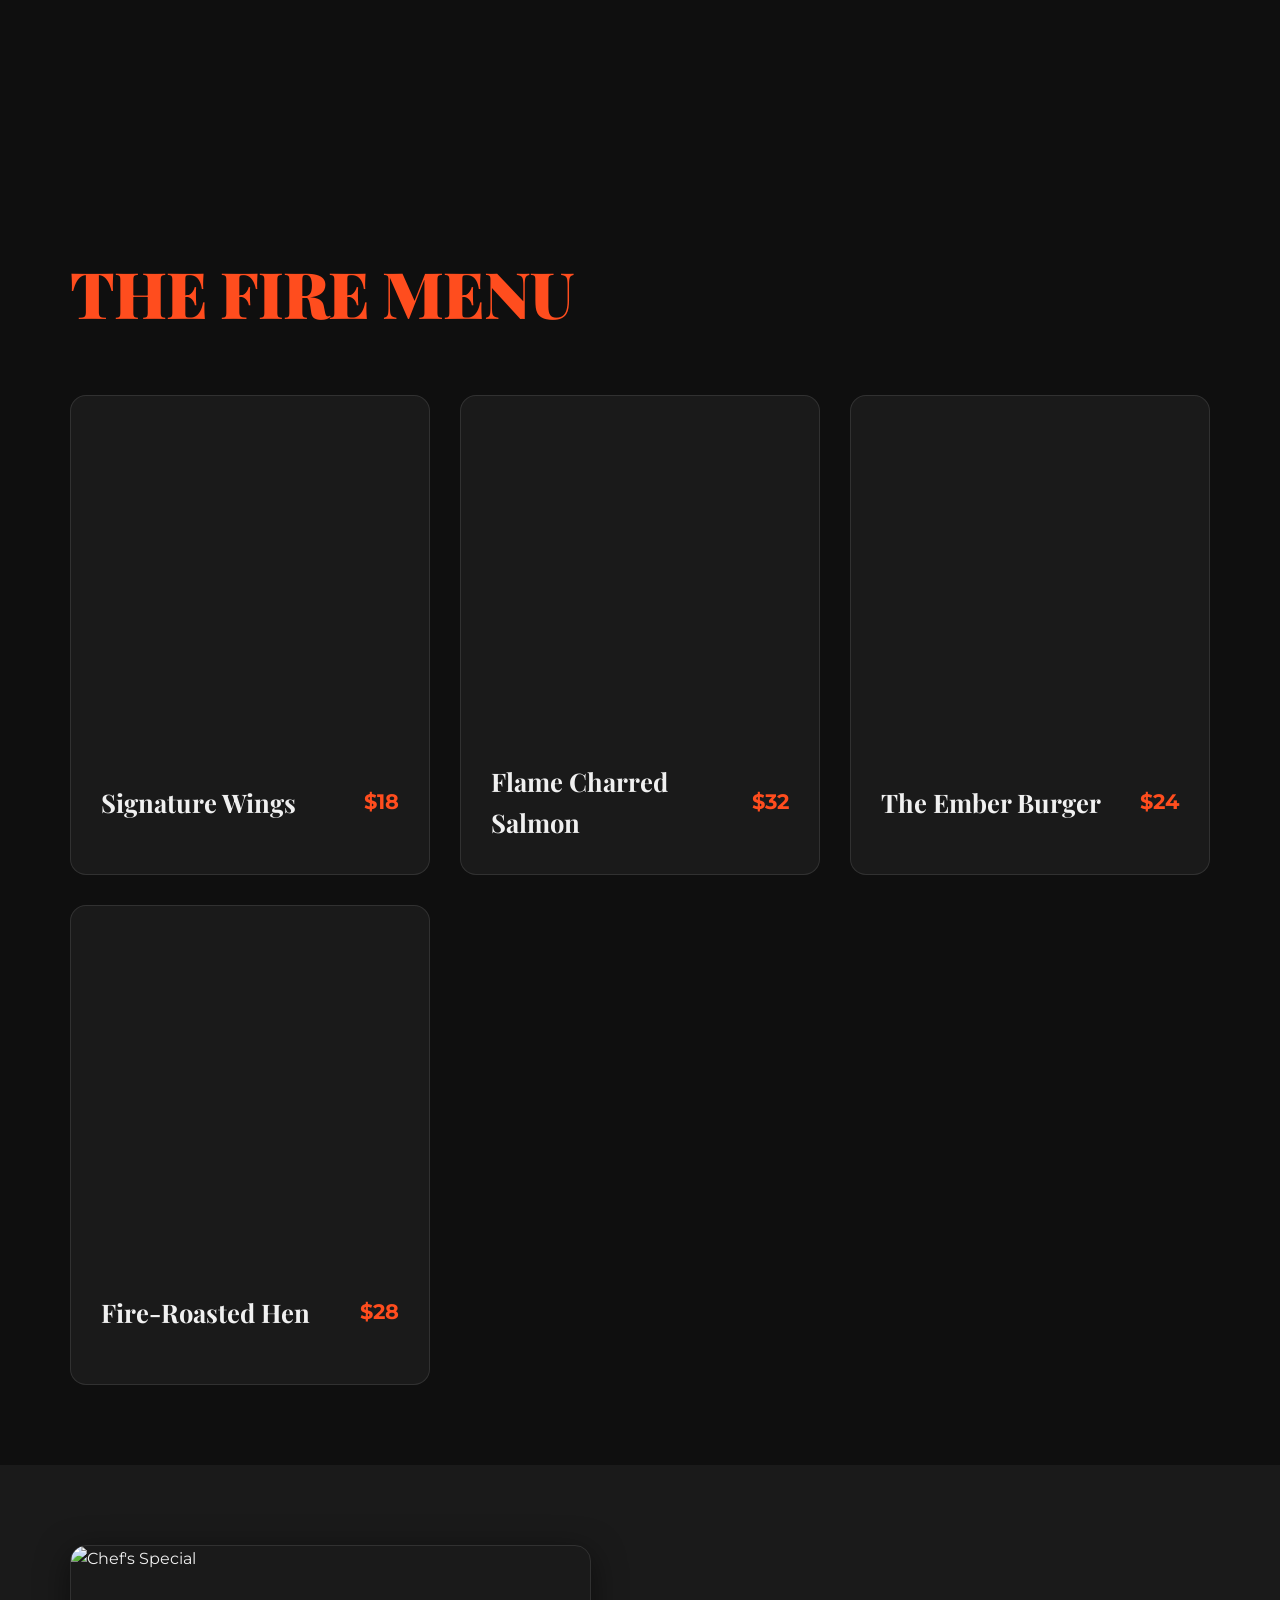
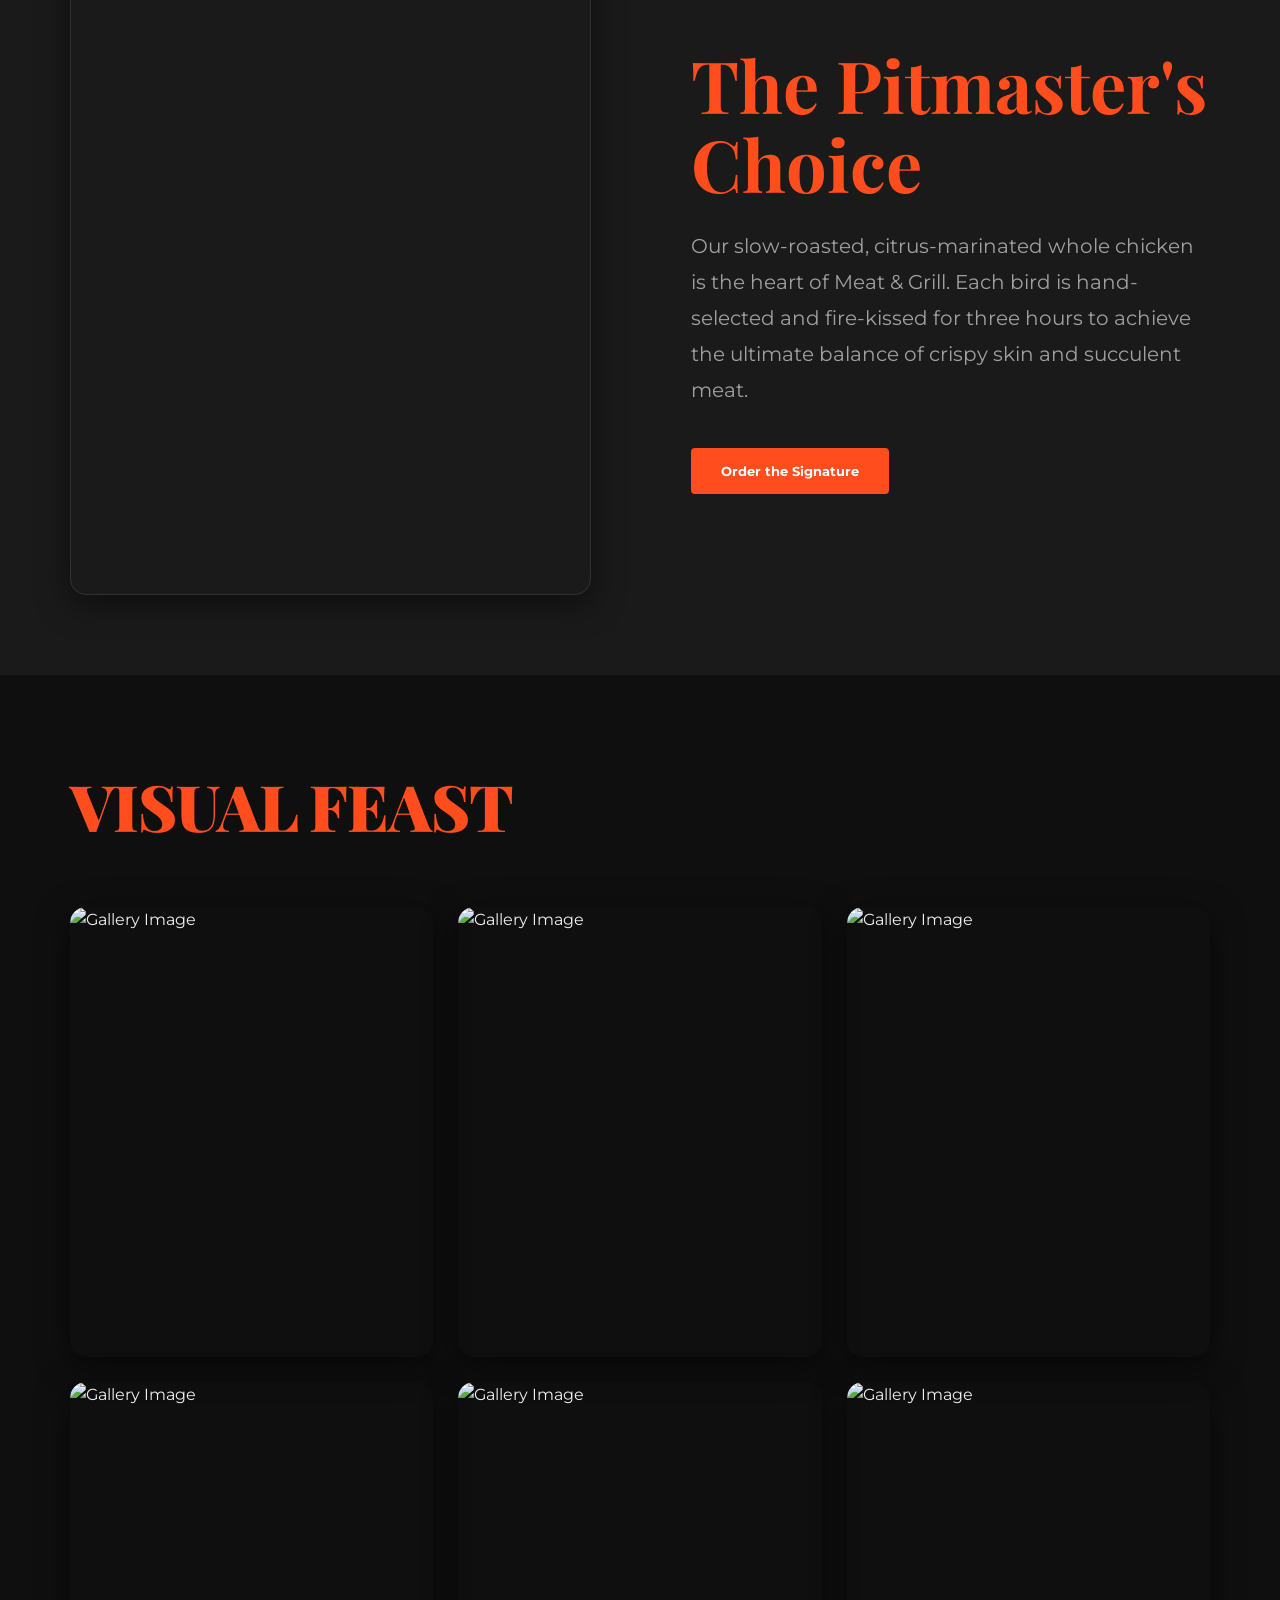
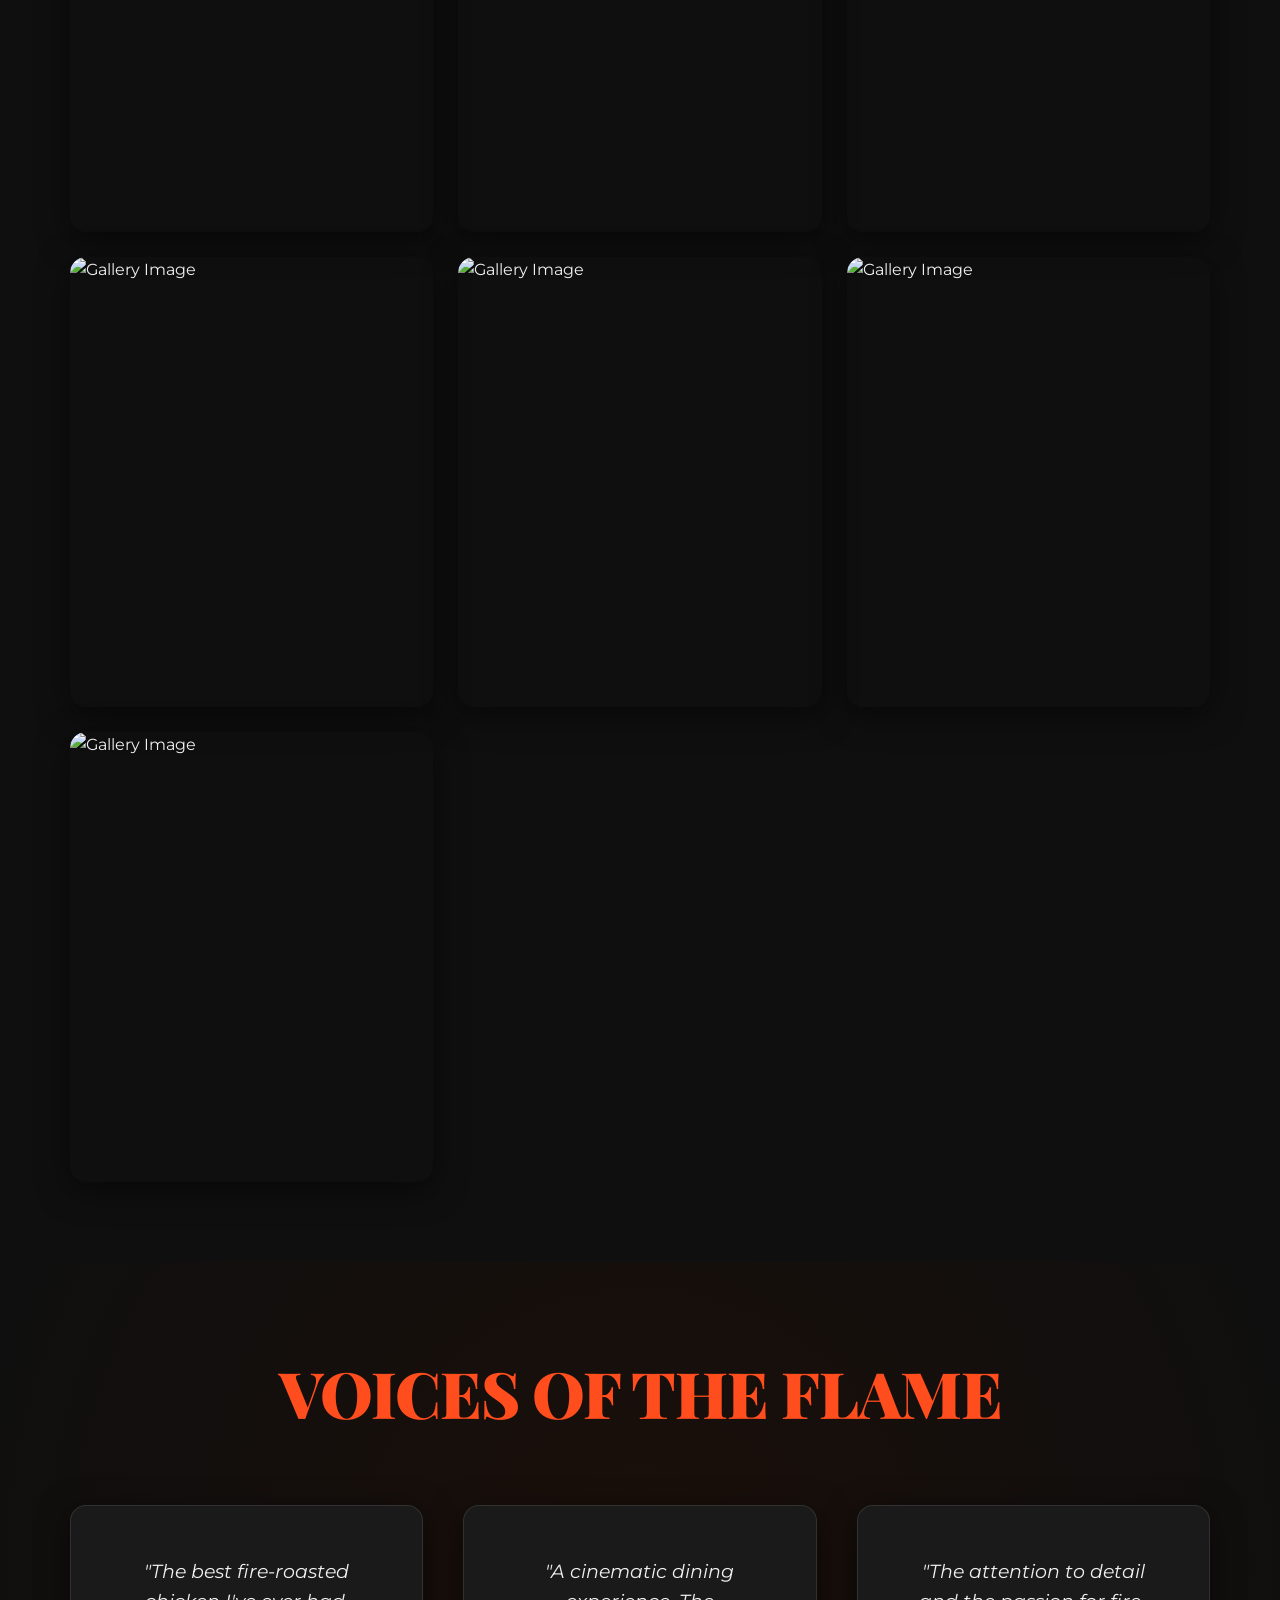
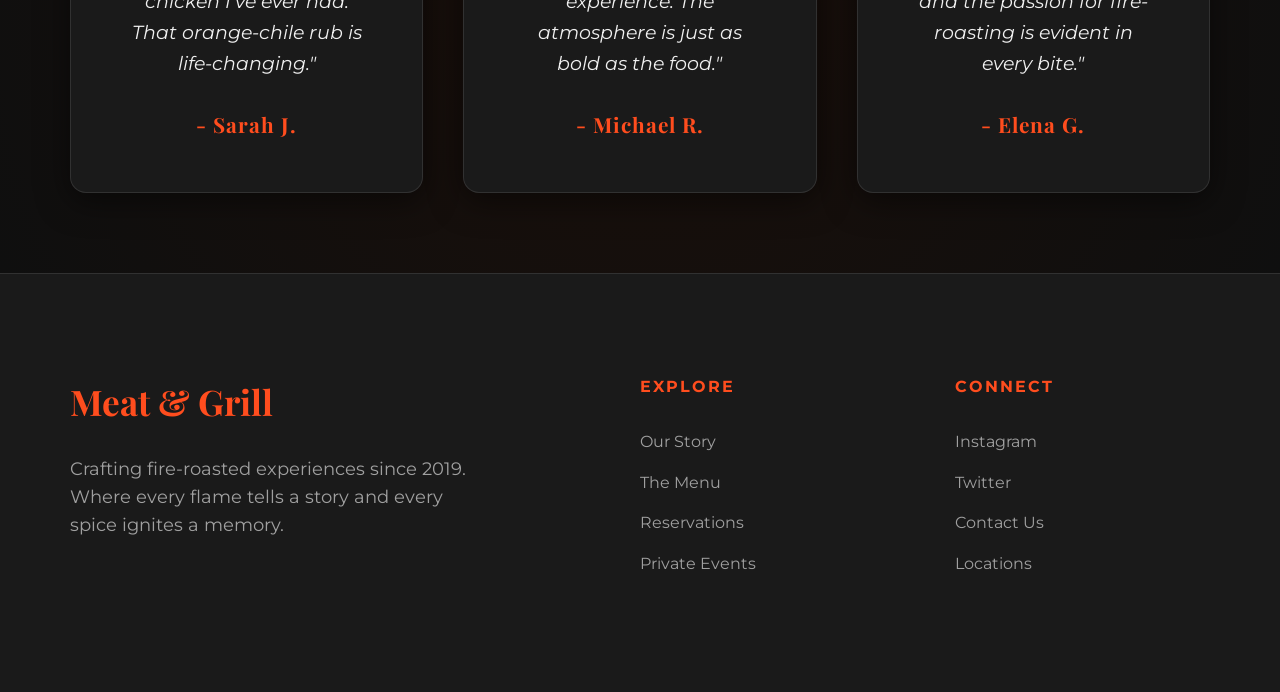
==== commit dfc46e64: "Fixed scroll issues, responsiveness  and Images" ====
--- a/index.html
+++ b/index.html
@@ -4,7 +4,7 @@
 <head>
   <meta charset="UTF-8" />
   <meta name="viewport" content="width=device-width, initial-scale=1.0" />
-  <title>Los Pollos Hermanos | The Art of Fire</title>
+  <title>Meat & Grill Hermanos | The Art of Fire</title>
   <link rel="stylesheet" href="style.css" />
   <link rel="preconnect" href="https://fonts.googleapis.com" />
   <link rel="preconnect" href="https://fonts.gstatic.com" crossorigin />
@@ -17,7 +17,7 @@
 <body>
   <div class="main">
     <nav>
-      <h2>Los Pollos</h2>
+      <h2>Meat & Grill</h2>
 
       <ul>
         <li><a href="index.html">Home</a></li>
@@ -193,7 +193,7 @@
       </div>
       <div class="featured-content">
         <h2>The Pitmaster's Choice</h2>
-        <p>Our slow-roasted, citrus-marinated whole chicken is the heart of Los Pollos. Each bird is hand-selected and fire-kissed for three hours to achieve the ultimate balance of crispy skin and succulent meat.</p>
+        <p>Our slow-roasted, citrus-marinated whole chicken is the heart of Meat & Grill. Each bird is hand-selected and fire-kissed for three hours to achieve the ultimate balance of crispy skin and succulent meat.</p>
         <button style="background-color: var(--color-ember); color: white; padding: 15px 30px; border: none; border-radius: var(--radius-sm); font-weight: 700;">Order the Signature</button>
       </div>
     </section>
@@ -206,7 +206,7 @@
           <div class="gallery-overlay"><h3>Atmosphere</h3></div>
         </div>
         <div class="gallery-item">
-          <img src="https://images.unsplash.com/photo-1490818387583-1baba5e6382b?q=80&w=800&auto=format&fit=crop" alt="Gallery Image">
+          <img src="https://images.unsplash.com/photo-1565299585323-38d6b0865b47?q=80&w=480&auto=format&fit=crop&ixlib=rb-4.1.0&ixid=M3wxMjA3fDB8MHxwaG90by1wYWdlfHx8fGVufDB8fHx8fA%3D%3D" alt="Gallery Image">
           <div class="gallery-overlay"><h3>Freshness</h3></div>
         </div>
         <div class="gallery-item">
@@ -264,25 +264,25 @@
 
     <footer>
       <div class="footer-brand">
-        <h2>Los Pollos</h2>
+        <h2>Meat & Grill</h2>
         <p>Crafting fire-roasted experiences since 2019. Where every flame tells a story and every spice ignites a memory.</p>
       </div>
       <div class="footer-links">
         <h4>Explore</h4>
         <ul>
-          <li><a href="#">Our Story</a></li>
-          <li><a href="#">The Menu</a></li>
-          <li><a href="#">Reservations</a></li>
-          <li><a href="#">Private Events</a></li>
+          <li><a href="pages/story.html">Our Story</a></li>
+          <li><a href="pages/shop.html">The Menu</a></li>
+          <li><a href="pages/contact.html">Reservations</a></li>
+          <li><a href="pages/contact.html">Private Events</a></li>
         </ul>
       </div>
       <div class="footer-links">
         <h4>Connect</h4>
         <ul>
-          <li><a href="#">Instagram</a></li>
-          <li><a href="#">Twitter</a></li>
-          <li><a href="#">Contact Us</a></li>
-          <li><a href="#">Locations</a></li>
+          <li><a href="">Instagram</a></li>
+          <li><a href="">Twitter</a></li>
+          <li><a href="">Contact Us</a></li>
+          <li><a href="">Locations</a></li>
         </ul>
       </div>
     </footer>
--- a/style.css
+++ b/style.css
@@ -180,7 +180,7 @@
 }
 
 .img1 { height: 420px; width: 340px; background-image: url("https://images.unsplash.com/photo-1598103442097-8b74394b95c6?q=80&w=800&auto=format&fit=crop"); transform: translateY(-20px); }
-.img2 { width: 300px; height: 300px; background-image: url("https://images.unsplash.com/photo-1591814468924-cafb5d1232e1?q=80&w=800&auto=format&fit=crop"); }
+.img2 { width: 300px; height: 300px; background-image: url("https://plus.unsplash.com/premium_photo-1673580742890-4af144293960?q=80&w=464&auto=format&fit=crop&ixlib=rb-4.1.0&ixid=M3wxMjA3fDB8MHxwaG90by1wYWdlfHx8fGVufDB8fHx8fA%3D%3D"); }
 .img3 { width: 300px; height: 300px; background-image: url("https://images.unsplash.com/photo-1555396273-367ea4eb4db5?q=80&w=800&auto=format&fit=crop"); }
 
 .advert:hover {
@@ -222,7 +222,7 @@
   user-select: none;
 }
 
-.content::-webkit-scrollbar { height: 4px; }
+.content::-webkit-scrollbar { height: 4px; display: none;}
 .content::-webkit-scrollbar-track { background: var(--color-bg); }
 .content::-webkit-scrollbar-thumb { background: var(--color-ember); border-radius: 10px; }
 
@@ -640,9 +640,7 @@
 }
 
 @media (max-width: 1024px) {
-    .second-images{
-    display: none;
-  }
+
   header, nav, .about, .menu-container, footer, .gallery, .featured, .testimonials {
     padding-left: 40px;
     padding-right: 40px;
@@ -741,8 +739,49 @@
     .text h1 { font-size: 2.5rem; }
     .heading-title { font-size: 2.2rem; }
     .advert { margin: 10px; }
-    .img1 { width: 280px; height: 350px; }
+    .img1 { width: 60%; height: 70% }
     .img2, .img3 { width: 140px; height: 140px; }
     .featured-image { height: 300px; }
 }
 
+
+/* Fix for disappearing images - ensure they stay visible */
+.advert {
+  opacity: 1 !important; /* Force visibility */
+  visibility: visible !important;
+  transform: scale(1) !important;
+}
+
+/* Initial state for animation - use JS to handle, not CSS */
+.hero-image-init {
+  opacity: 0;
+  transform: scale(0.8);
+}
+/* Add to your stylesheet - prevents glitching during scroll */
+.content {
+  will-change: transform;
+  overflow-x: auto;
+  scroll-behavior: auto; /* Override smooth for horizontal scroll */
+}
+
+.cards-container {
+  will-change: transform;
+  display: flex;
+  flex-wrap: nowrap;
+}
+
+/* Prevent pin-spacer from causing glitches */
+.pin-spacer {
+  margin-bottom: 0 !important;
+}
+
+/* Ensure smooth vertical scroll */
+html {
+  scroll-behavior: smooth;
+}
+
+@media (max-width: 768px) {
+  .content {
+    overflow-x: visible;
+  }
+}
